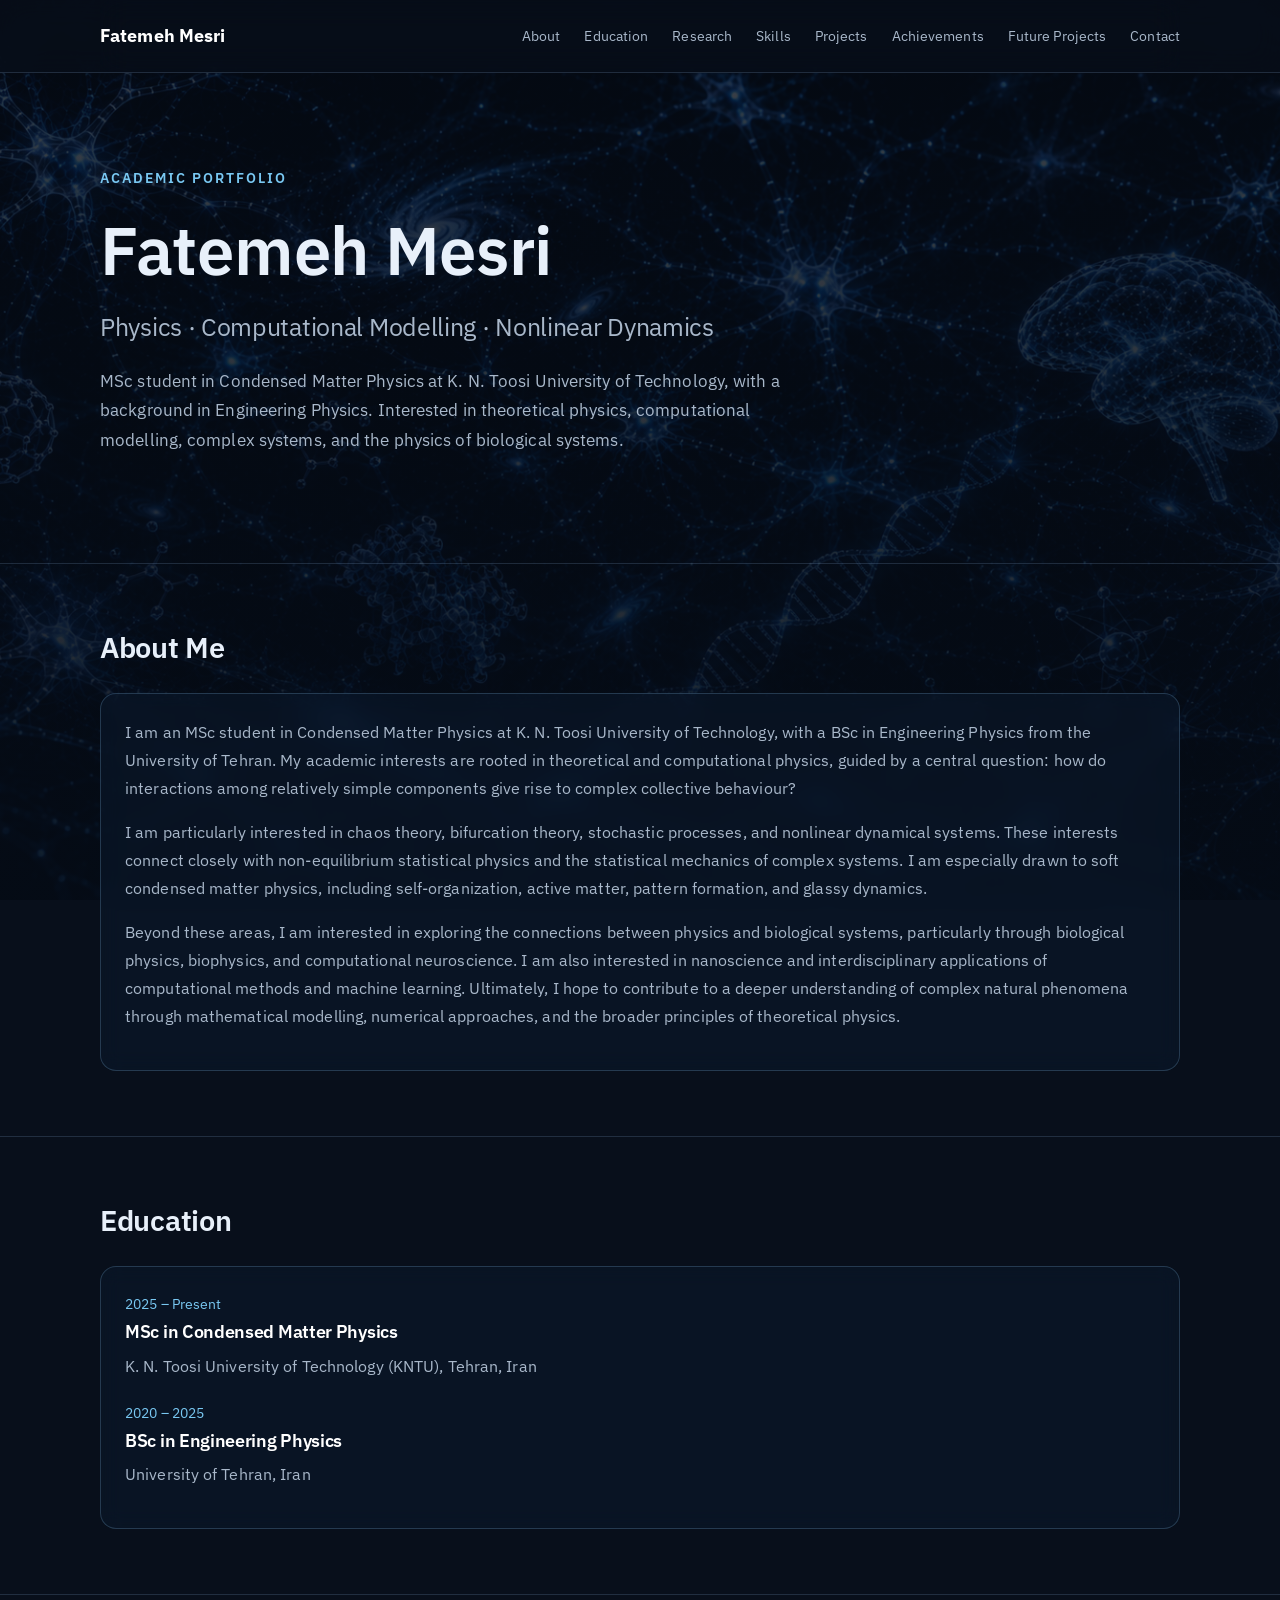
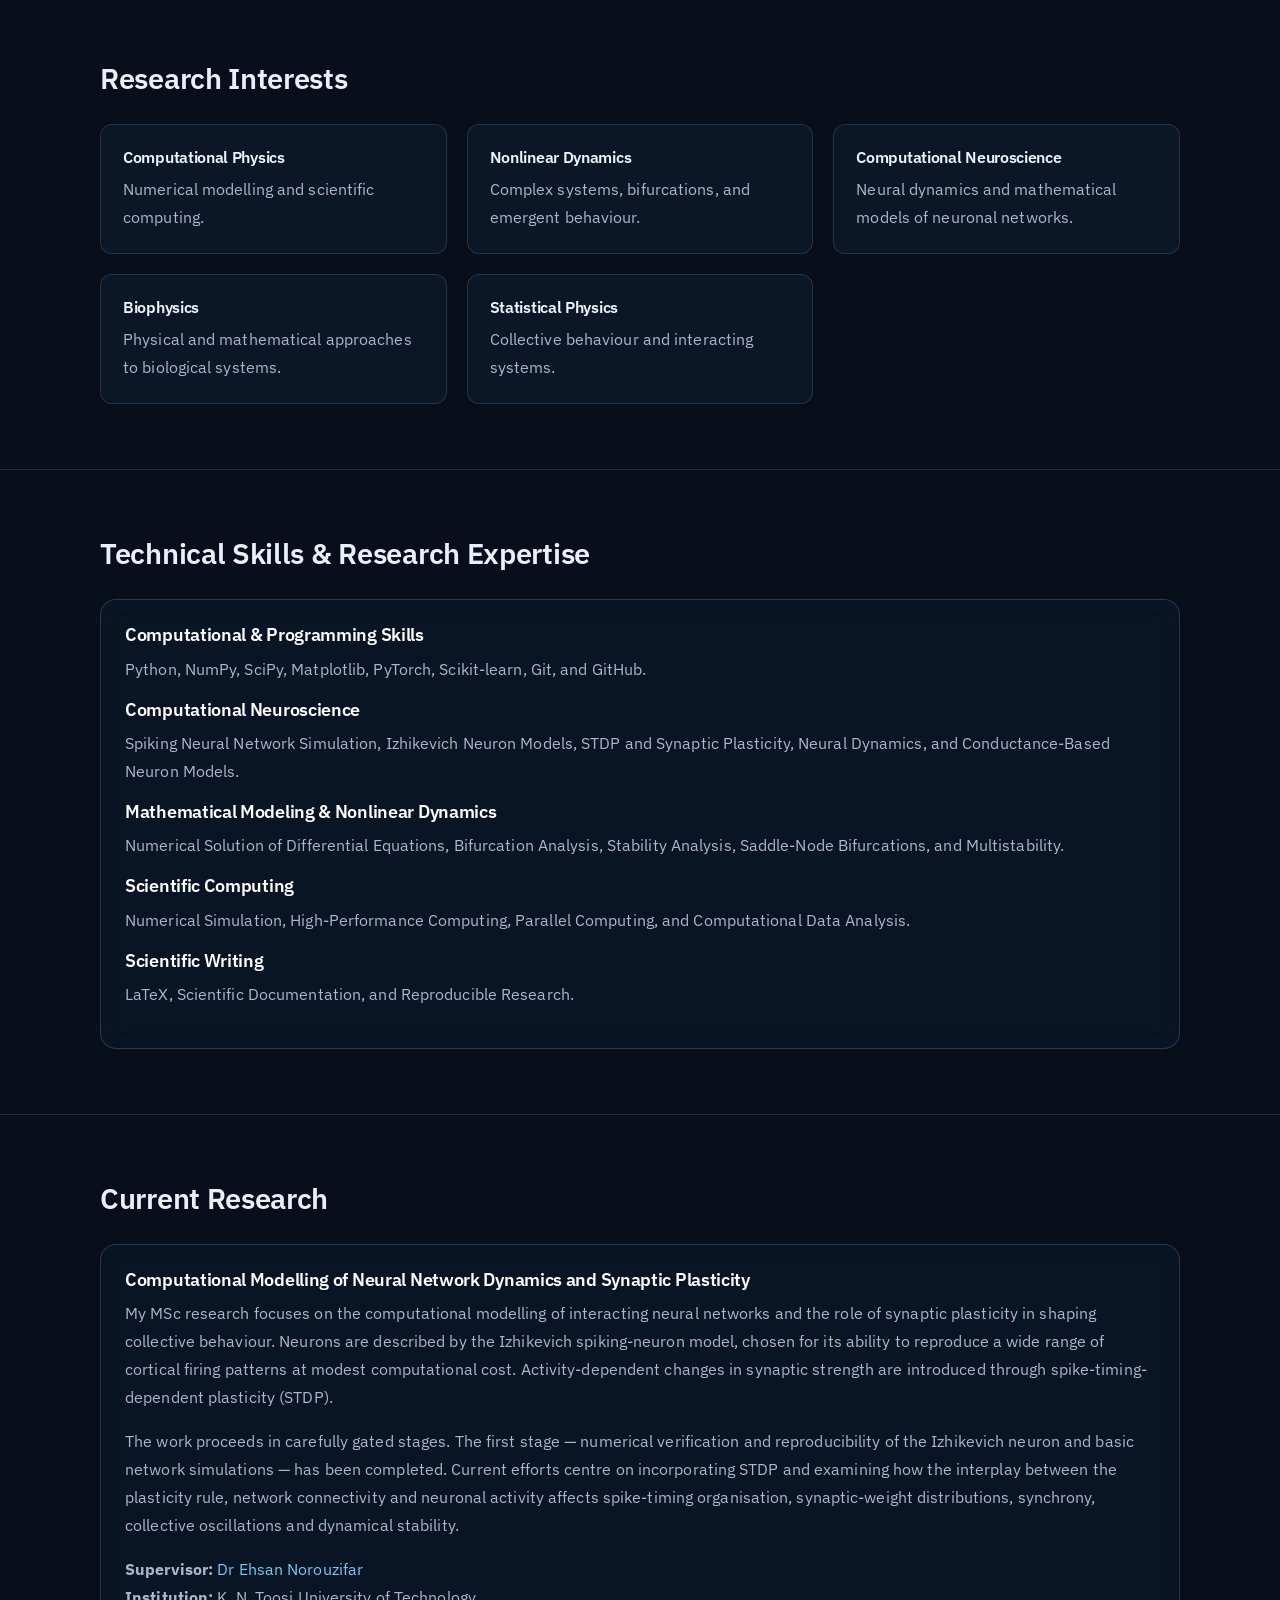
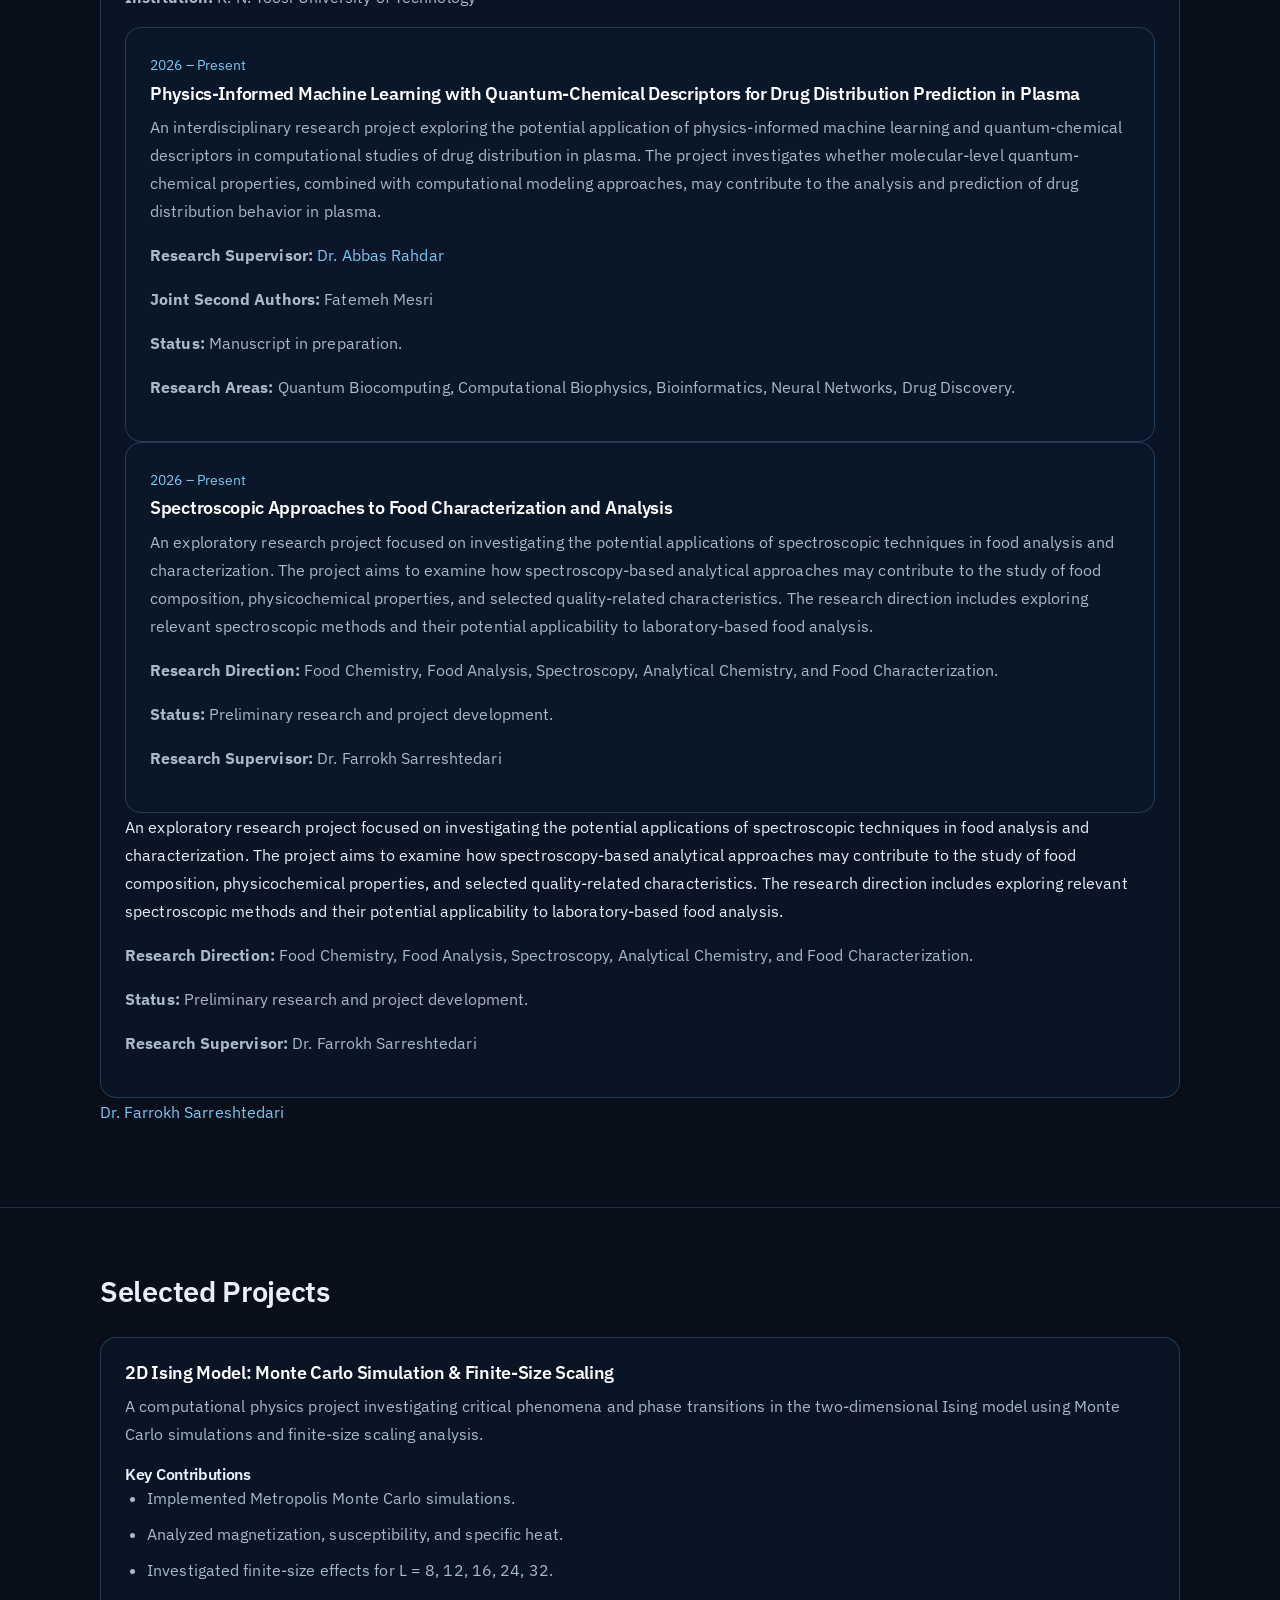
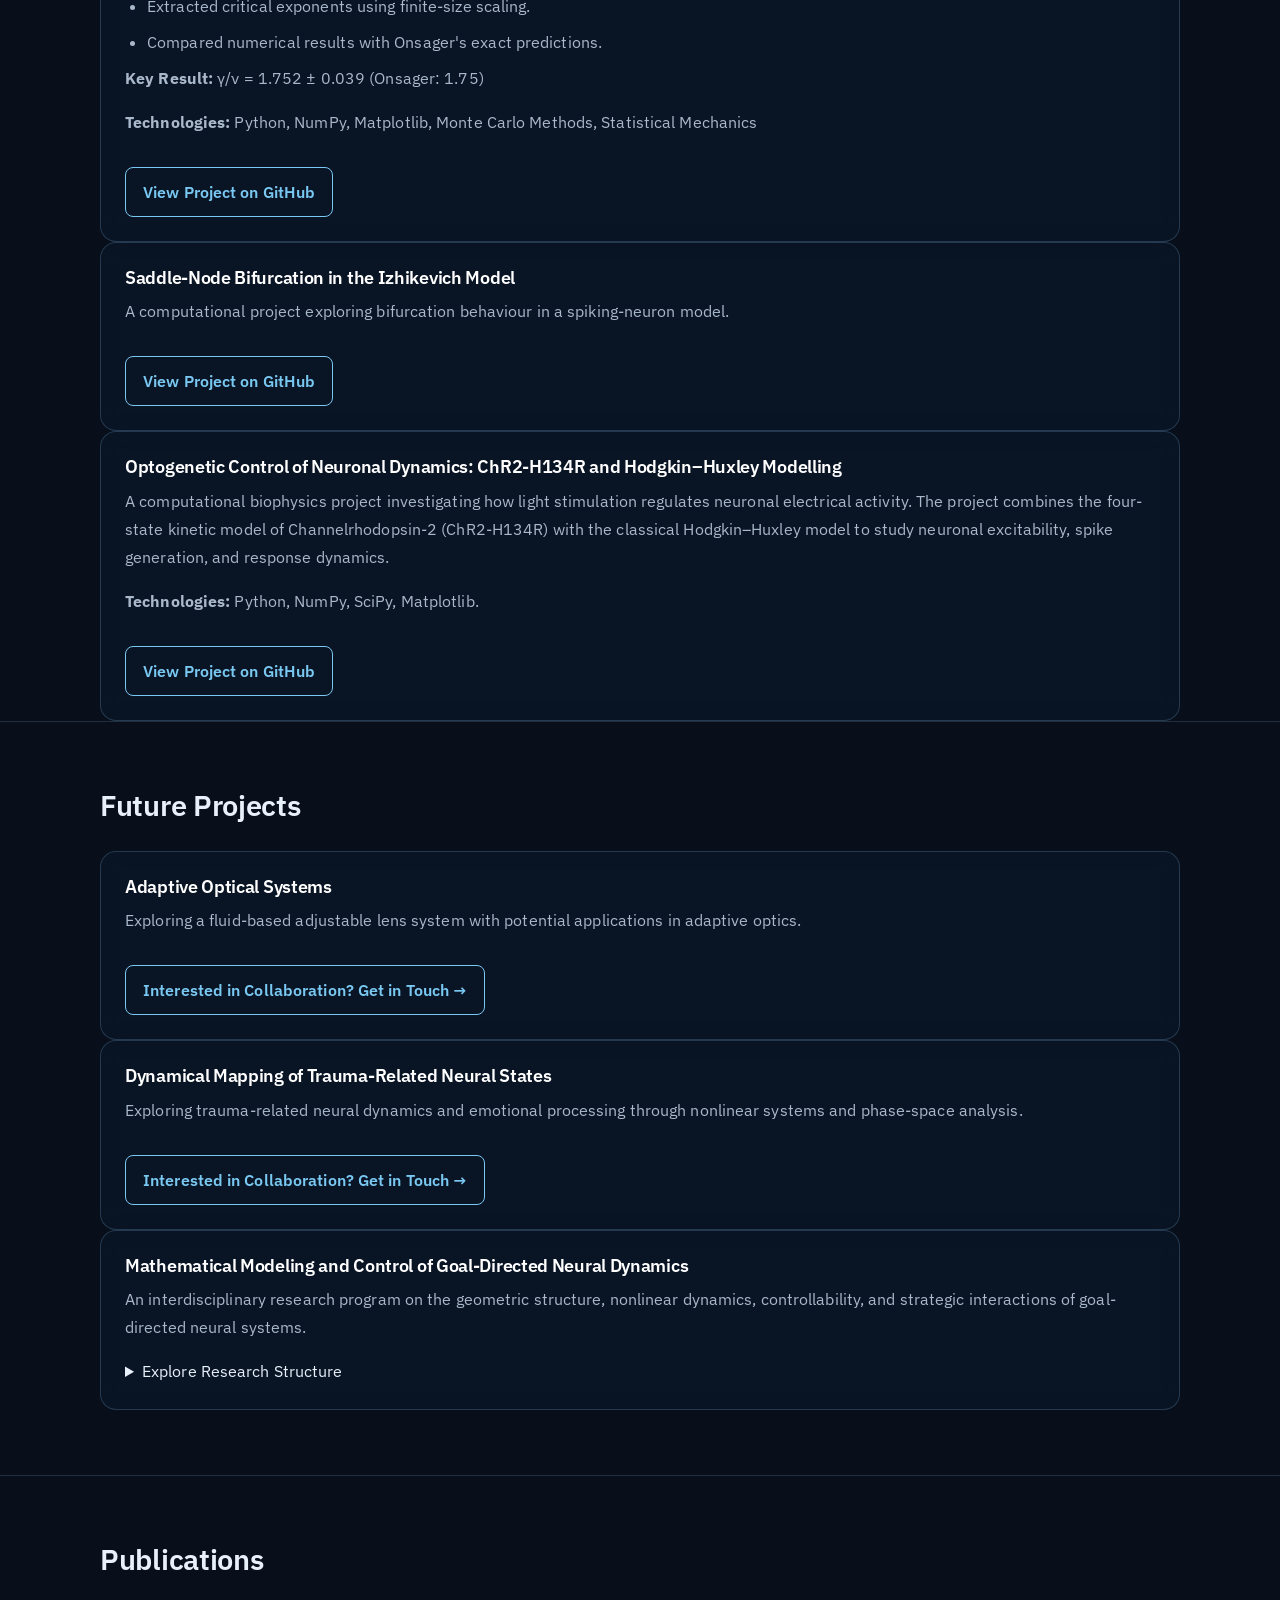
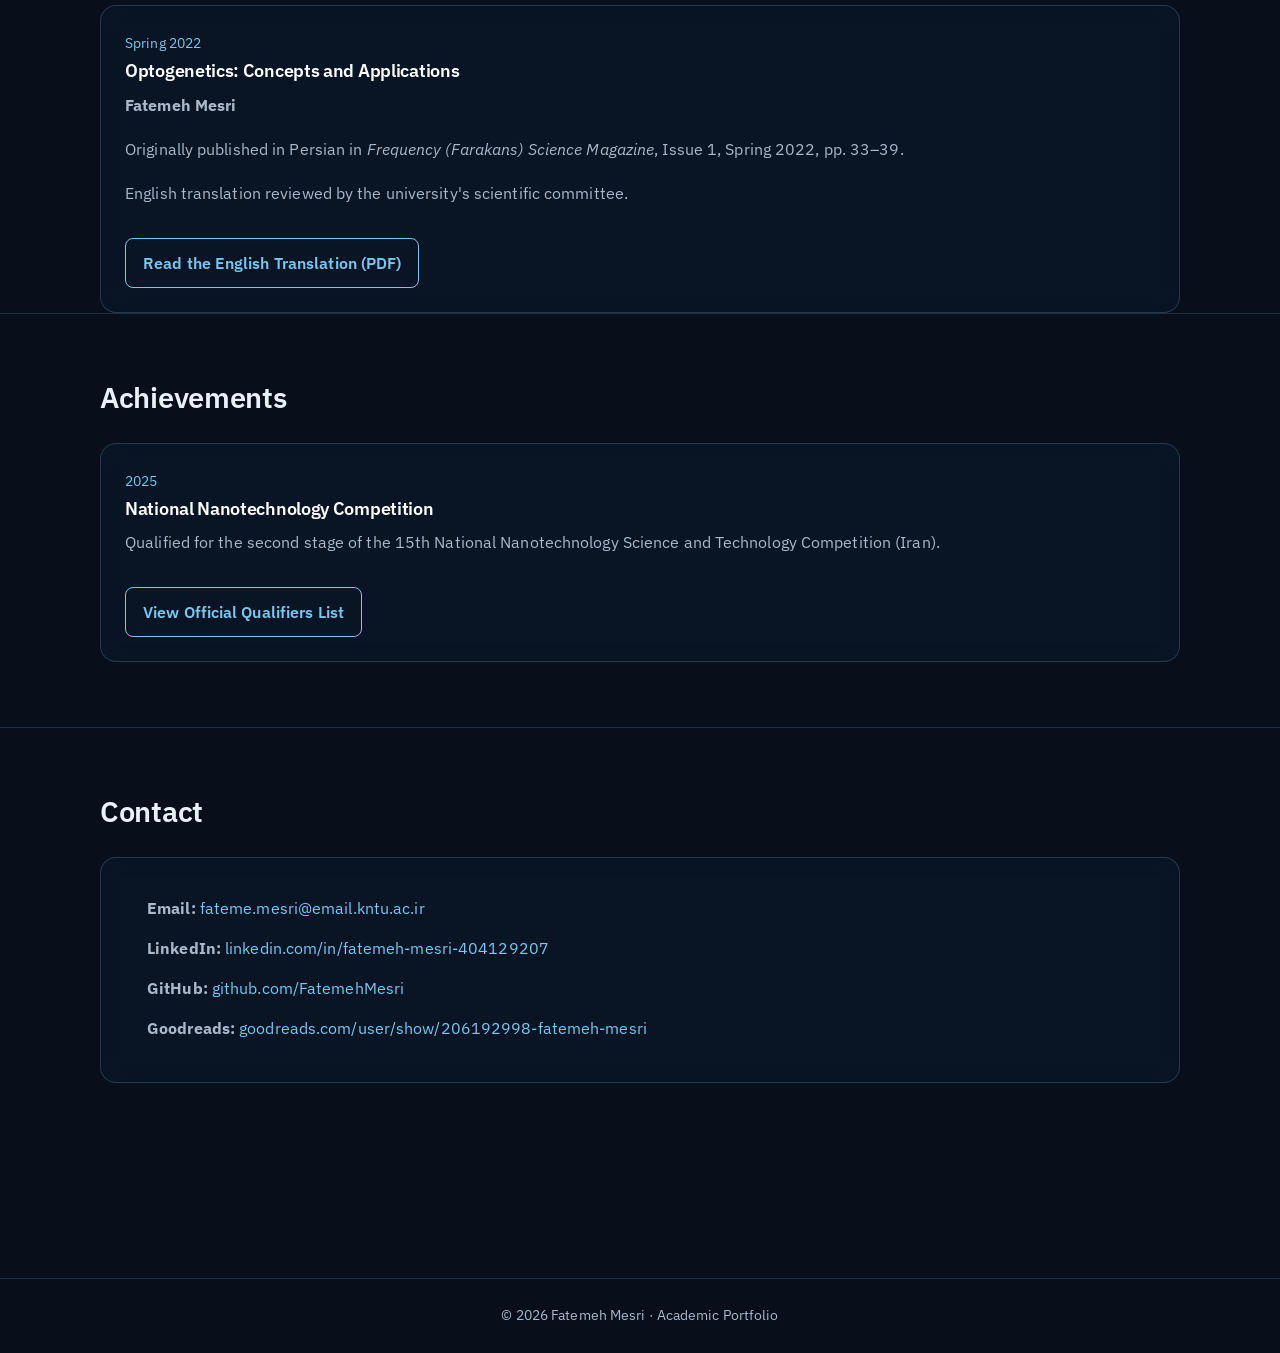
==== index.html @ ddb6047e "Update index.html" ====
<!DOCTYPE html>
<html lang="en">
<head>
  <meta charset="UTF-8">
  <meta name="viewport" content="width=device-width, initial-scale=1.0">

  <!-- SEO -->
  <meta name="description" content="Official academic website of Fatemeh Mesri, MSc student in Condensed Matter Physics at K. N. Toosi University of Technology. Research interests include computational neuroscience, computational physics, nonlinear dynamics and biophysics.">

  <meta name="author" content="Fatemeh Mesri">
  <meta name="robots" content="index, follow">

  <link rel="canonical" href="https://fatemehmesri.github.io/">

  <title>Fatemeh Mesri | Physics Researcher</title>

  <!-- Structured Data -->
  <script type="application/ld+json">
  {
    "@context": "https://schema.org",
    "@type": "WebSite",
    "name": "Fatemeh Mesri",
    "alternateName": "Fatemeh Mesri Academic Website",
    "url": "https://fatemehmesri.github.io/"
  }
  </script>

  <!-- Open Graph -->
  <meta property="og:site_name" content="Fatemeh Mesri">
  <meta property="og:title" content="Fatemeh Mesri | Physics Researcher">
  <meta property="og:description" content="Academic website of Fatemeh Mesri, MSc Physics student and computational research enthusiast.">
  <meta property="og:type" content="website">
  <meta property="og:url" content="https://fatemehmesri.github.io/">

  <!-- Fonts -->
  <link rel="preconnect" href="https://fonts.googleapis.com">
  <link rel="preconnect" href="https://fonts.gstatic.com" crossorigin>
  <link href="https://fonts.googleapis.com/css2?family=Inter:wght@400;500;600;700&display=swap" rel="stylesheet">

  <style>
    :root {
      --background: #080f1b;
      --surface: rgba(13, 25, 42, 0.82);
      --text: #edf3fb;
      --muted: #a9b8ca;
      --accent: #65b5ff;
      --border: rgba(150, 190, 230, 0.18);
    }

    * {
      margin: 0;
      padding: 0;
      box-sizing: border-box;
    }

    html {
      scroll-behavior: smooth;
    }

    body {
      font-family: 'Inter', sans-serif;
      background: var(--background);
      color: var(--text);
      line-height: 1.7;
    }

    body::before {
      content: "";
      position: fixed;
      inset: 0;
      z-index: -2;
      background:
        linear-gradient(rgba(5, 12, 23, 0.78), rgba(5, 12, 23, 0.91)),
        url("assets/images/background.png") center / cover no-repeat;
    }

    a {
      color: var(--accent);
      text-decoration: none;
    }

    a:hover {
      color: white;
    }

    .container {
      width: min(1080px, 90%);
      margin: auto;
    }

    header {
      position: sticky;
      top: 0;
      z-index: 10;
      background: rgba(7, 14, 25, 0.9);
      backdrop-filter: blur(14px);
      border-bottom: 1px solid var(--border);
    }

    nav {
      min-height: 72px;
      display: flex;
      justify-content: space-between;
      align-items: center;
      gap: 20px;
    }

    .logo {
      font-weight: 700;
      font-size: 1.1rem;
      color: white;
    }

    .nav-links {
      display: flex;
      flex-wrap: wrap;
      gap: 24px;
      font-size: 0.9rem;
    }

    .nav-links a {
      color: var(--muted);
    }

    .nav-links a:hover {
      color: var(--accent);
    }

    .hero {
      min-height: 490px;
      display: flex;
      flex-direction: column;
      justify-content: center;
      padding: 90px 0;
    }

    .eyebrow {
      color: var(--accent);
      font-size: 0.9rem;
      font-weight: 600;
      letter-spacing: 2px;
      text-transform: uppercase;
      margin-bottom: 18px;
    }

    h1 {
      font-size: clamp(2.7rem, 7vw, 5rem);
      line-height: 1.12;
      letter-spacing: -2px;
      margin-bottom: 20px;
    }

    .hero h2 {
      font-size: clamp(1.1rem, 3vw, 1.55rem);
      font-weight: 400;
      color: var(--muted);
      margin-bottom: 24px;
    }

    .hero p {
      max-width: 720px;
      color: var(--muted);
      font-size: 1.05rem;
    }

    .section {
      padding: 65px 0;
      border-top: 1px solid var(--border);
    }

    .section-title {
      font-size: 1.8rem;
      margin-bottom: 28px;
    }

    .card {
      background: var(--surface);
      border: 1px solid var(--border);
      border-radius: 14px;
      padding: 28px;
      backdrop-filter: blur(10px);
    }

    .card h3 {
      color: white;
      font-size: 1.12rem;
      margin-bottom: 8px;
    }

    .card p, .card li {
      color: var(--muted);
    }

    .education-item {
      margin-bottom: 20px;
    }

    .education-item:last-child {
      margin-bottom: 0;
    }

    .date {
      color: var(--accent);
      font-size: 0.9rem;
      margin-bottom: 5px;
    }

    .research-grid {
      display: grid;
      grid-template-columns: repeat(auto-fit, minmax(220px, 1fr));
      gap: 16px;
    }

    .research-card {
      background: var(--surface);
      border: 1px solid var(--border);
      border-radius: 12px;
      padding: 22px;
      color: var(--muted);
    }

    .research-card h3 {
      color: var(--text);
      font-size: 1rem;
      margin-bottom: 8px;
    }

    .project-link {
      display: inline-block;
      margin-top: 15px;
      padding: 10px 17px;
      border: 1px solid var(--accent);
      border-radius: 8px;
      font-weight: 600;
    }

    .contact-list {
      list-style: none;
    }

    .contact-list li {
      margin: 12px 0;
      color: var(--muted);
      overflow-wrap: anywhere;
    }

    footer {
      border-top: 1px solid var(--border);
      padding: 25px 0;
      text-align: center;
      color: var(--muted);
      font-size: 0.85rem;
    }

    @media (max-width: 650px) {
      nav {
        padding: 16px 0;
        align-items: flex-start;
        flex-direction: column;
      }

      .nav-links {
        gap: 14px;
      }

      .hero {
        min-height: 400px;
        padding: 65px 0;
      }

      .section {
        padding: 45px 0;
      }
    }
  </style>
  <link rel="stylesheet" href="assets/css/style.css">
</head>

<body>

  <header>
    <div class="container">
      <nav>
        <a class="logo" href="#home">Fatemeh Mesri</a>
        <div class="nav-links">
          <a href="#about">About</a>
          <a href="#education">Education</a>
          <a href="#research">Research</a>
          <a href="#skills">Skills</a>
          <a href="#projects">Projects</a>
          <a href="#achievements">Achievements</a>
          <a href="#future-projects">Future Projects</a>
          <a href="#contact">Contact</a>
        </div>
      </nav>
    </div>
  </header>

  <main>
    <section class="hero container" id="home">
      <div class="eyebrow">Academic Portfolio</div>
      <h1>Fatemeh Mesri</h1>
      <h2>Physics · Computational Modelling · Nonlinear Dynamics</h2>
      <p>
        MSc student in Condensed Matter Physics at K. N. Toosi University
        of Technology, with a background in Engineering Physics.
        Interested in theoretical physics, computational modelling,
        complex systems, and the physics of biological systems.
      </p>
    </section>

    <section class="section" id="about">
      <div class="container">
        <h2 class="section-title">About Me</h2>
        <div class="card">
       
<p>
    I am an MSc student in Condensed Matter Physics at
    K. N. Toosi University of Technology, with a BSc in
    Engineering Physics from the University of Tehran.
    My academic interests are rooted in theoretical and
    computational physics, guided by a central question:
    how do interactions among relatively simple components
    give rise to complex collective behaviour?
</p>

<p>
    I am particularly interested in chaos theory,
    bifurcation theory, stochastic processes, and nonlinear
    dynamical systems. These interests connect closely with
    non-equilibrium statistical physics and the statistical
    mechanics of complex systems. I am especially drawn to
    soft condensed matter physics, including self-organization,
    active matter, pattern formation, and glassy dynamics.
</p>

<p>
    Beyond these areas, I am interested in exploring the
    connections between physics and biological systems,
    particularly through biological physics, biophysics,
    and computational neuroscience. I am also interested
    in nanoscience and interdisciplinary applications of
    computational methods and machine learning. Ultimately,
    I hope to contribute to a deeper understanding of complex
    natural phenomena through mathematical modelling,
    numerical approaches, and the broader principles of
    theoretical physics.
</p>

        </div>
      </div>
    </section>

    <section class="section" id="education">
      <div class="container">
        <h2 class="section-title">Education</h2>
        <div class="card">
          <div class="education-item">
            <div class="date">2025 – Present</div>
            <h3>MSc in Condensed Matter Physics</h3>
            <p>K. N. Toosi University of Technology (KNTU), Tehran, Iran</p>
          </div>

          <div class="education-item">
            <div class="date">2020 – 2025</div>
            <h3>BSc in Engineering Physics</h3>
            <p>University of Tehran, Iran</p>
          </div>
        </div>
      </div>
    </section>

    <section class="section" id="research">
      <div class="container">
        <h2 class="section-title">Research Interests</h2>
        <div class="research-grid">
          <div class="research-card">
            <h3>Computational Physics</h3>
            Numerical modelling and scientific computing.
          </div>
          <div class="research-card">
            <h3>Nonlinear Dynamics</h3>
            Complex systems, bifurcations, and emergent behaviour.
          </div>
          <div class="research-card">
            <h3>Computational Neuroscience</h3>
            Neural dynamics and mathematical models of neuronal networks.
          </div>
          <div class="research-card">
            <h3>Biophysics</h3>
            Physical and mathematical approaches to biological systems.
          </div>
          <div class="research-card">
            <h3>Statistical Physics</h3>
            Collective behaviour and interacting systems.
          </div>
        </div>
      </div>
    </section>
<!-- Technical Skills Section -->

<section class="section" id="skills">

    <div class="container">

        <h2 class="section-title">
            Technical Skills & Research Expertise
        </h2>

        <div class="card">

            <h3>Computational & Programming Skills</h3>
            <p>
                Python, NumPy, SciPy, Matplotlib, PyTorch,
                Scikit-learn, Git, and GitHub.
            </p>

            <h3>Computational Neuroscience</h3>
            <p>
                Spiking Neural Network Simulation,
                Izhikevich Neuron Models, STDP and
                Synaptic Plasticity, Neural Dynamics,
                and Conductance-Based Neuron Models.
            </p>

            <h3>Mathematical Modeling & Nonlinear Dynamics</h3>
            <p>
                Numerical Solution of Differential Equations,
                Bifurcation Analysis, Stability Analysis,
                Saddle-Node Bifurcations, and Multistability.
            </p>

            <h3>Scientific Computing</h3>
            <p>
                Numerical Simulation, High-Performance Computing,
                Parallel Computing, and Computational Data Analysis.
            </p>

            <h3>Scientific Writing</h3>
            <p>
                LaTeX, Scientific Documentation,
                and Reproducible Research.
            </p>

        </div>

    </div>

</section>
   <section class="section" id="current-research">
  <div class="container">
    <h2 class="section-title">Current Research</h2>
    <div class="card">
      <h3>Computational Modelling of Neural Network Dynamics and Synaptic Plasticity</h3>
      
      <p>
        My MSc research focuses on the computational modelling of interacting neural networks 
        and the role of synaptic plasticity in shaping collective behaviour. Neurons are described 
        by the Izhikevich spiking-neuron model, chosen for its ability to reproduce a wide range 
        of cortical firing patterns at modest computational cost. Activity-dependent changes in 
        synaptic strength are introduced through spike-timing-dependent plasticity (STDP).
      </p>

      <p style="margin-top: 14px;">
        The work proceeds in carefully gated stages. The first stage — numerical verification and 
        reproducibility of the Izhikevich neuron and basic network simulations — has been completed. 
        Current efforts centre on incorporating STDP and examining how the interplay between the 
        plasticity rule, network connectivity and neuronal activity affects spike-timing organisation, 
        synaptic-weight distributions, synchrony, collective oscillations and dynamical stability.
      </p>

   </p>

</p>

<p style="margin-top: 14px;">
  <strong>Supervisor:</strong>
  <a href="https://scholar.google.com/citations?user=6tNABDgAAAAJ&hl=en"
     target="_blank"
     rel="noopener noreferrer">
    Dr Ehsan Norouzifar
  </a>
  <br>
  <strong>Institution:</strong> K. N. Toosi University of Technology
</p>
      
<!-- Research Project 1 -->
<div class="card">
  <div class="date">2026 – Present</div>

<h3>
    Physics-Informed Machine Learning with
    Quantum-Chemical Descriptors for Drug
    Distribution Prediction in Plasma
</h3>

<p>
  An interdisciplinary research project exploring the potential
  application of physics-informed machine learning and
  quantum-chemical descriptors in computational studies
  of drug distribution in plasma.
  The project investigates whether molecular-level
  quantum-chemical properties, combined with computational
  modeling approaches, may contribute to the analysis and
  prediction of drug distribution behavior in plasma.
</p>

  <p>
    <strong>Research Supervisor:</strong>
   <a href="https://scholar.google.com/citations?user=soFjq1oAAAAJ&hl=en"
   target="_blank"
   rel="noopener noreferrer">
    Dr. Abbas Rahdar
</a>
  </p>

  <p>
    <strong>Joint Second Authors:</strong>
    Fatemeh Mesri 
  </p>

  <p>
    <strong>Status:</strong> Manuscript in preparation.
  </p>

  <p>
    <strong>Research Areas:</strong>
    Quantum Biocomputing, Computational Biophysics,
    Bioinformatics, Neural Networks, Drug Discovery.
  </p>
</div>


<!-- Research Project 2 -->
<div class="card">
  <div class="date">2026 – Present</div>
  
  <h3>Spectroscopic Approaches to Food Characterization and Analysis</h3>
  
  <div class="project-item">
    <p>
      An exploratory research project focused on investigating the potential applications of spectroscopic techniques in food analysis and characterization.
      The project aims to examine how spectroscopy-based analytical approaches may contribute to the study of food composition, physicochemical properties, and selected quality-related characteristics.
      The research direction includes exploring relevant spectroscopic methods and their potential applicability to laboratory-based food analysis.
    </p>

    <p>
      <strong>Research Direction:</strong> Food Chemistry, Food Analysis, Spectroscopy, Analytical Chemistry, and Food Characterization.
    </p>

    <p>
      <strong>Status:</strong> Preliminary research and project development.
    </p>

    <p>
      <strong>Research Supervisor:</strong> Dr. Farrokh Sarreshtedari
    </p>
  </div>
</div>

    An exploratory research project focused on investigating the potential applications of spectroscopic techniques in food analysis and characterization. 
    The project aims to examine how spectroscopy-based analytical approaches may contribute to the study of food composition, physicochemical properties, and selected quality-related characteristics. 
    The research direction includes exploring relevant spectroscopic methods and their potential applicability to laboratory-based food analysis.
  </p>

  <p>
    <strong>Research Direction:</strong> Food Chemistry, Food Analysis, Spectroscopy, Analytical Chemistry, and Food Characterization.
  </p>

  <p>
    <strong>Status:</strong> Preliminary research and project development.
  </p>

  <p>
    <strong>Research Supervisor:</strong> Dr. Farrokh Sarreshtedari
  </p>
</div>

  <p>
<a href="https://scholar.google.com/citations?user=Fk32tmQAAAAJ&hl=en"
   target="_blank"
   rel="noopener noreferrer">
    Dr. Farrokh Sarreshtedari
</a>
  </p>
</div>

    </div>
  </div>
</section>

   
<section class="section" id="projects">
  <div class="container">

    <h2 class="section-title">Selected Projects</h2>

    <!-- Project 1 -->
    <div class="card">

      <h3>2D Ising Model: Monte Carlo Simulation & Finite-Size Scaling</h3>

      <p>
        A computational physics project investigating critical phenomena
        and phase transitions in the two-dimensional Ising model using
        Monte Carlo simulations and finite-size scaling analysis.
      </p>

      <h4>Key Contributions</h4>

      <ul>
        <li>Implemented Metropolis Monte Carlo simulations.</li>
        <li>Analyzed magnetization, susceptibility, and specific heat.</li>
        <li>Investigated finite-size effects for L = 8, 12, 16, 24, 32.</li>
        <li>Extracted critical exponents using finite-size scaling.</li>
        <li>Compared numerical results with Onsager's exact predictions.</li>
      </ul>

      <p>
        <strong>Key Result:</strong>
        γ/ν = 1.752 ± 0.039 (Onsager: 1.75)
      </p>

      <p>
        <strong>Technologies:</strong>
        Python, NumPy, Matplotlib, Monte Carlo Methods,
        Statistical Mechanics
      </p>

      <a class="project-link"
       href="https://github.com/FatemehMesri/ising-2d-monte-carlo-simulation"
         target="_blank" rel="noopener noreferrer">
        View Project on GitHub
      </a>

    </div>

    <!-- Project 2 -->
    <div class="card">

      <h3>Saddle-Node Bifurcation in the Izhikevich Model</h3>

      <p>
        A computational project exploring bifurcation behaviour
        in a spiking-neuron model.
      </p>

      <a class="project-link"
         href="https://github.com/FatemehMesri/izhikevich-saddle-node-bifurcation"
         target="_blank" rel="noopener noreferrer">
        View Project on GitHub
      </a>

    </div>
    <div class="card">

      <h3>Optogenetic Control of Neuronal Dynamics: ChR2-H134R and Hodgkin–Huxley Modelling</h3>

      <p>
        A computational biophysics project investigating how
        light stimulation regulates neuronal electrical activity.
        The project combines the four-state kinetic model of
        Channelrhodopsin-2 (ChR2-H134R) with the classical
        Hodgkin–Huxley model to study neuronal excitability,
        spike generation, and response dynamics.
      </p>

      <p>
        <strong>Technologies:</strong>
        Python, NumPy, SciPy, Matplotlib.
      </p>
<a class="project-link"
   href="https://github.com/FatemehMesri/chr2-h134r-hodgkin-huxley-model"
   target="_blank" rel="noopener noreferrer">
  View Project on GitHub
</a>
    </div>
  </div>
<section class="section" id="future-projects">
    <div class="container">
        <h2 class="section-title">Future Projects</h2>

        <!-- Project 1 -->
        <div class="card">
            <h3>Adaptive Optical Systems</h3>

            <p>
                Exploring a fluid-based adjustable lens system
                with potential applications in adaptive optics.
            </p>

            <a
                class="project-link"
                href="mailto:fateme.mesri@email.kntu.ac.ir?subject=Research%20Collaboration"
            >
                Interested in Collaboration? Get in Touch →
            </a>
        </div>

        <!-- Project 2 -->
        <div class="card">
            <h3>Dynamical Mapping of Trauma-Related Neural States</h3>

            <p>
                Exploring trauma-related neural dynamics and emotional
                processing through nonlinear systems and phase-space analysis.
            </p>

            <a
                class="project-link"
                href="mailto:fateme.mesri@email.kntu.ac.ir?subject=Neural%20Dynamics%20Research"
            >
                Interested in Collaboration? Get in Touch →
            </a>
        </div>
<!-- Umbrella Research Program -->
<div class="card">

    <h3>
        Mathematical Modeling and Control of Goal-Directed Neural Dynamics
    </h3>

    <p>
        An interdisciplinary research program on the geometric
        structure, nonlinear dynamics, controllability, and
        strategic interactions of goal-directed neural systems.
    </p>

    <details>
        <summary>
            Explore Research Structure
        </summary>

        <div>

            <h4>Research Overview</h4>

            <p>
                This research program investigates goal-directed
                neural systems through the mathematical frameworks
                of dynamical systems, differential geometry,
                and control theory.
            </p>

            <p>
                The central objective is to develop a unified
                mathematical description of neural state-space
                structure and its temporal evolution, and to
                determine the conditions under which neural
                trajectories can be characterized, influenced,
                and controlled.
            </p>

            <p>
                Rather than imposing specific dynamical assumptions
                in advance, the program examines the underlying
                geometry and dynamics of neural systems, allowing
                properties such as attractor structures, nonlinear
                transitions, chaotic regimes, and controllability
                to emerge from mathematical analysis.
            </p>

            <h4>Research Structure</h4>

            <h4>01. Neural State-Space Geometry</h4>
            <p>
                <strong>
                    Geometric Reconstruction and Analysis of Neural State Spaces
                </strong>
            </p>
            <p>
                Investigating the geometric organization of neural
                population activity, with an emphasis on
                low-dimensional representations, effective
                manifolds, and the latent structure of neural dynamics.
            </p>

            <h4>02. Nonlinear Dynamics of Neural State Space</h4>
            <p>
                <strong>
                    Stability, Attractors, and Dynamical Regimes
                </strong>
            </p>
            <p>
                Analyzing the nonlinear evolution of neural states
                through equilibrium analysis, attractor structures,
                local and global stability, bifurcations, and the
                possible emergence of complex or chaotic dynamics.
            </p>

            <h4>03. Controllability of Neural Trajectories</h4>
            <p>
                <strong>
                    Reachability and State-Space Control
                </strong>
            </p>
            <p>
                Establishing the mathematical conditions under which
                neural trajectories can be influenced or steered
                toward specified target regions, subject to
                structural and dynamical constraints.
            </p>

            <h4>04. Strategic Multi-Agent Control of Neural Dynamics</h4>
            <p>
                <strong>
                    Game-Theoretic Interactions and Coordinated Control
                </strong>
            </p>
            <p>
                Investigating how strategic interactions among
                multiple decision-making agents or controllers
                influence system trajectories, coordination,
                equilibrium structures, and controllability.
            </p>

            <h4>05. Robust Control under Uncertainty</h4>
            <p>
                <strong>
                    Stability and Control in Perturbed Dynamical Environments
                </strong>
            </p>
            <p>
                Examining the robustness of neural dynamical models
                under stochastic noise, parametric uncertainty,
                structural perturbations, and changing environmental
                conditions.
            </p>

            <h4>Research Progression</h4>

            <ol>
                <li>
                    Geometric characterization of neural state spaces.
                </li>
                <li>
                    Identification and analysis of their underlying
                    dynamical regimes.
                </li>
                <li>
                    Mathematical investigation of trajectory
                    reachability and controllability.
                </li>
                <li>
                    Extension to strategic and multi-agent interactions.
                </li>
                <li>
                    Evaluation of robustness under uncertainty
                    and perturbation.
                </li>
            </ol>

            <p>
                This progression represents a conceptual research
                structure rather than a rigid sequence of prerequisites.
                Individual directions may develop in parallel where
                the mathematical formulation permits.
            </p>

            <h4>Guiding Principles</h4>

            <ul>
                <li>
                    No specific assumption of chaos, attractor
                    topology, or controllability is imposed a priori.
                </li>
                <li>
                    Mathematical properties are to be established
                    through explicit definitions, analytical results,
                    and computational investigation.
                </li>
                <li>
                    Dynamical models must remain consistent with the
                    biological interpretation of the neural systems
                    under study.
                </li>
                <li>
                    Each research direction is formulated around an
                    independently investigable mathematical problem.
                </li>
                <li>
                    The integration of the individual studies should
                    contribute to a coherent framework for understanding
                    and controlling goal-directed neural dynamics.
                </li>
            </ul>

            <h4>Long-Term Objective</h4>

            <p>
                To establish a mathematically rigorous and
                biologically interpretable framework connecting
                the geometry, nonlinear evolution, and controllability
                of neural systems, while accounting for strategic
                interactions and environmental uncertainty.
            </p>
<a
    class="project-link"
    href="mailto:fateme.mesri@email.kntu.ac.ir?subject=Research%20Collaboration%20-%20Neural%20Dynamics"
>
    Interested in Collaboration? Get in Touch →
</a>
        </div>
    </details>

</div>
<!-- End of Umbrella Research Program -->
    </div>
</section>

    <section class="section" id="publications">
      <div class="container">
        <h2 class="section-title">Publications</h2>

        <div class="card">
          <div class="date">Spring 2022</div>

          <h3>Optogenetics: Concepts and Applications</h3>

          <p>
            <strong>Fatemeh Mesri</strong>
          </p>

          <p>
            Originally published in Persian in
            <em>Frequency (Farakans) Science Magazine</em>,
            Issue 1, Spring 2022, pp. 33–39.
          </p>

          <p>
            English translation reviewed by the university's
            scientific committee.
          </p>

          <a class="project-link"
             href="assets/papers/optogenetics-english.pdf"
             target="_blank"
             rel="noopener noreferrer">
            Read the English Translation (PDF)
          </a>
        </div>

      </div>
      
<section class="section" id="achievements">
  <div class="container">
    <h2 class="section-title">Achievements</h2>

    <div class="card">
      <div class="date">2025</div>
      <h3>National Nanotechnology Competition</h3>
      <p>
        Qualified for the second stage of the
        15th National Nanotechnology Science and
        Technology Competition (Iran).
      </p>
      <a class="project-link"
         href="https://nanoeducation.ir/sys-admin/nano/upload/fileFolder/20260915_172543_0.pdf"
         target="_blank"
         rel="noopener noreferrer">
        View Official Qualifiers List
      </a>
    </div>
  </div>
</section>

<section class="section" id="contact">
  <div class="container">
    <h2 class="section-title">Contact</h2>
    <div class="card">
      <ul class="contact-list">
        <li>
          <strong>Email:</strong> 
          <a href="mailto:fateme.mesri@email.kntu.ac.ir">fateme.mesri@email.kntu.ac.ir</a>
        </li>
        <li>
          <strong>LinkedIn:</strong> 
          <a href="https://www.linkedin.com/in/fatemeh-mesri-404129207" 
             target="_blank" rel="noopener noreferrer">
            linkedin.com/in/fatemeh-mesri-404129207
          </a>
        </li>
        <li>
          <strong>GitHub:</strong> 
          <a href="https://github.com/FatemehMesri" 
             target="_blank" rel="noopener noreferrer">
            github.com/FatemehMesri
          </a>
        </li>
        <p>
  <strong>Goodreads:</strong>
  <a href="https://www.goodreads.com/user/show/206192998-fatemeh-mesri" target="_blank">
    goodreads.com/user/show/206192998-fatemeh-mesri
  </a>
</p>
      </ul>
    </div>
  </div>
</section>
  </main>

  <footer>
    <div class="container">
      © 2026 Fatemeh Mesri · Academic Portfolio
    </div>
  </footer>

</body>
</html>
---- assets/css/style.css ----
@import url('https://fonts.googleapis.com/css2?family=IBM+Plex+Sans:wght@400;500;600;700&display=swap');

/* ==============================
   Global typography and layout
================================ */

:root {
  --text-main: #e8f0fa;
  --text-muted: #a9bbcf;
  --accent: #79c8f2;
  --accent-soft: rgba(121, 200, 242, 0.18);
  --card-bg: rgba(12, 25, 43, 0.58);
  --card-border: rgba(125, 180, 220, 0.24);
}

html {
  scroll-behavior: smooth;
  scroll-padding-top: 90px;
}

body {
  font-family: 'IBM Plex Sans', sans-serif;
  color: var(--text-main);
  line-height: 1.75;
  letter-spacing: 0.1px;
  -webkit-font-smoothing: antialiased;
}

/* Keep the existing background image and intensity unchanged */

/* ==============================
   Headings and text
================================ */

h1, h2, h3, h4 {
  line-height: 1.25;
  font-weight: 600;
  letter-spacing: -0.3px;
}

h1 {
  font-size: clamp(2.4rem, 6vw, 4.2rem);
}

h2 {
  font-size: clamp(1.7rem, 3vw, 2.3rem);
  margin-bottom: 24px;
}

h3 {
  font-size: 1.2rem;
}

p {
  color: var(--text-muted);
  margin-bottom: 16px;
}

/* ==============================
   Navigation
================================ */

nav {
  position: sticky;
  top: 0;
  z-index: 100;
  backdrop-filter: blur(14px);
  -webkit-backdrop-filter: blur(14px);
}

nav a {
  color: var(--text-main);
  text-decoration: none;
  transition: color 0.25s ease;
}

nav a:hover {
  color: var(--accent);
}

/* ==============================
   Sections and spacing
================================ */

section {
  padding-top: 52px;
  padding-bottom: 52px;
  scroll-margin-top: 85px;
}

/* ==============================
   Cards
================================ */

.card,
.interest-card,
.project-card,
.education-card {
  background: var(--card-bg);
  border: 1px solid var(--card-border);
  border-radius: 16px;
  padding: 24px;
  backdrop-filter: blur(10px);
  -webkit-backdrop-filter: blur(10px);
  transition:
    border-color 0.25s ease,
    transform 0.25s ease,
    background 0.25s ease;
}

.card:hover,
.interest-card:hover,
.project-card:hover,
.education-card:hover {
  border-color: rgba(121, 200, 242, 0.5);
  background: rgba(15, 32, 53, 0.68);
  transform: translateY(-3px);
}

/* ==============================
   Grid layouts
================================ */

.interests-grid,
.research-grid,
.projects-grid,
.education-grid {
  display: grid;
  grid-template-columns: repeat(3, minmax(0, 1fr));
  gap: 20px;
  align-items: stretch;
}

.interests-grid > *,
.research-grid > *,
.projects-grid > *,
.education-grid > * {
  min-width: 0;
}

/* ==============================
   Links and buttons
================================ */

a {
  transition: color 0.2s ease, opacity 0.2s ease;
}

a:hover {
  color: var(--accent);
}

button {
  font-family: inherit;
}

/* ==============================
   Lists
================================ */

ul, ol {
  padding-left: 22px;
}

li {
  margin-bottom: 8px;
  color: var(--text-muted);
}

/* ==============================
   Tablet layout
================================ */

@media (max-width: 900px) {
  .interests-grid,
  .research-grid,
  .projects-grid,
  .education-grid {
    grid-template-columns: repeat(2, minmax(0, 1fr));
  }

  section {
    padding-top: 40px;
    padding-bottom: 40px;
  }
}

/* ==============================
   Mobile layout
================================ */

@media (max-width: 600px) {
  .interests-grid,
  .research-grid,
  .projects-grid,
  .education-grid {
    grid-template-columns: 1fr;
  }

  section {
    padding-top: 32px;
    padding-bottom: 32px;
  }

  .card,
  .interest-card,
  .project-card,
  .education-card {
    padding: 19px;
    border-radius: 14px;
  }

  h1 {
    font-size: 2.35rem;
  }

  h2 {
    font-size: 1.7rem;
  }

  p {
    font-size: 0.96rem;
  }

  nav {
    padding-left: 12px;
    padding-right: 12px;
  }
}

/* ==============================
   Small screens
================================ */

@media (max-width: 380px) {
  h1 {
    font-size: 2rem;
  }

  .card,
  .interest-card,
  .project-card,
  .education-card {
    padding: 16px;
  }
}
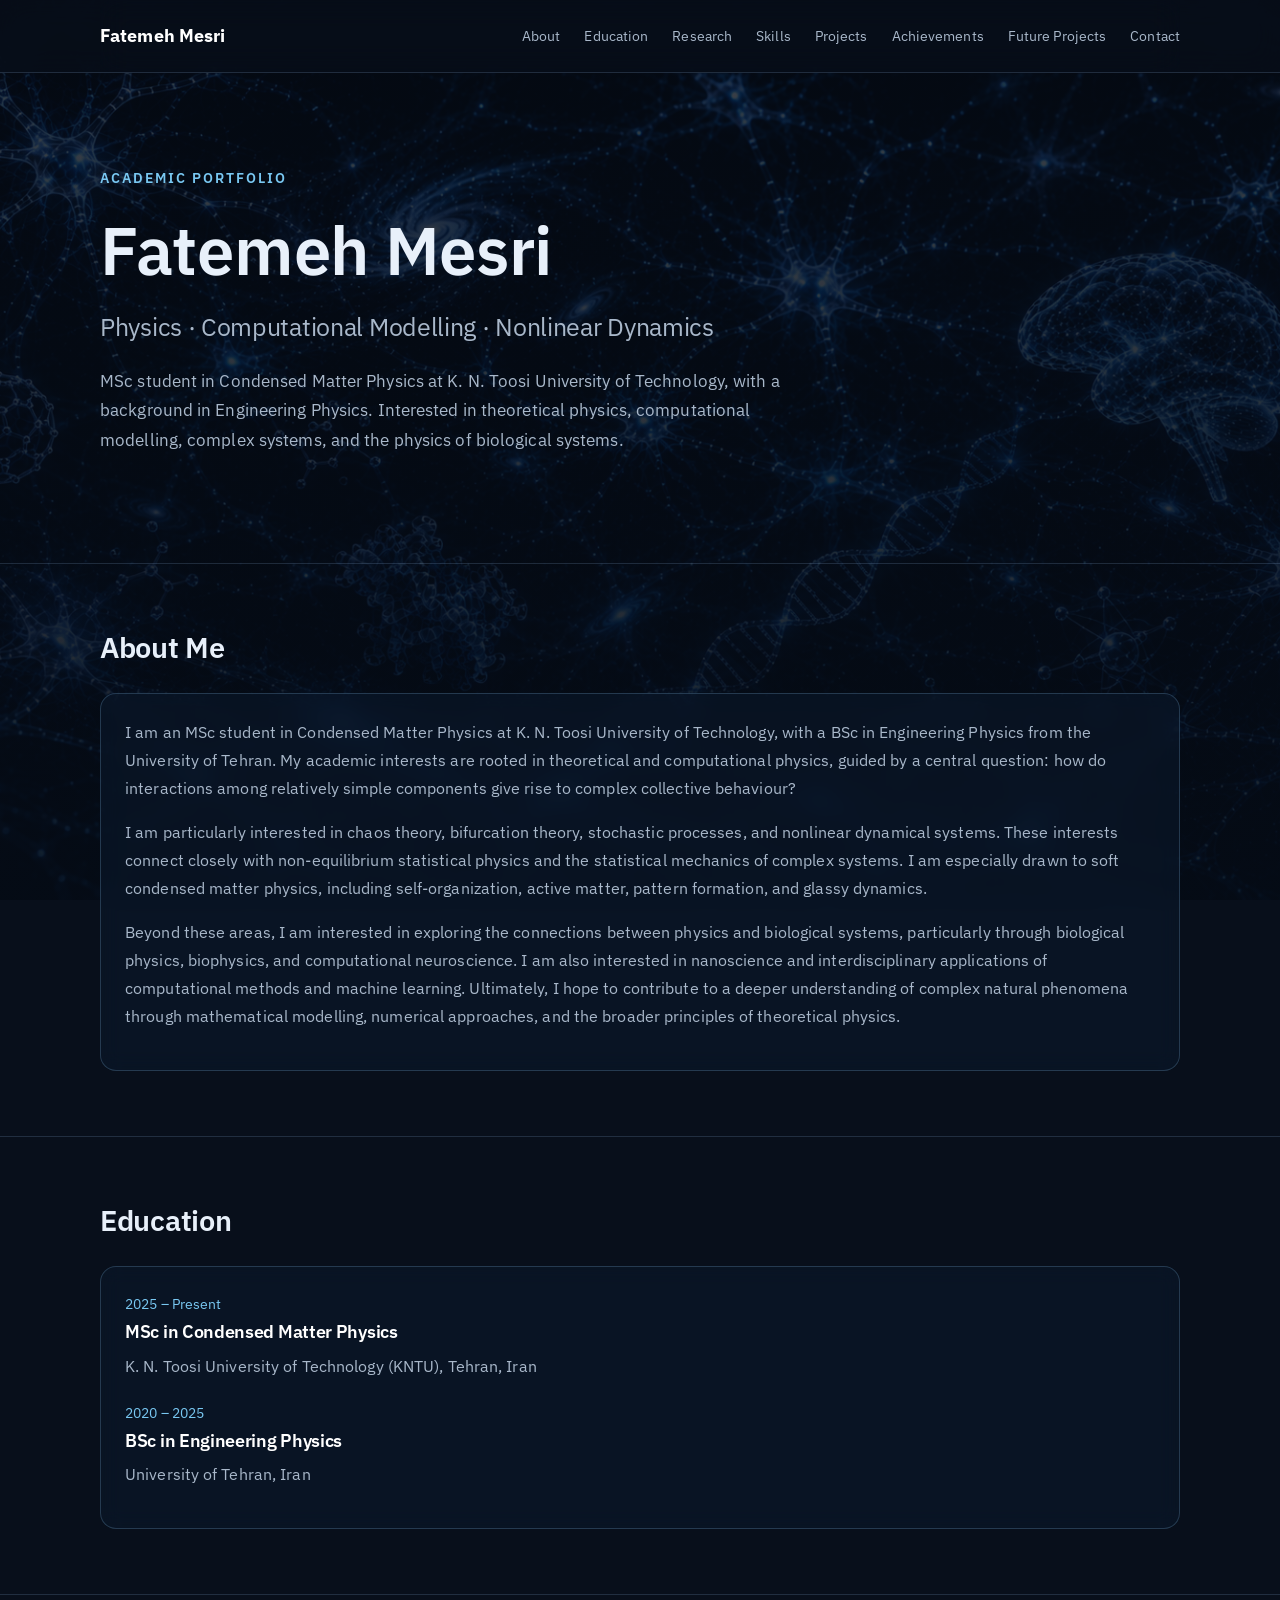
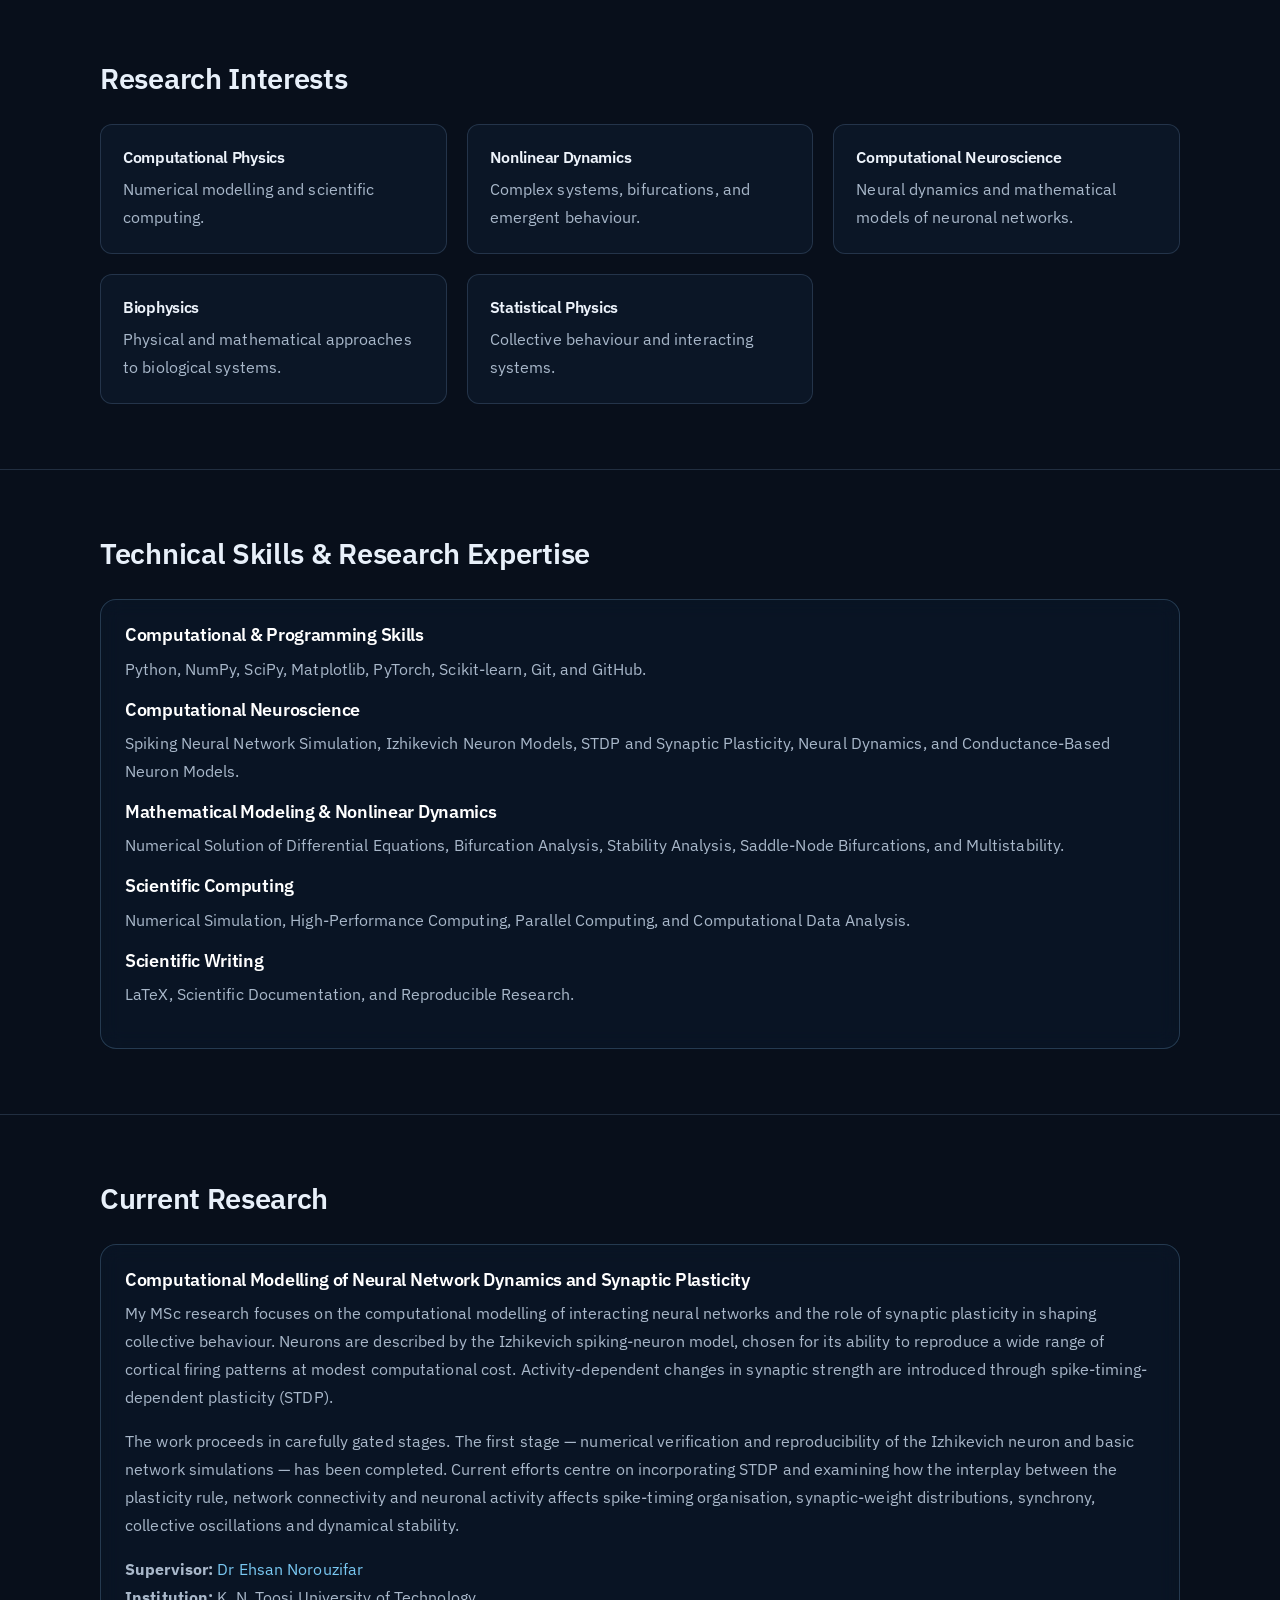
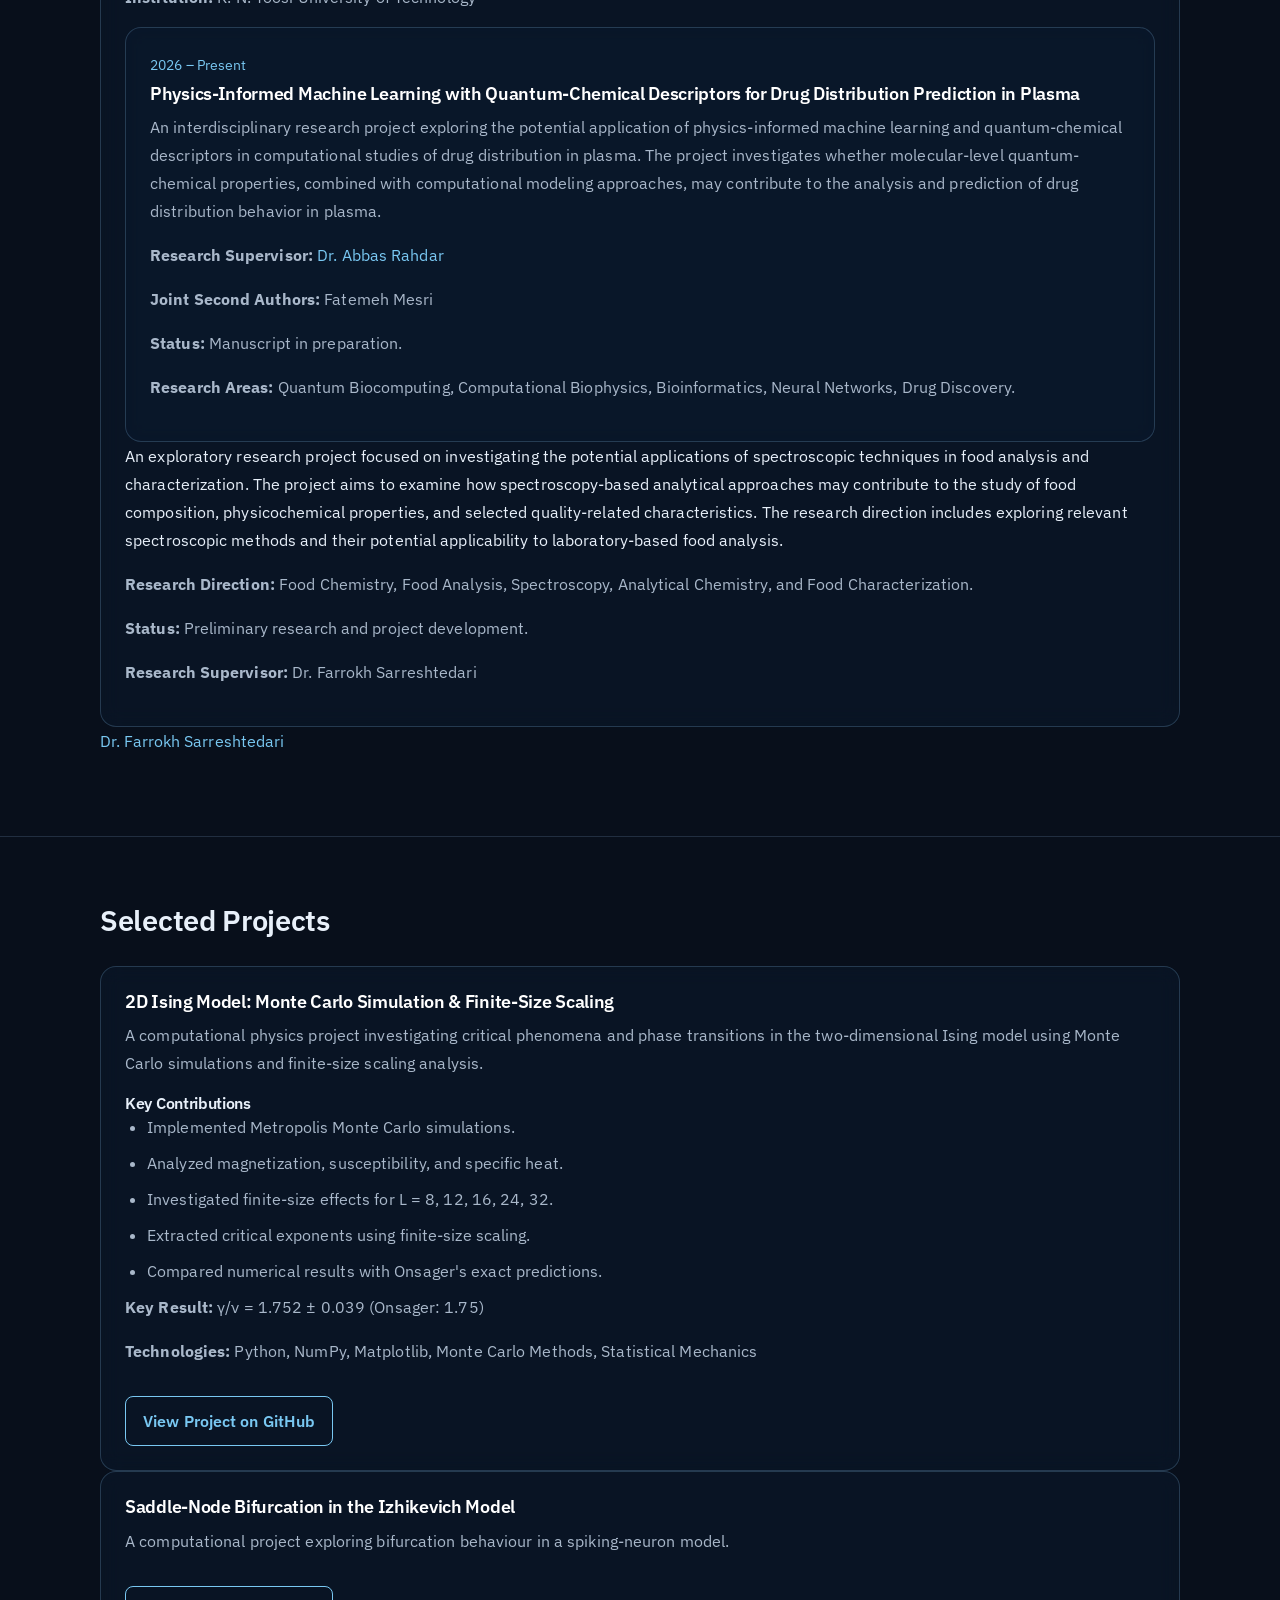
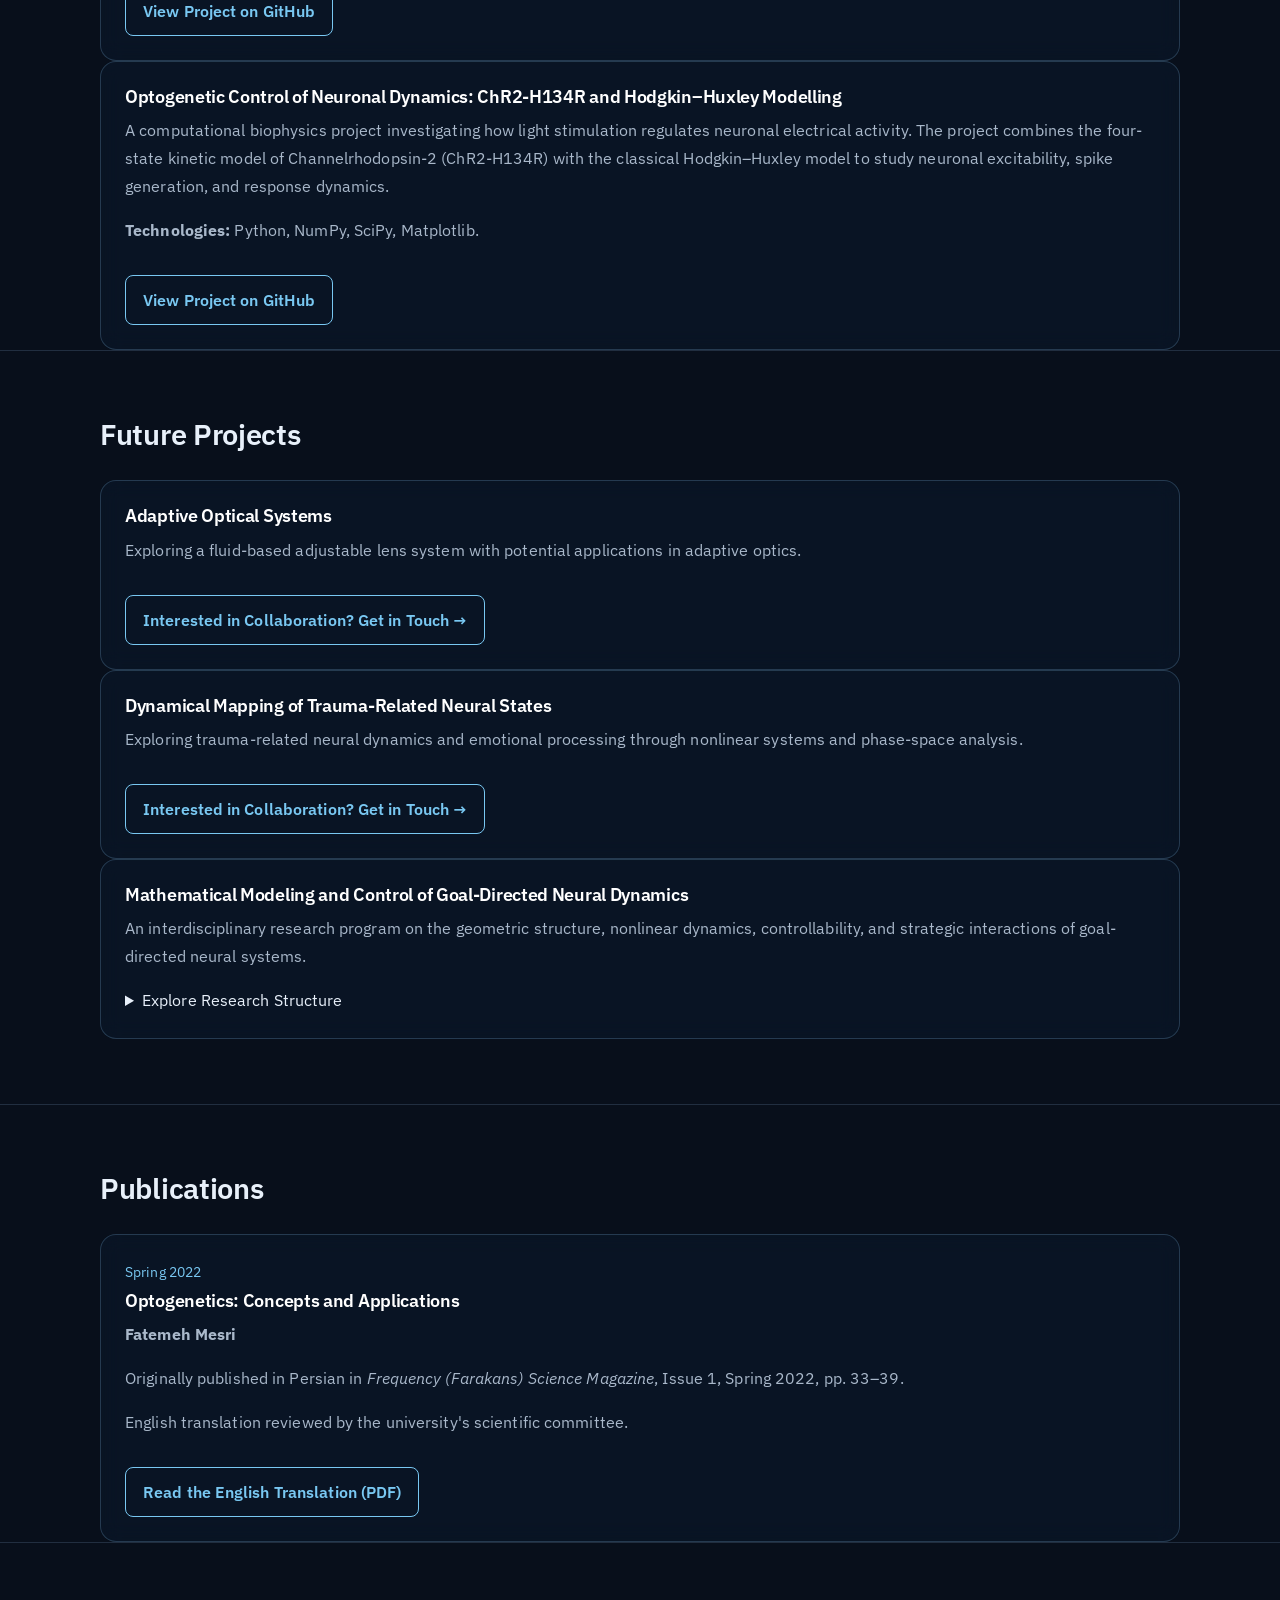
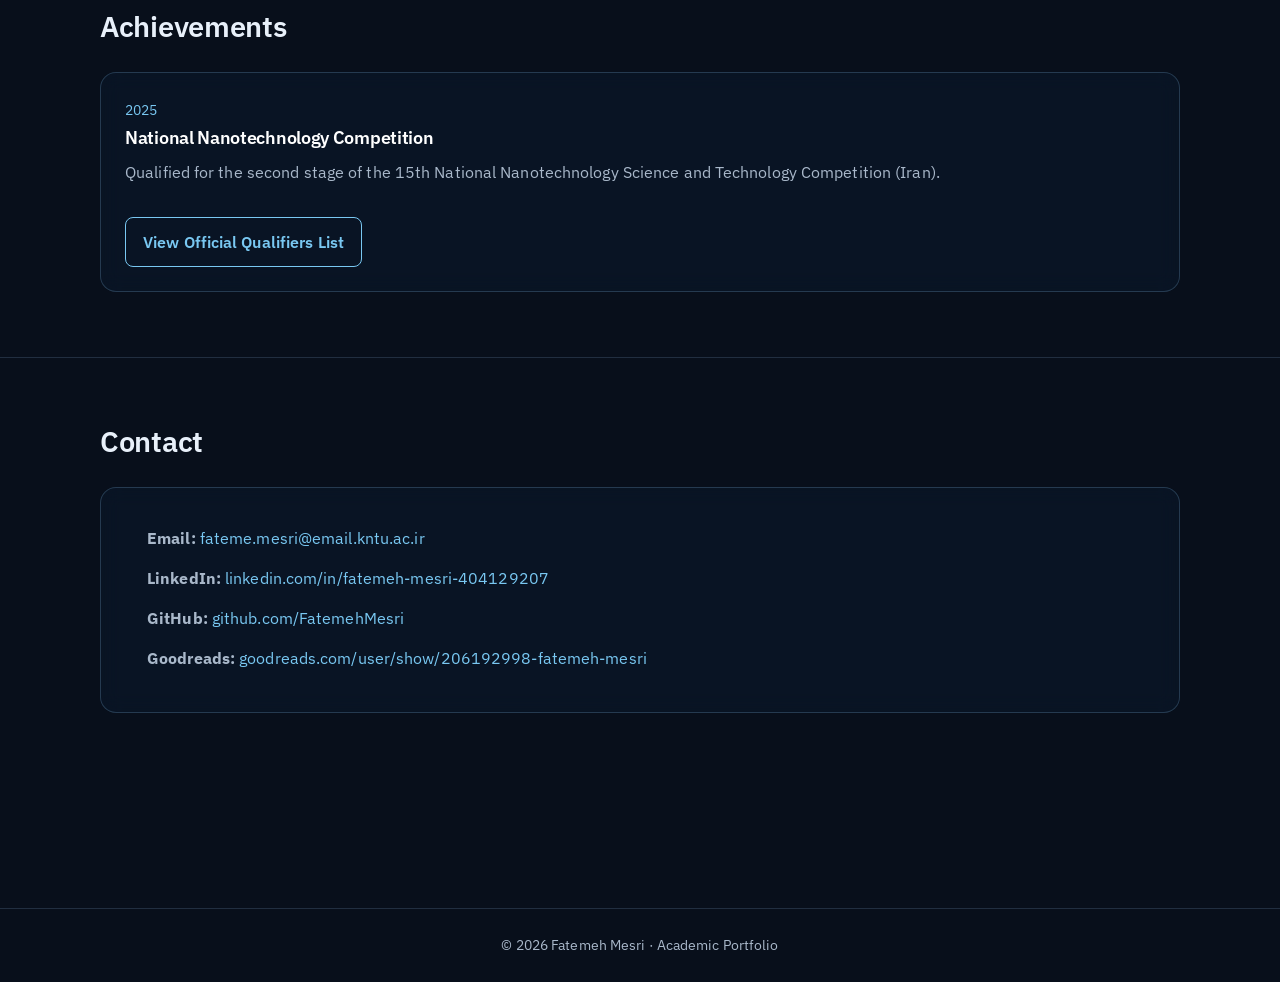
==== commit b18ab31e: "Update index.html" ====
--- a/index.html
+++ b/index.html
@@ -533,31 +533,7 @@
 
 
 <!-- Research Project 2 -->
-<div class="card">
-  <div class="date">2026 – Present</div>
-  
-  <h3>Spectroscopic Approaches to Food Characterization and Analysis</h3>
-  
-  <div class="project-item">
-    <p>
-      An exploratory research project focused on investigating the potential applications of spectroscopic techniques in food analysis and characterization.
-      The project aims to examine how spectroscopy-based analytical approaches may contribute to the study of food composition, physicochemical properties, and selected quality-related characteristics.
-      The research direction includes exploring relevant spectroscopic methods and their potential applicability to laboratory-based food analysis.
-    </p>
-
-    <p>
-      <strong>Research Direction:</strong> Food Chemistry, Food Analysis, Spectroscopy, Analytical Chemistry, and Food Characterization.
-    </p>
-
-    <p>
-      <strong>Status:</strong> Preliminary research and project development.
-    </p>
-
-    <p>
-      <strong>Research Supervisor:</strong> Dr. Farrokh Sarreshtedari
-    </p>
-  </div>
-</div>
+
 
     An exploratory research project focused on investigating the potential applications of spectroscopic techniques in food analysis and characterization. 
     The project aims to examine how spectroscopy-based analytical approaches may contribute to the study of food composition, physicochemical properties, and selected quality-related characteristics. 
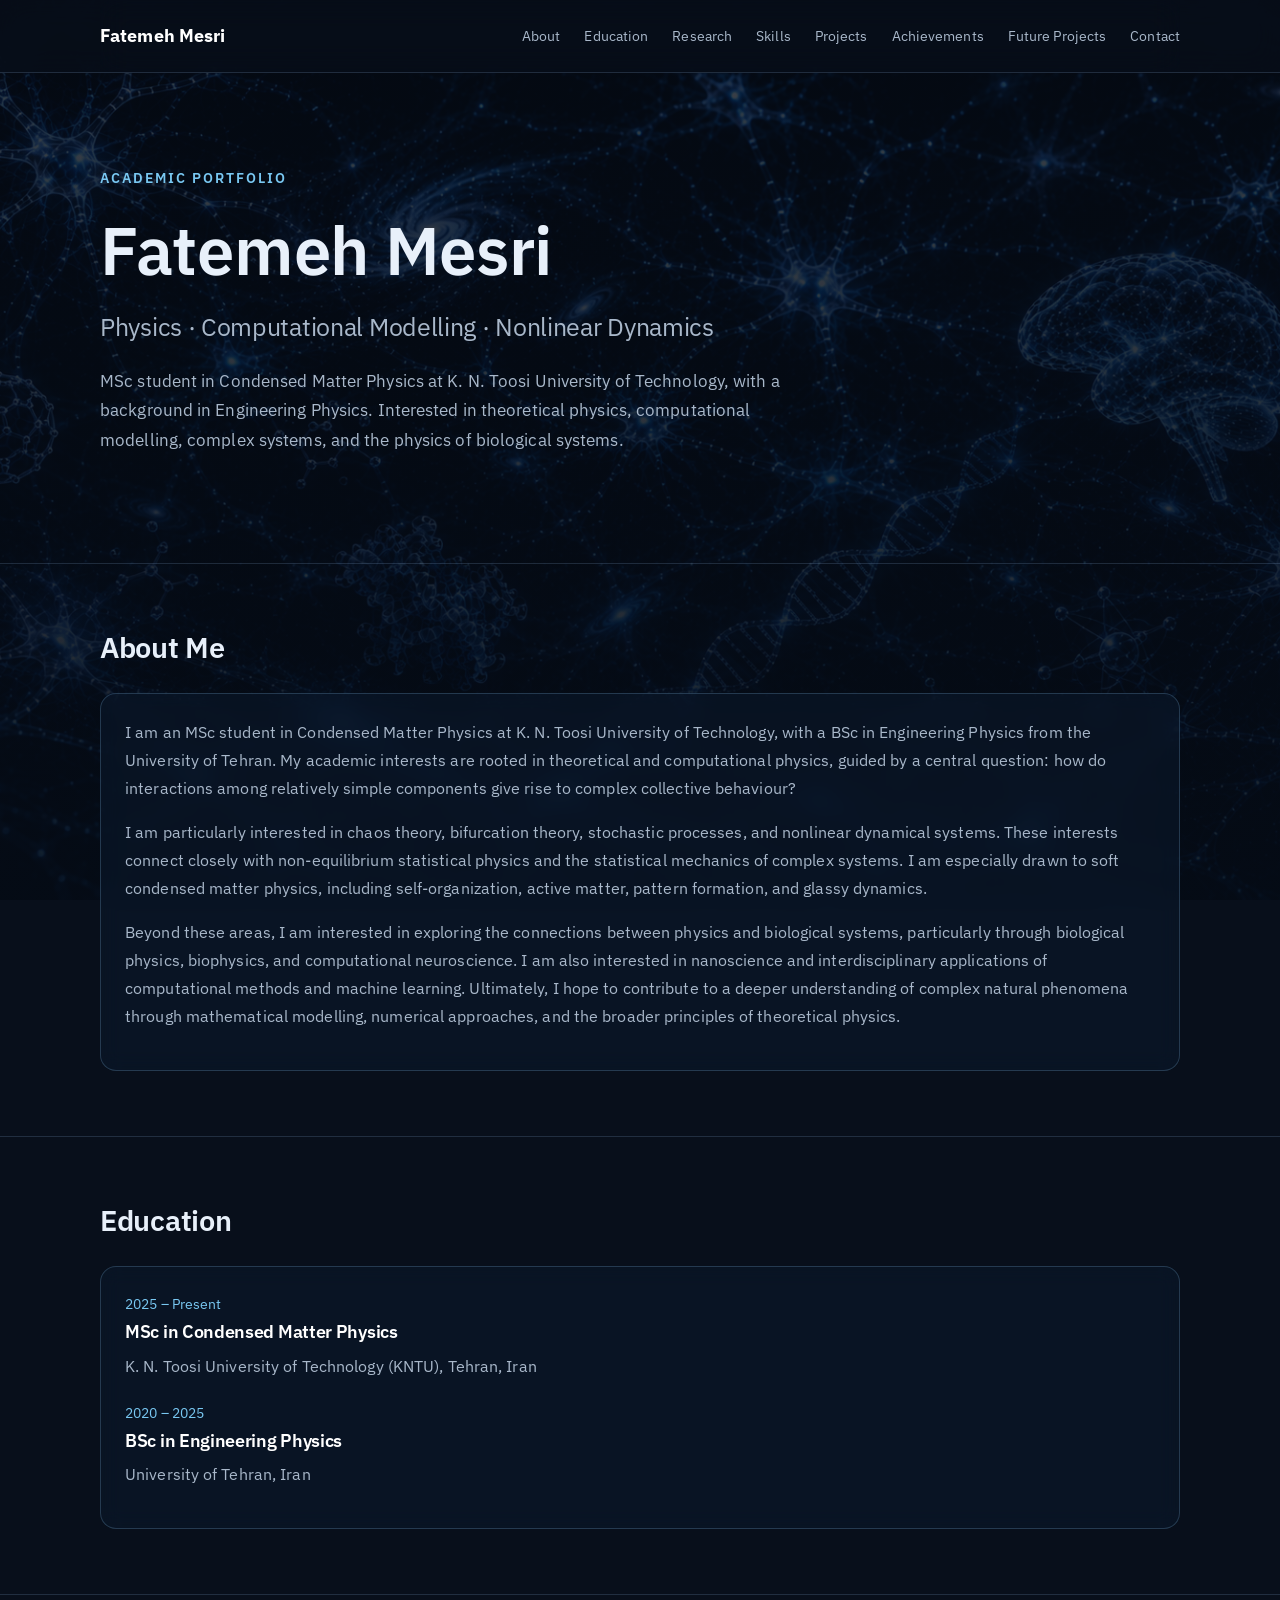
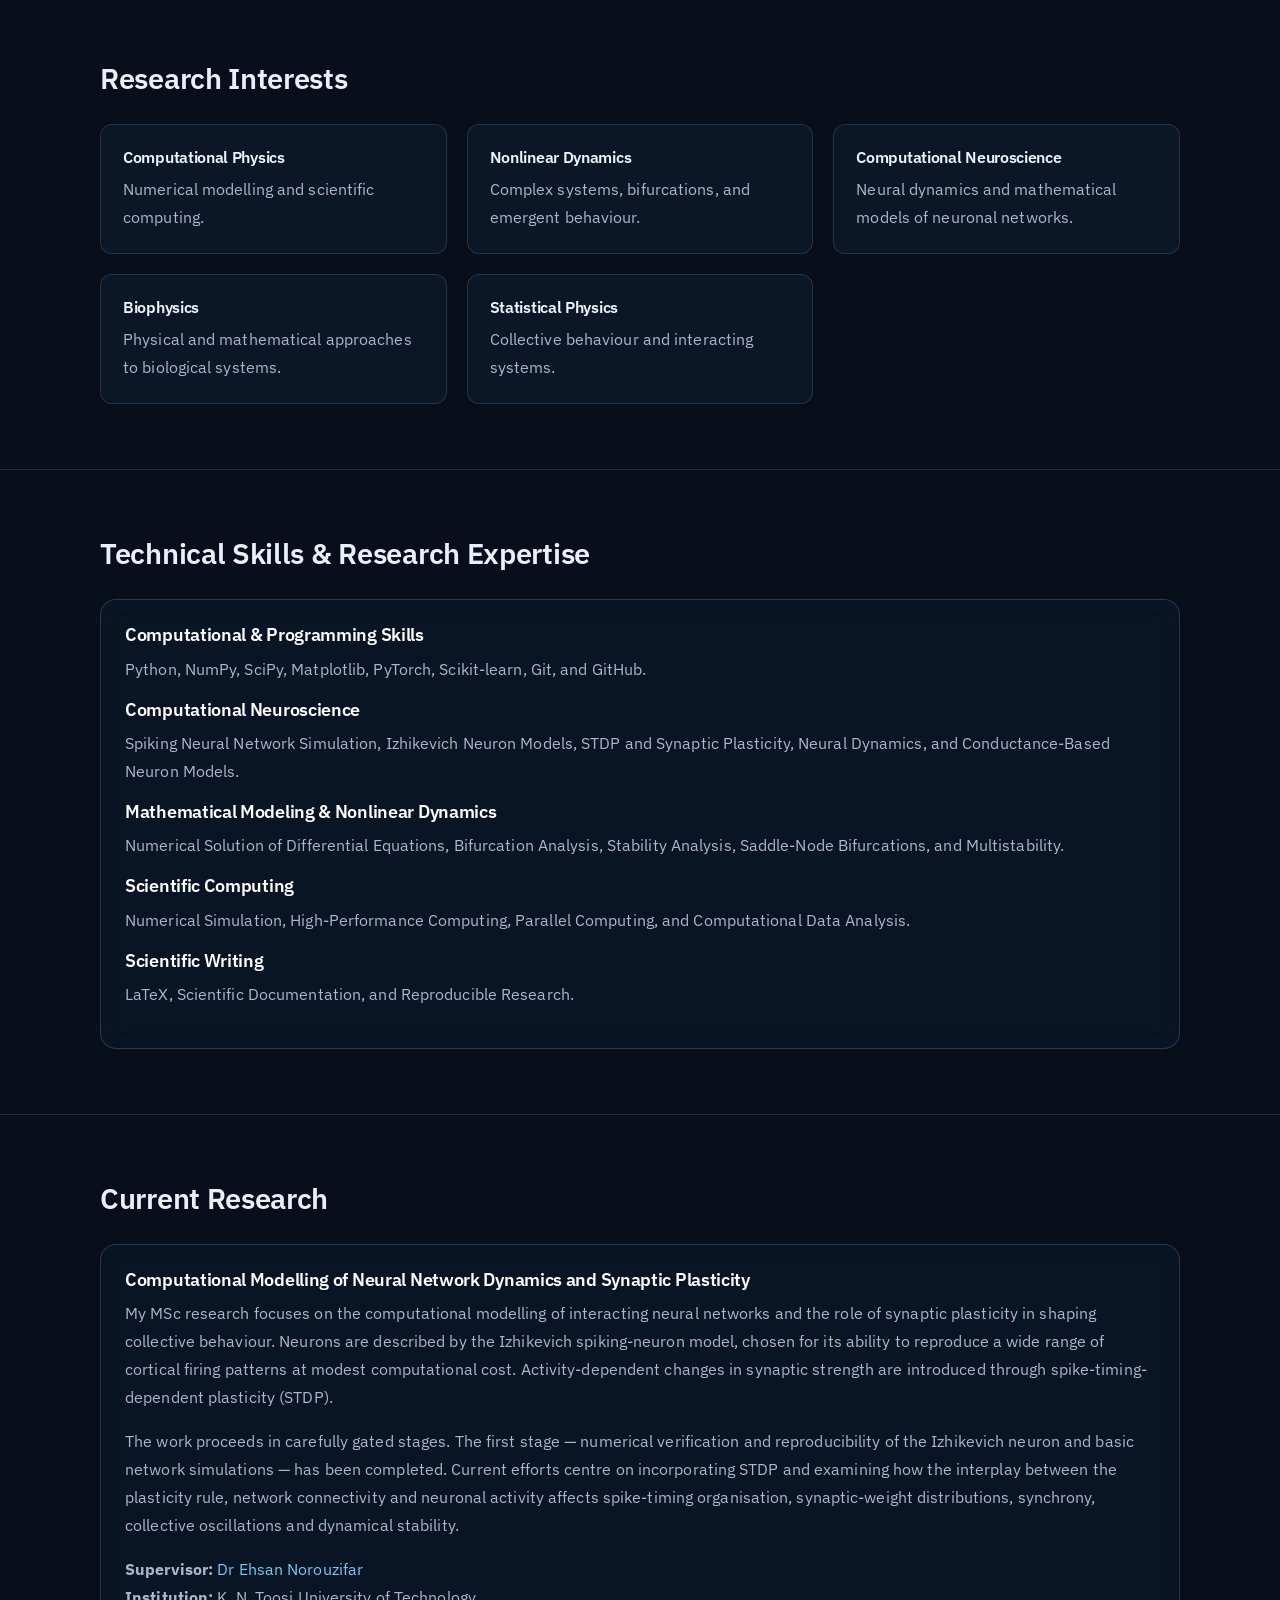
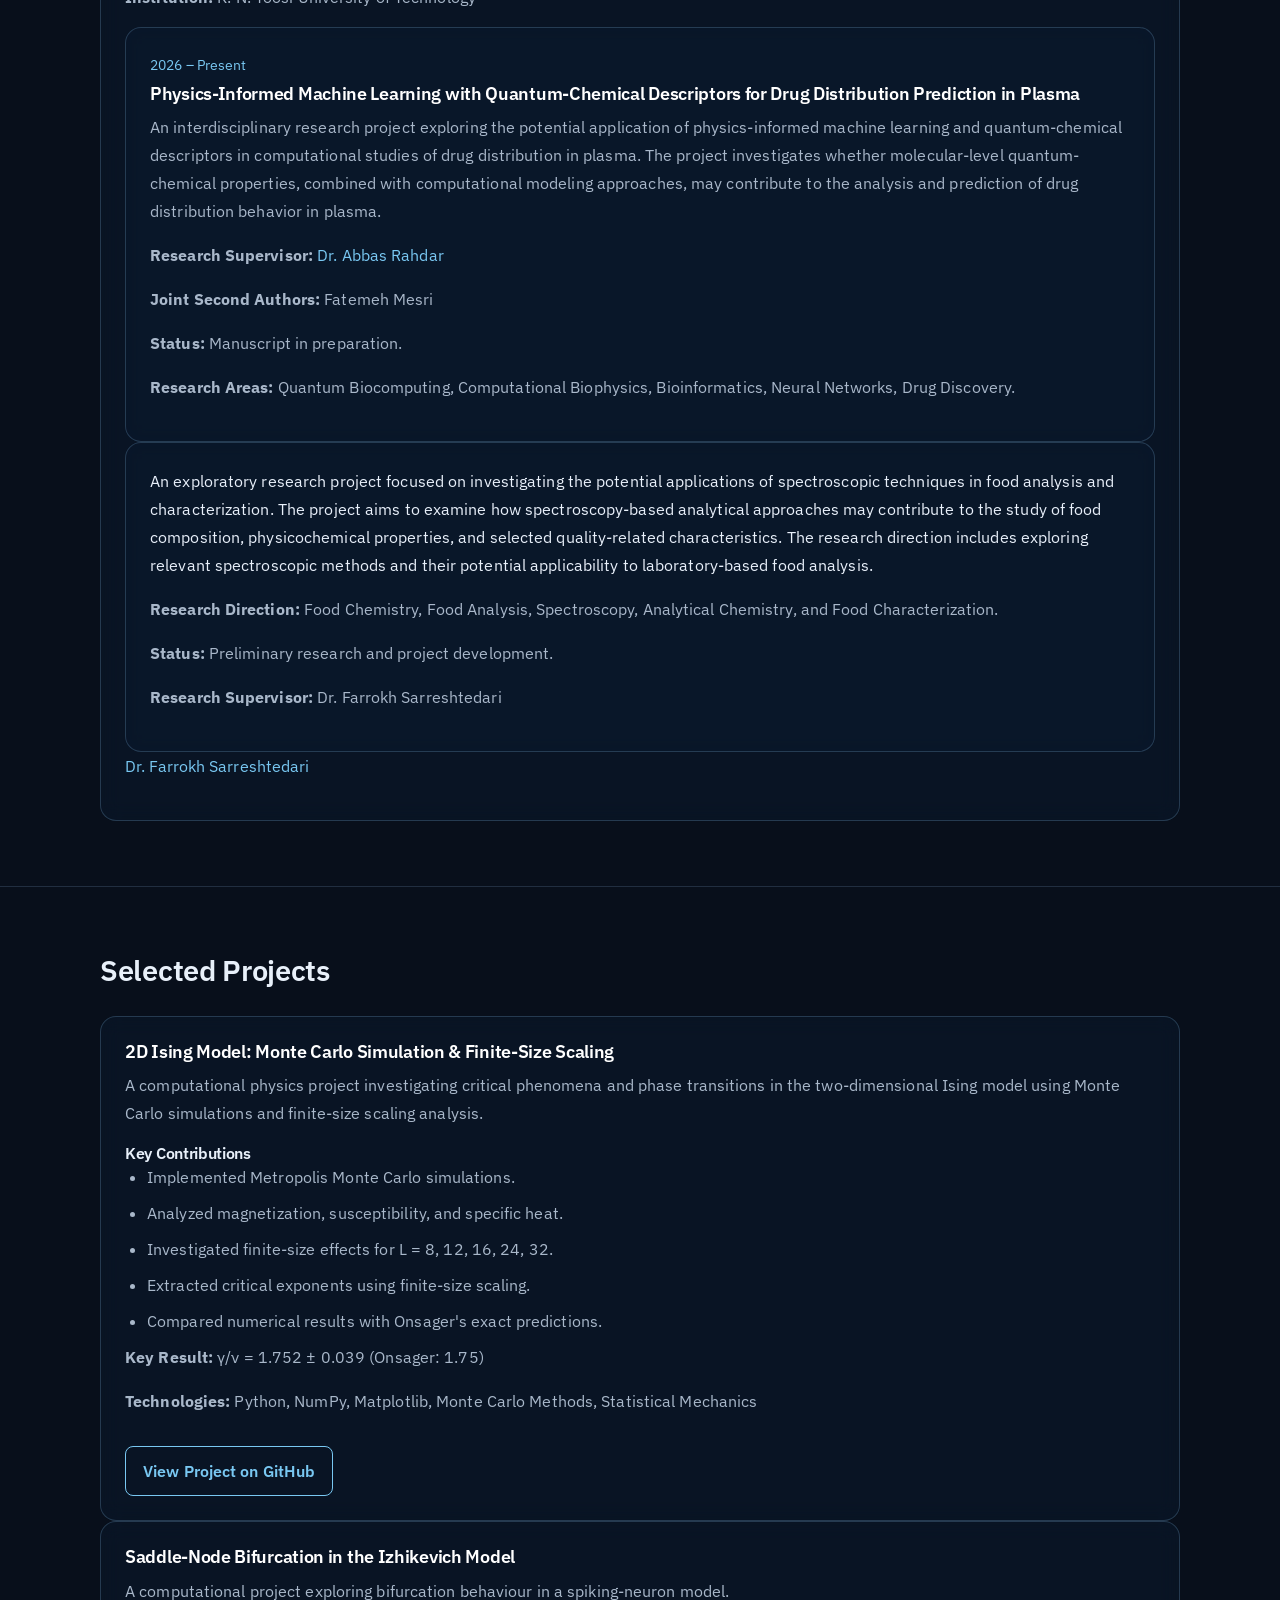
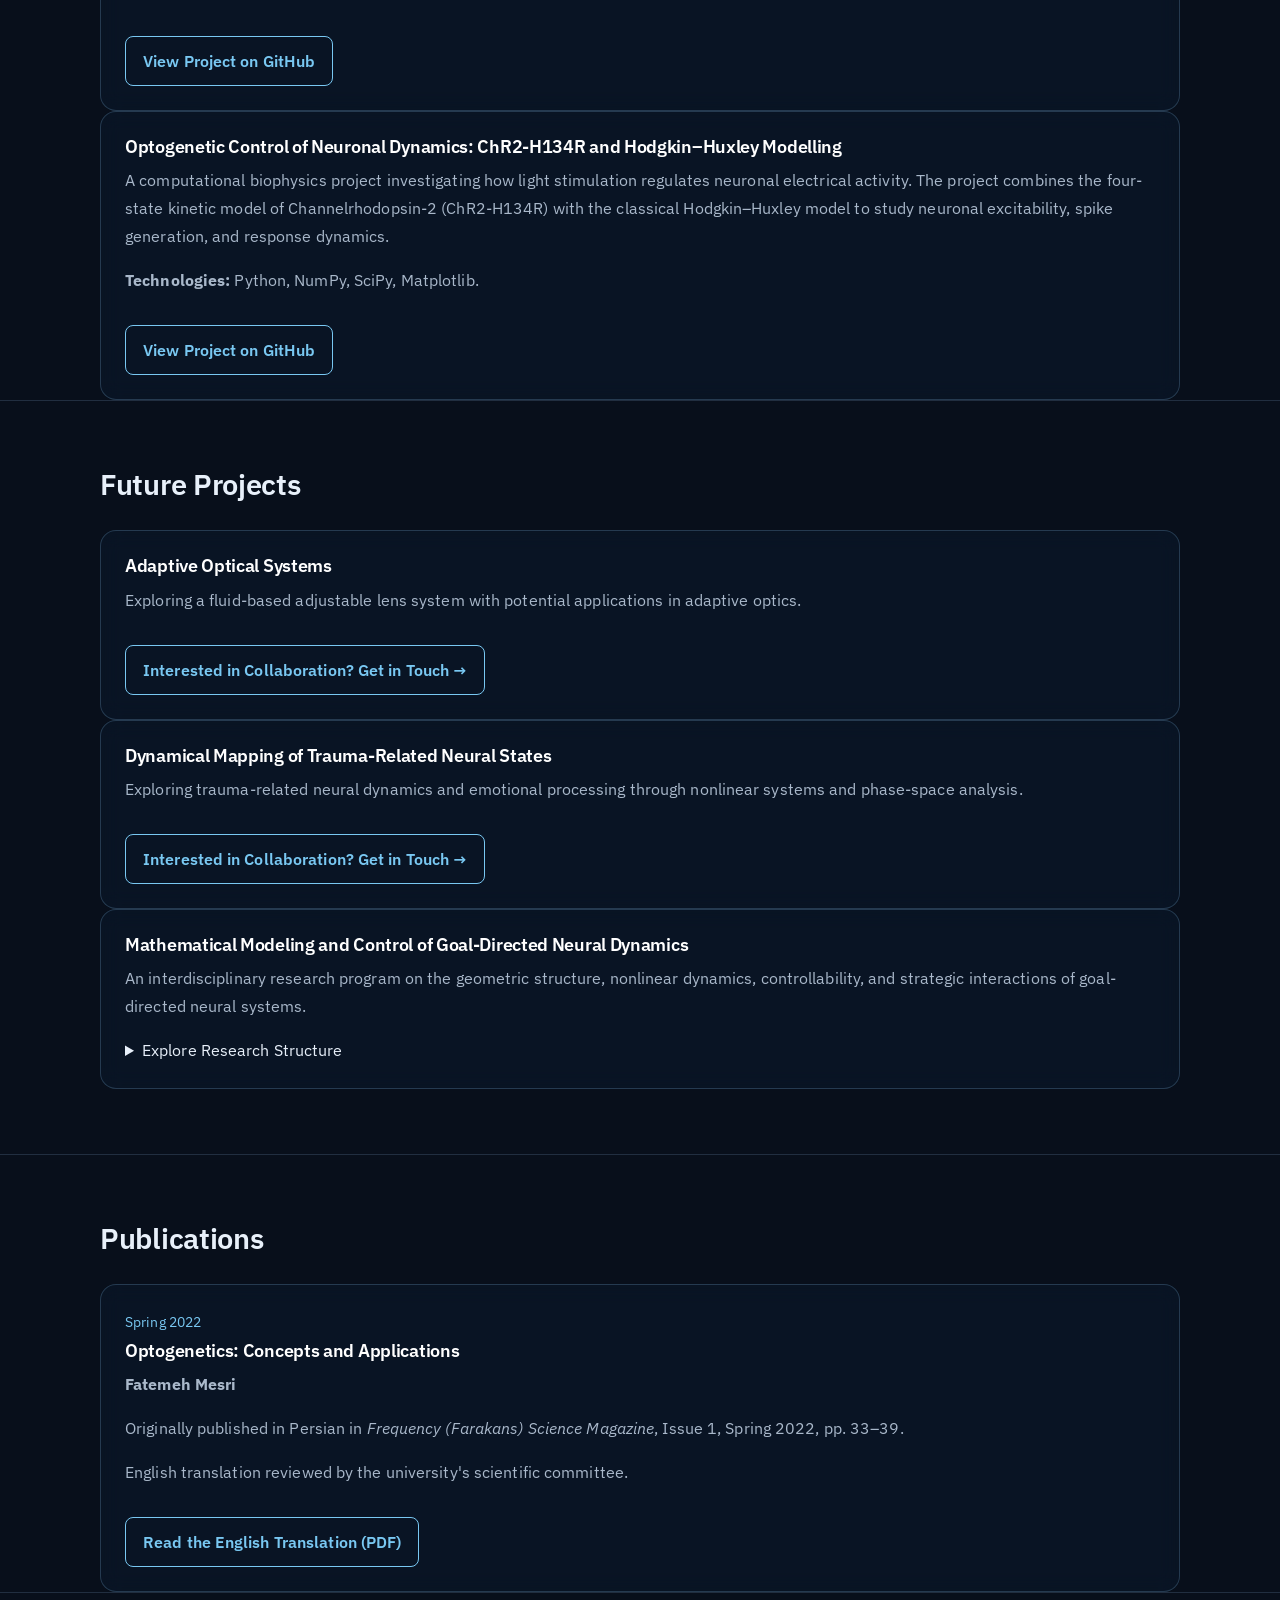
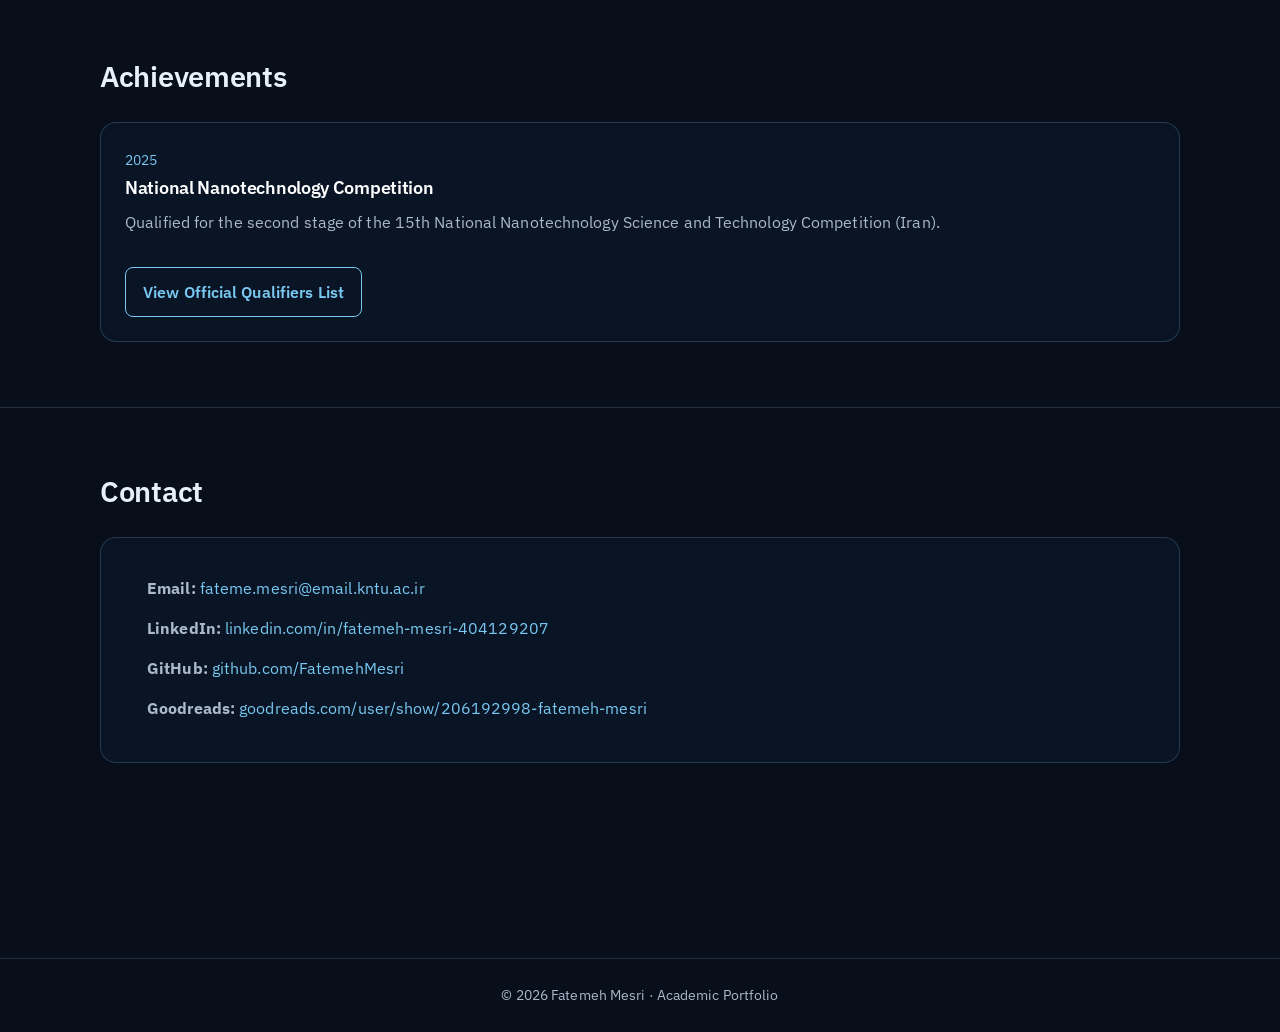
==== commit 56da85b7: "Update index.html" ====
--- a/index.html
+++ b/index.html
@@ -531,9 +531,8 @@
   </p>
 </div>
 
-
 <!-- Research Project 2 -->
-
+<div class="card"> <!-- این تگ کادر جدید برای پروژه دوم ایجاد می‌کند -->
 
     An exploratory research project focused on investigating the potential applications of spectroscopic techniques in food analysis and characterization. 
     The project aims to examine how spectroscopy-based analytical approaches may contribute to the study of food composition, physicochemical properties, and selected quality-related characteristics. 
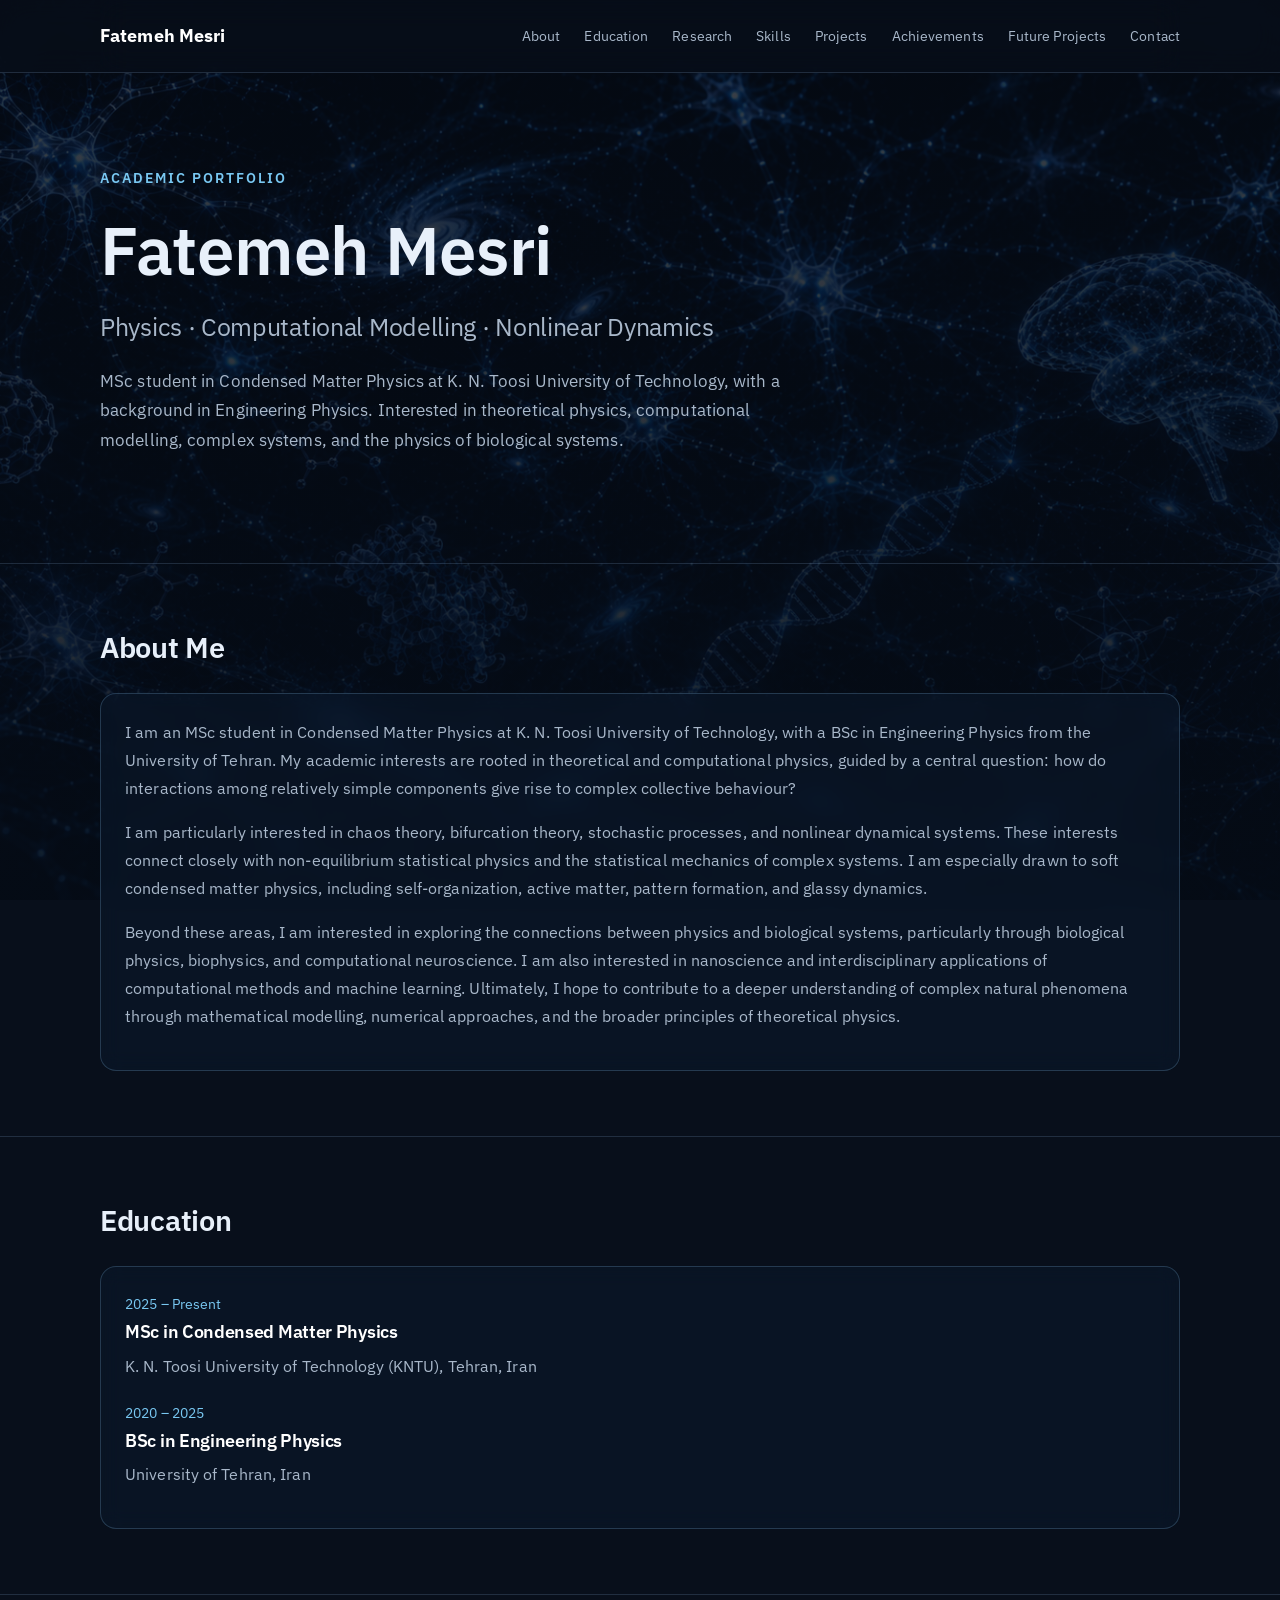
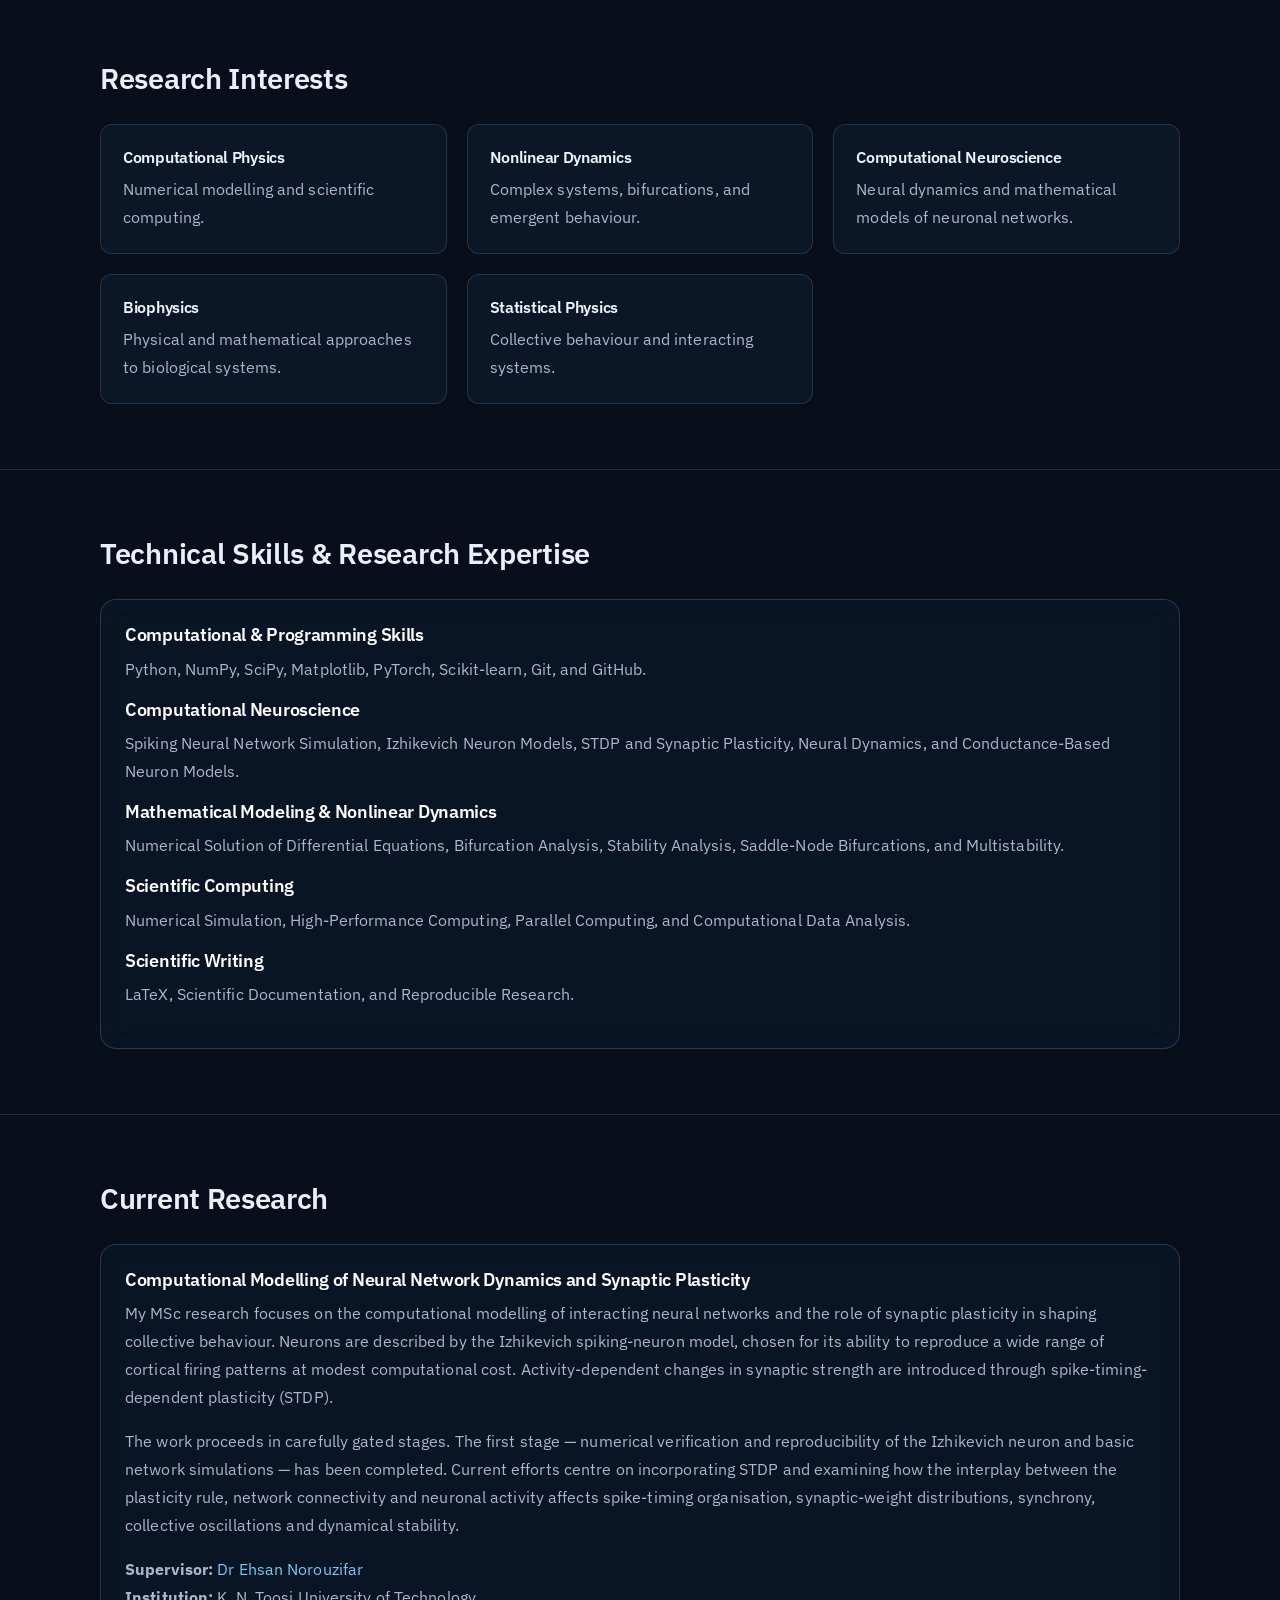
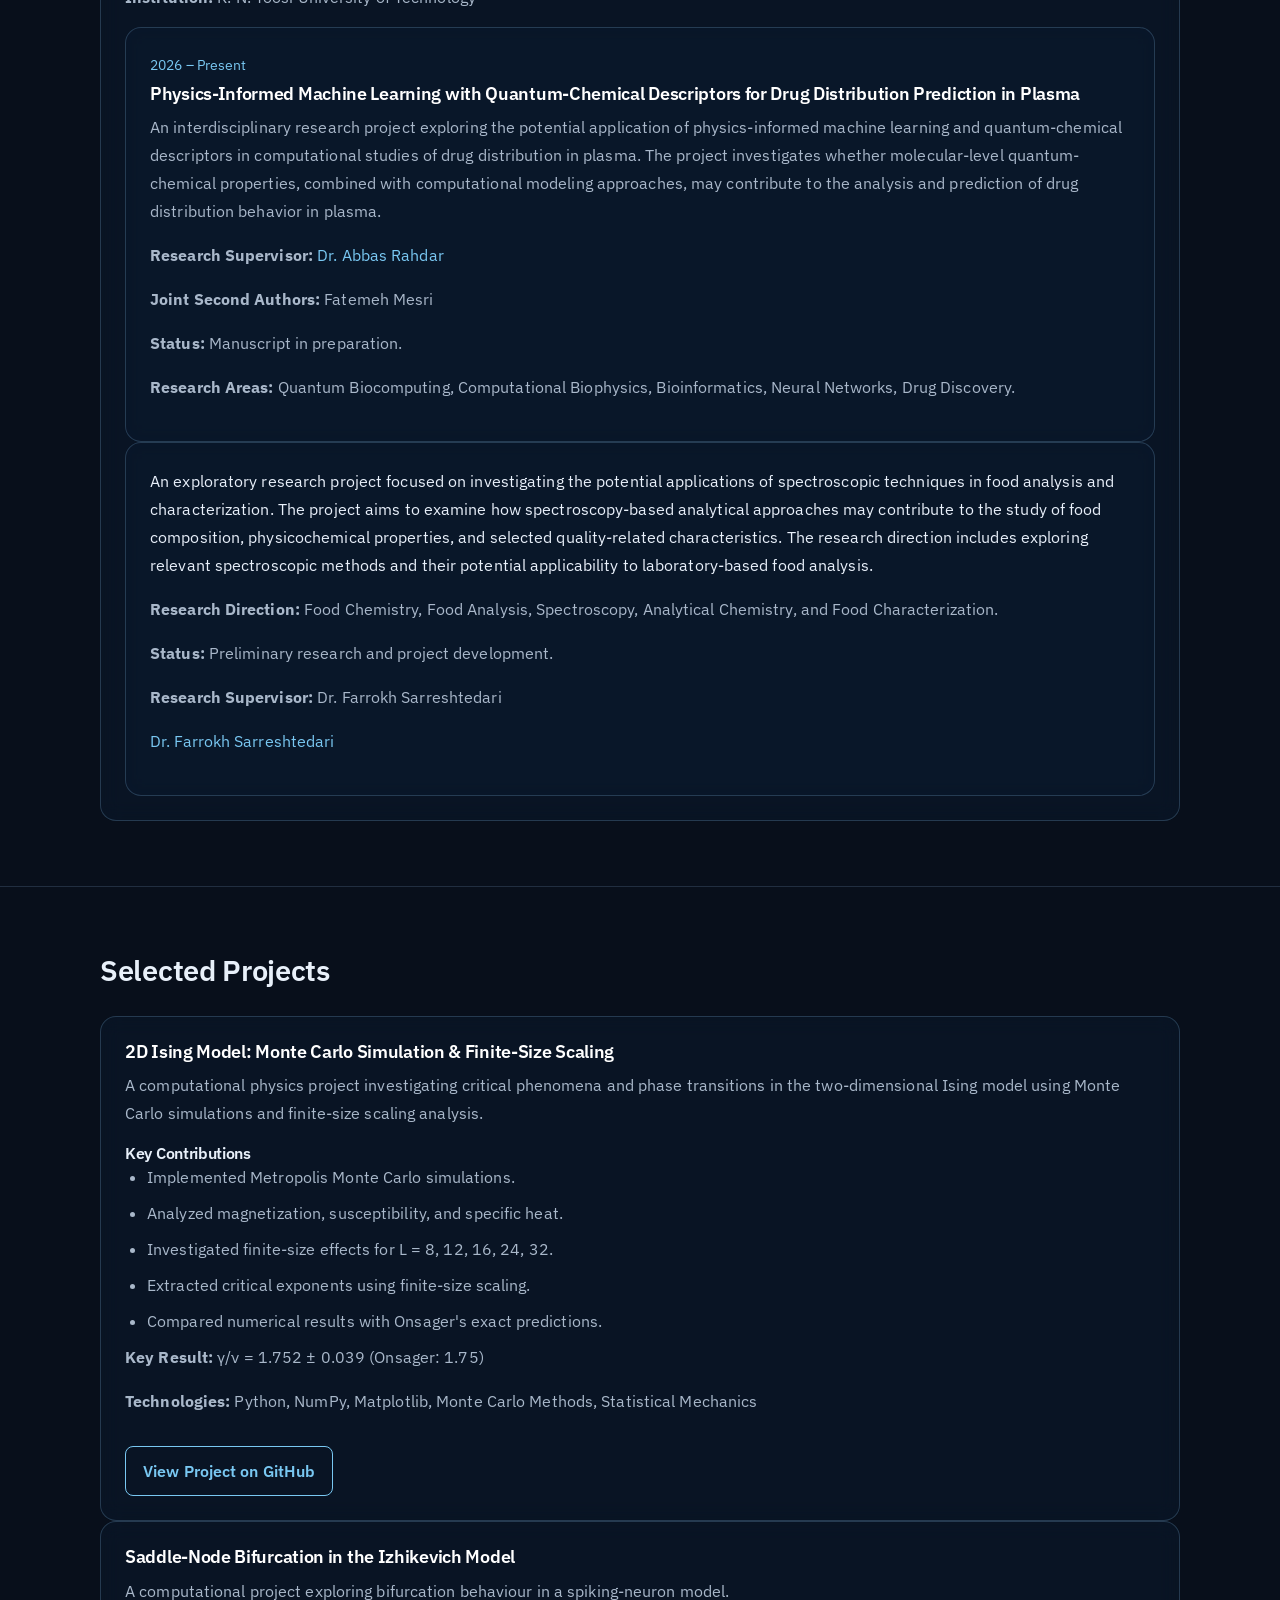
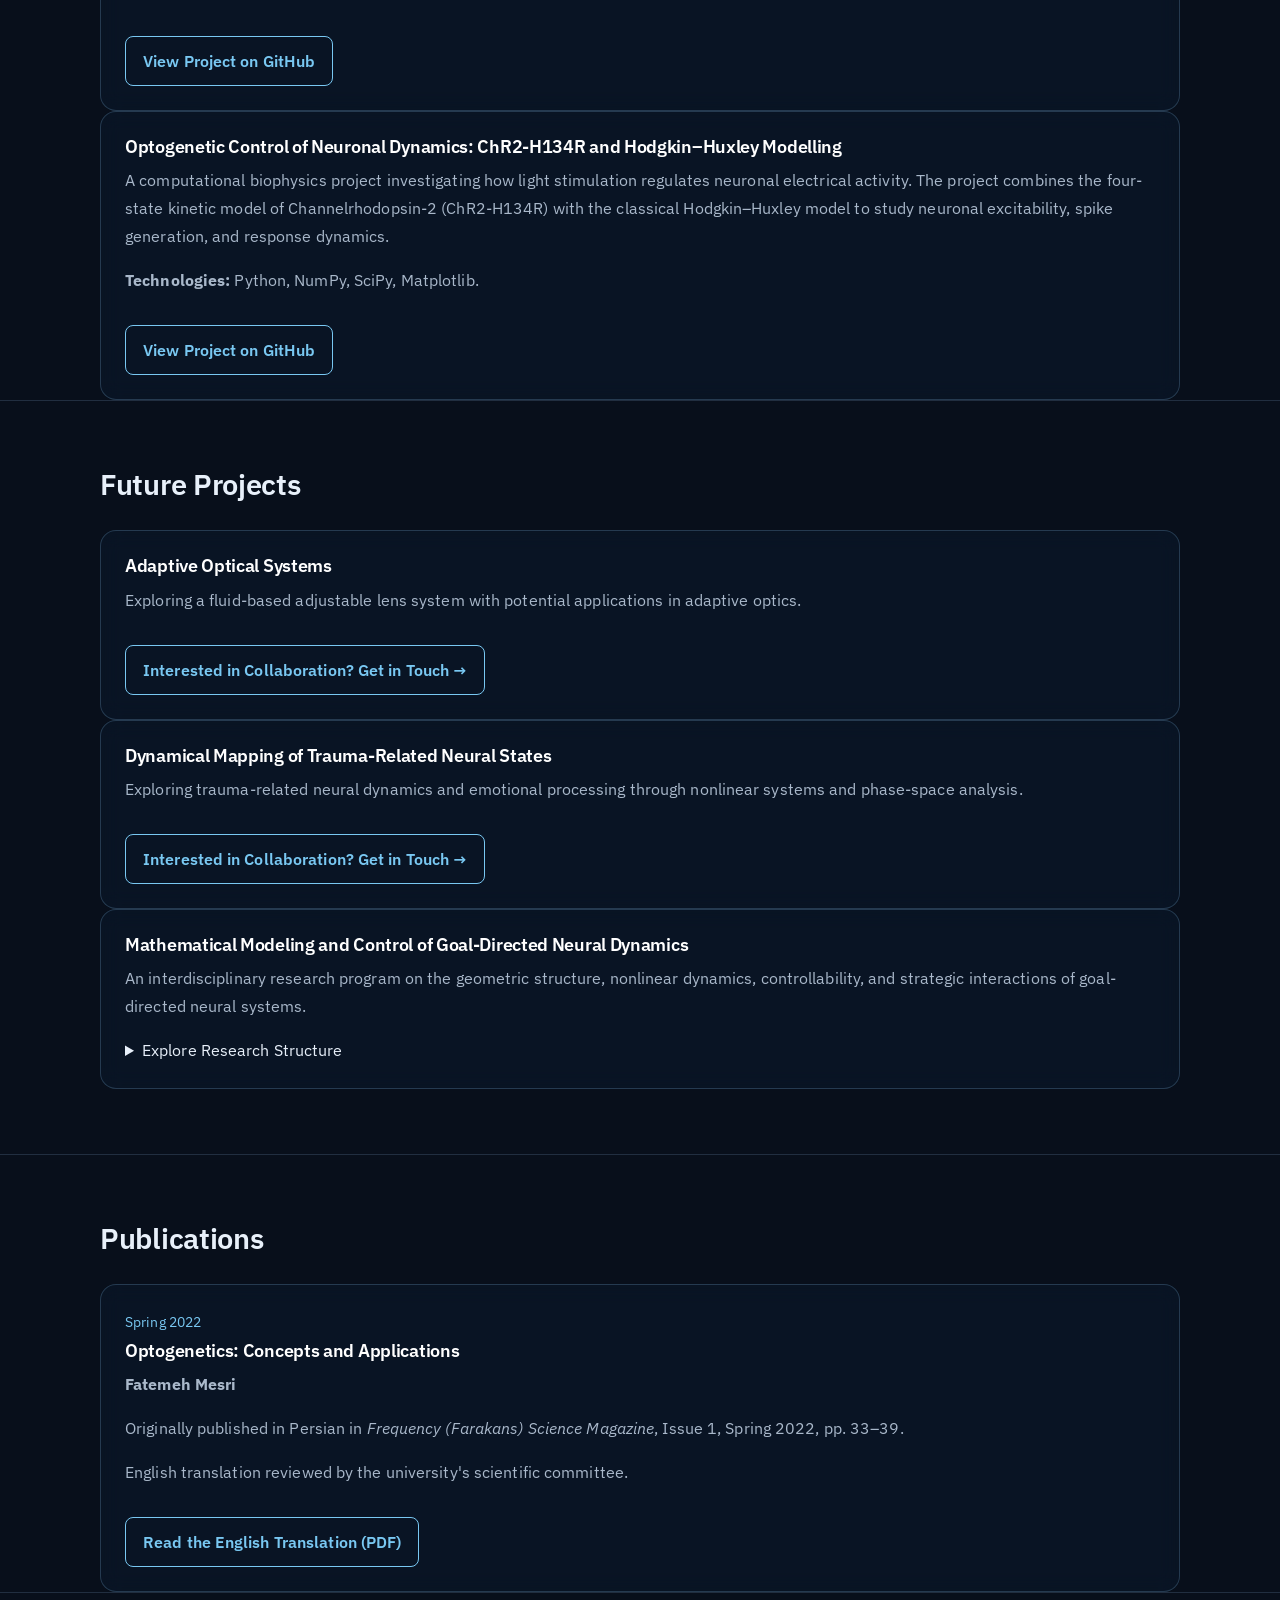
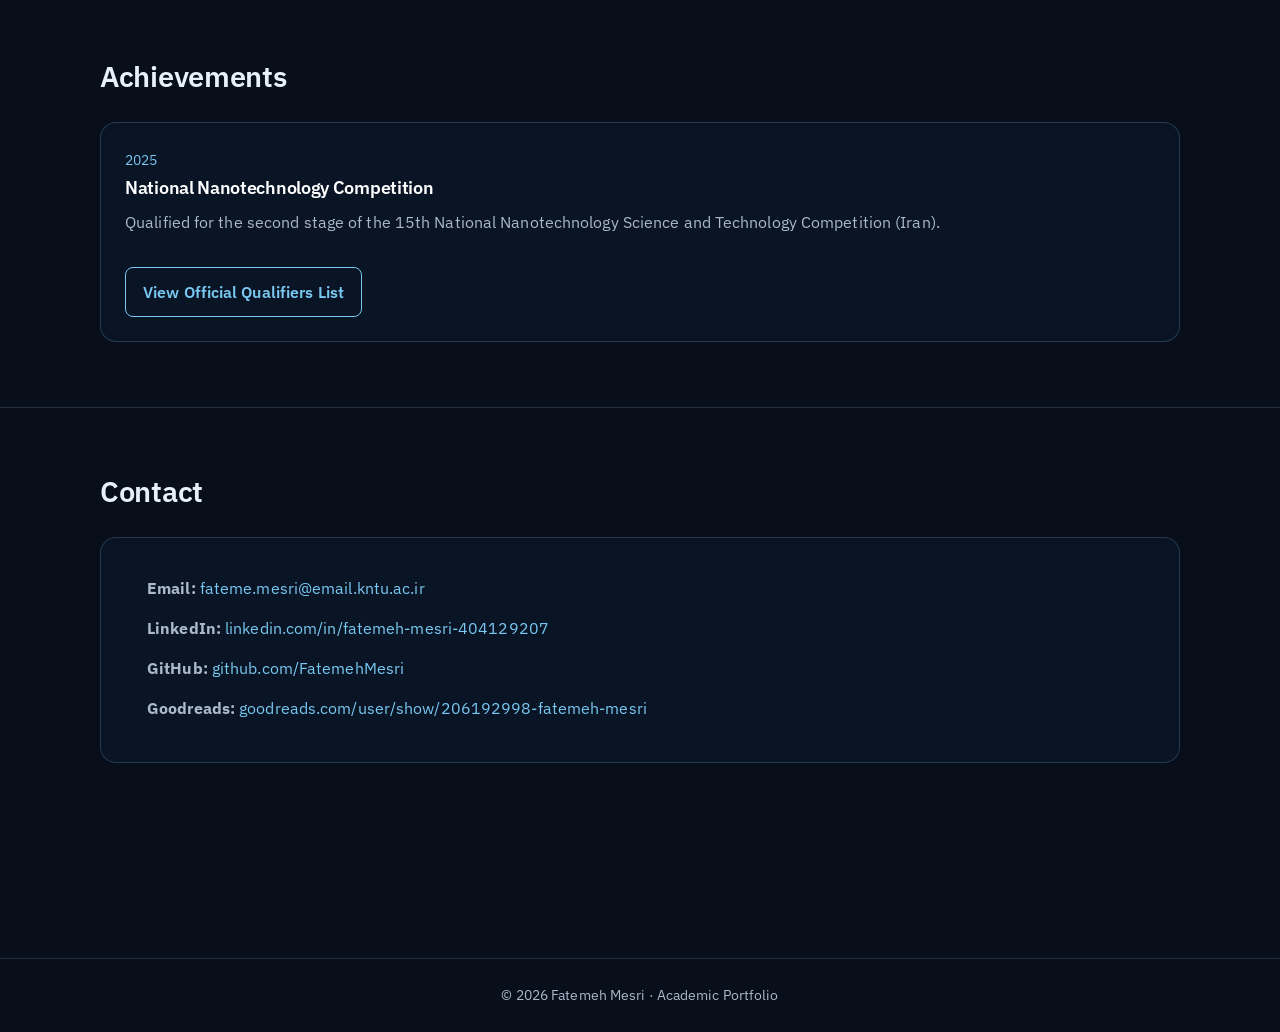
==== commit 702b9047: "Update index.html" ====
--- a/index.html
+++ b/index.html
@@ -550,8 +550,6 @@
   <p>
     <strong>Research Supervisor:</strong> Dr. Farrokh Sarreshtedari
   </p>
-</div>
-
   <p>
 <a href="https://scholar.google.com/citations?user=Fk32tmQAAAAJ&hl=en"
    target="_blank"
@@ -559,6 +557,8 @@
     Dr. Farrokh Sarreshtedari
 </a>
   </p>
+</div>
+
 </div>
 
     </div>
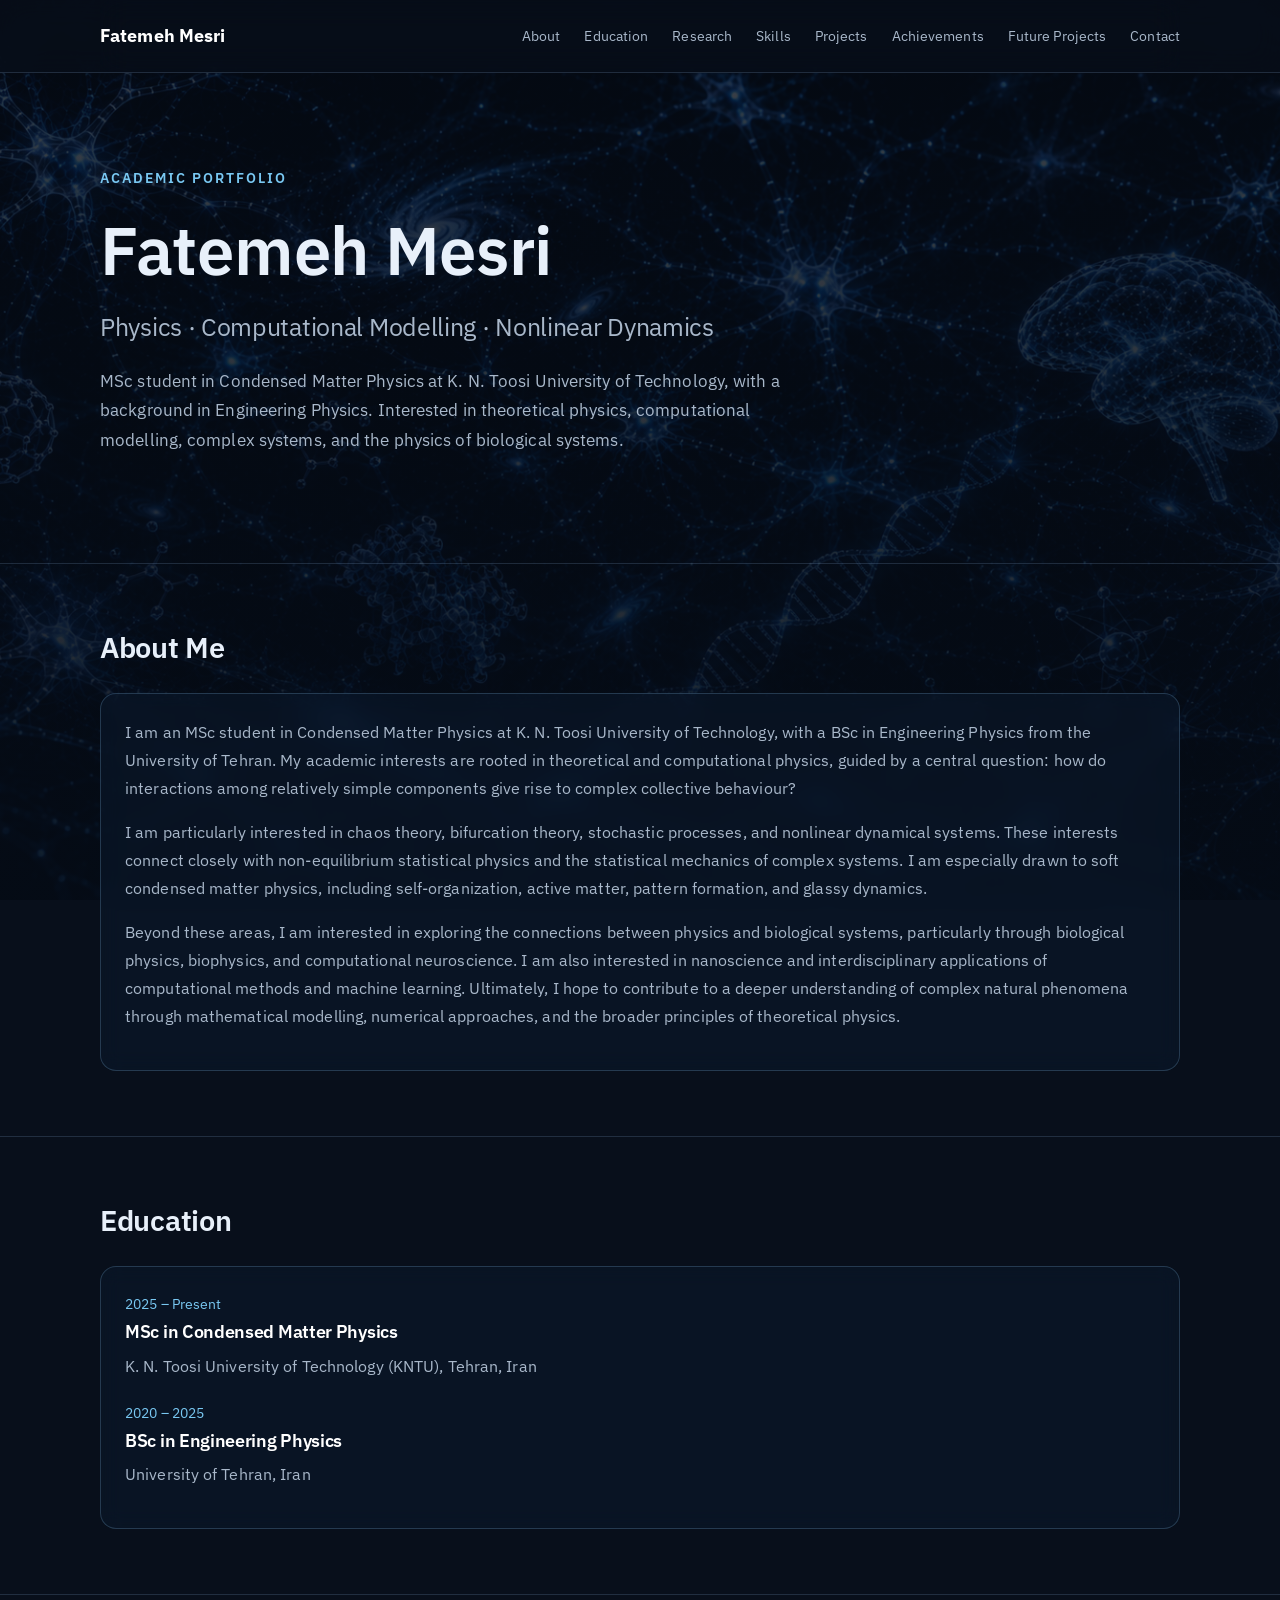
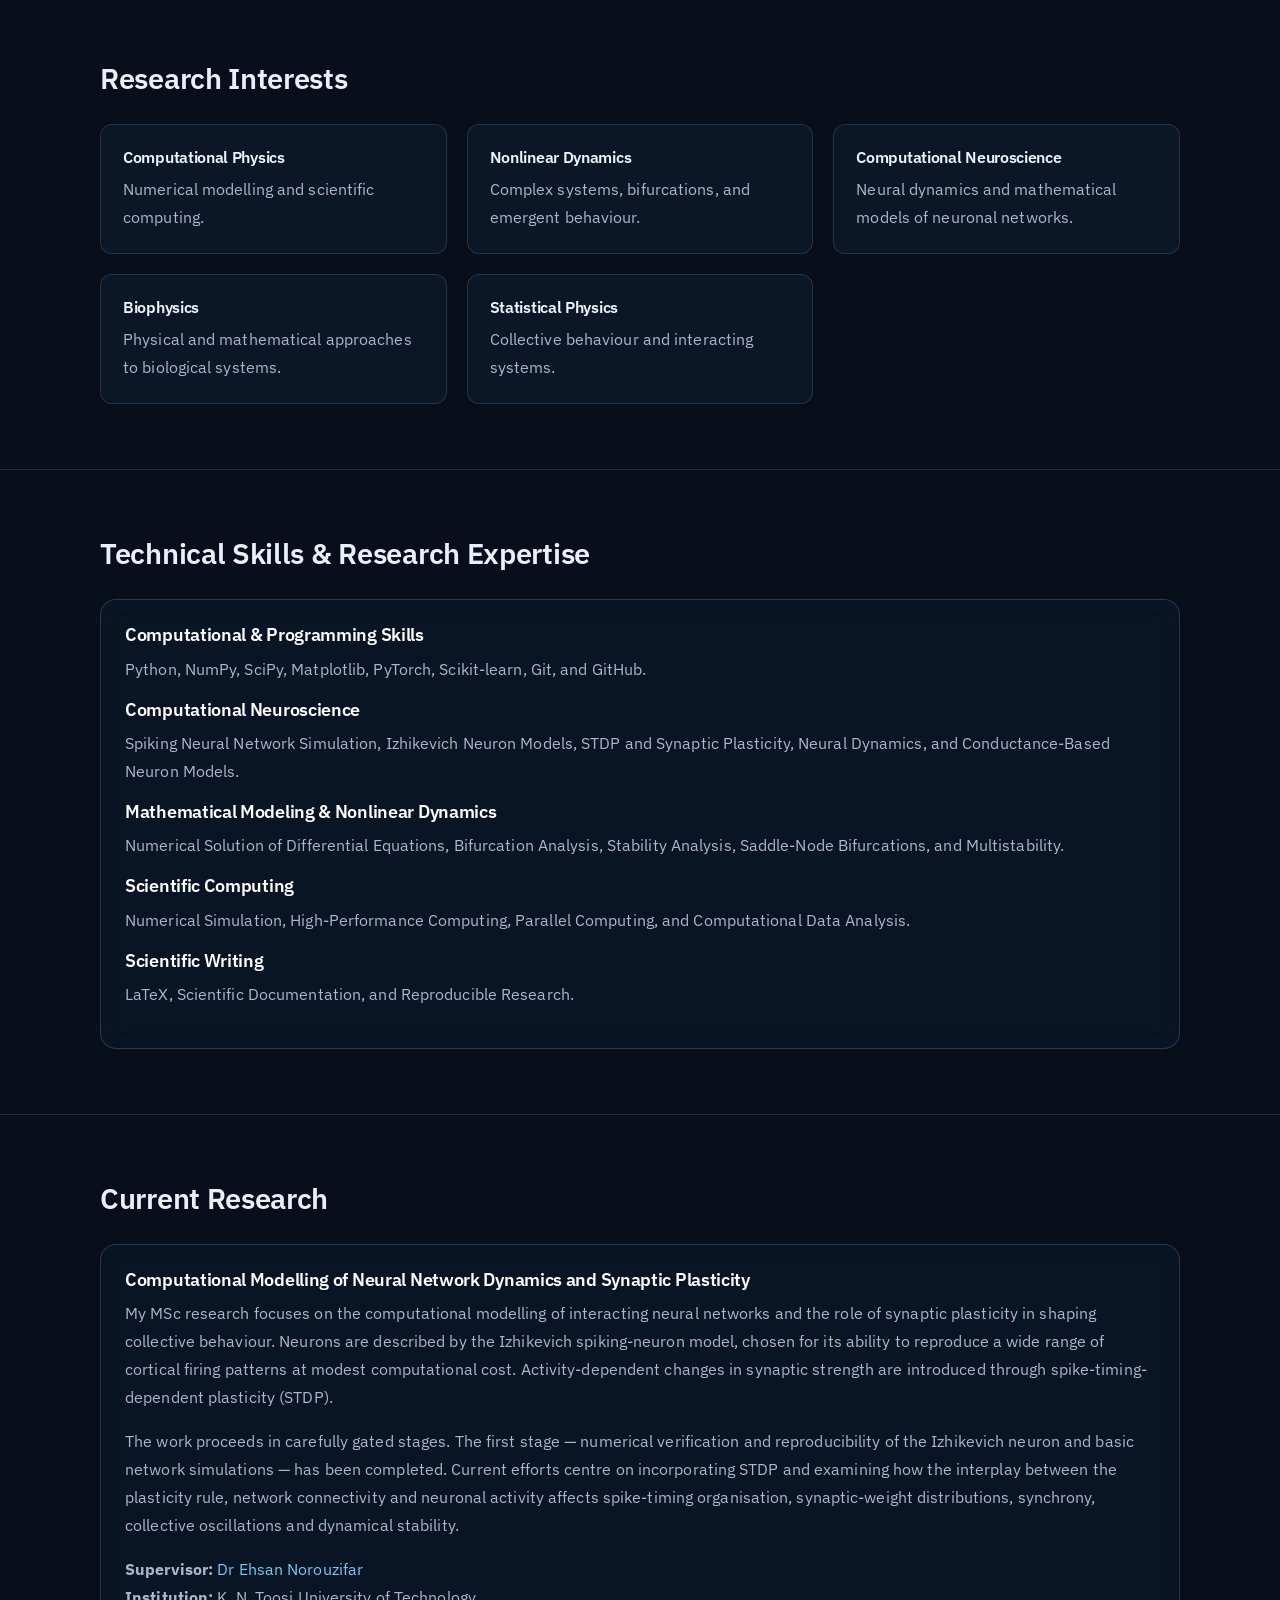
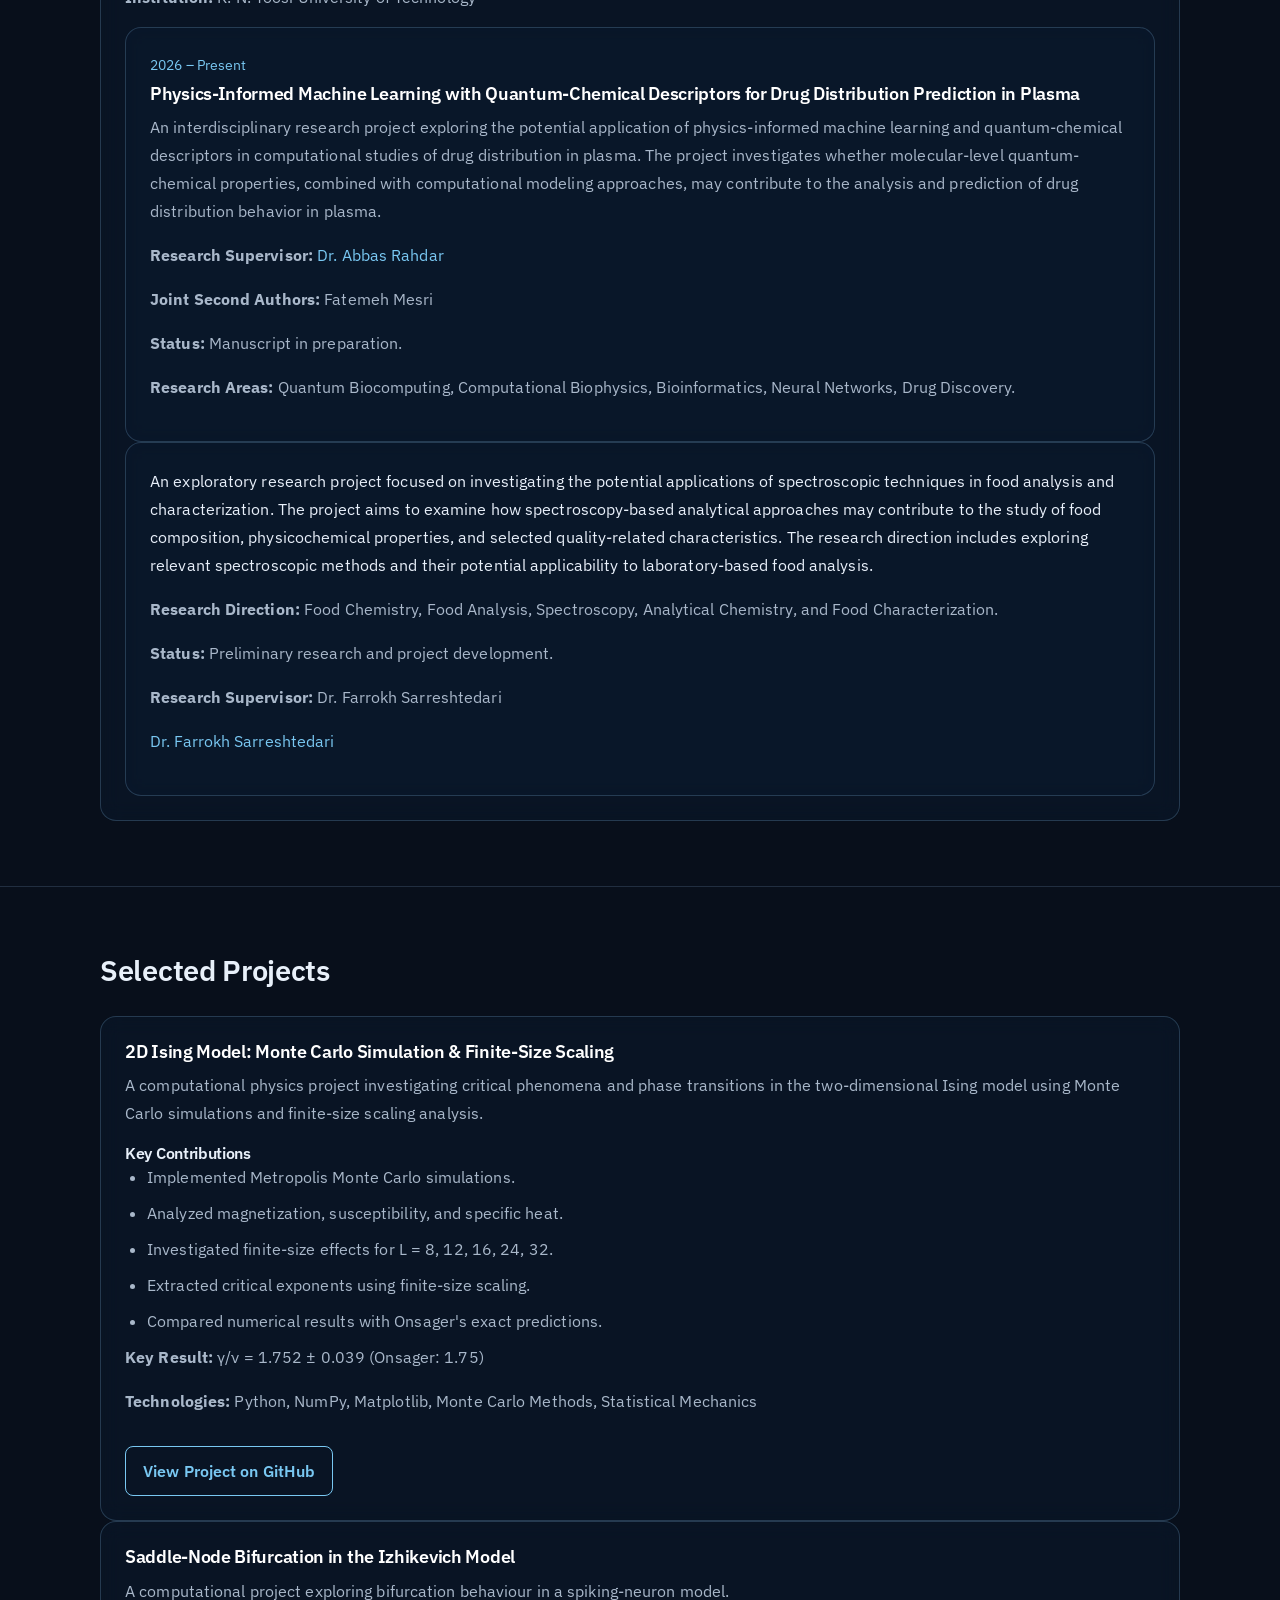
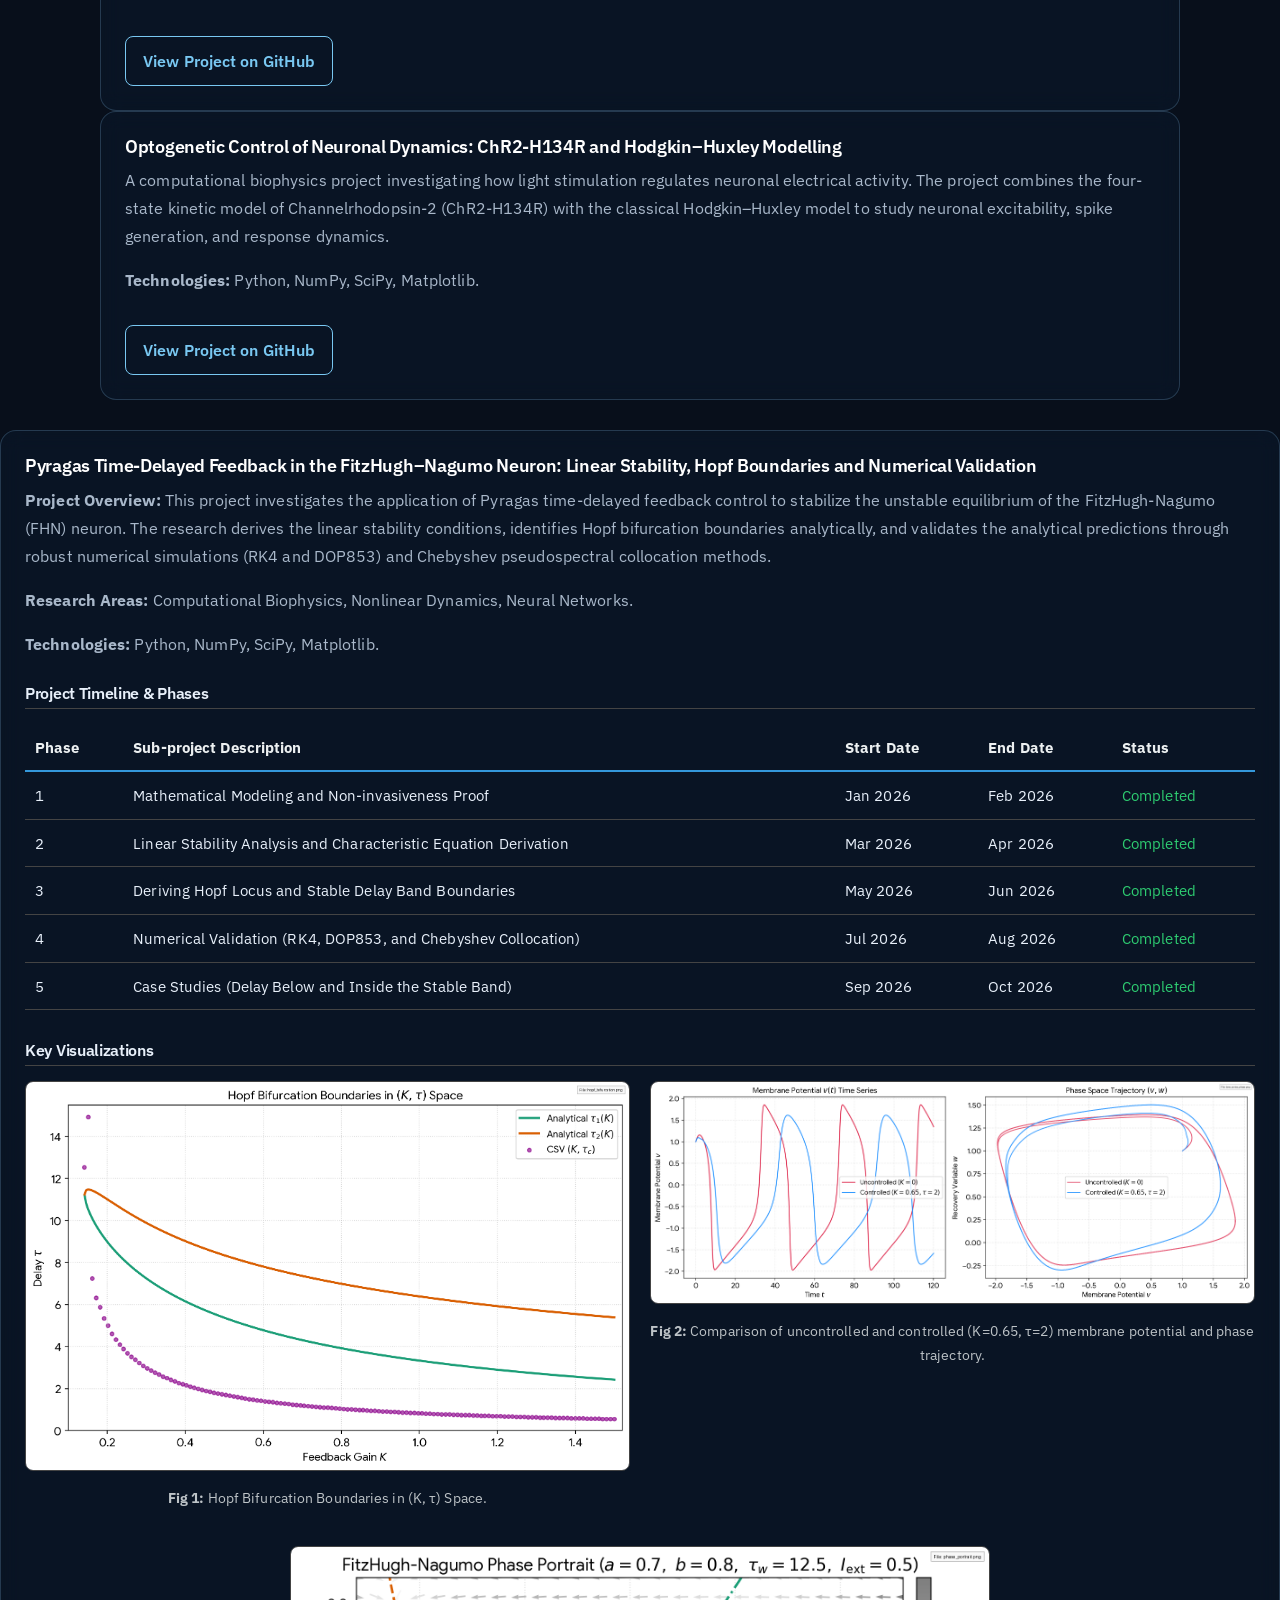
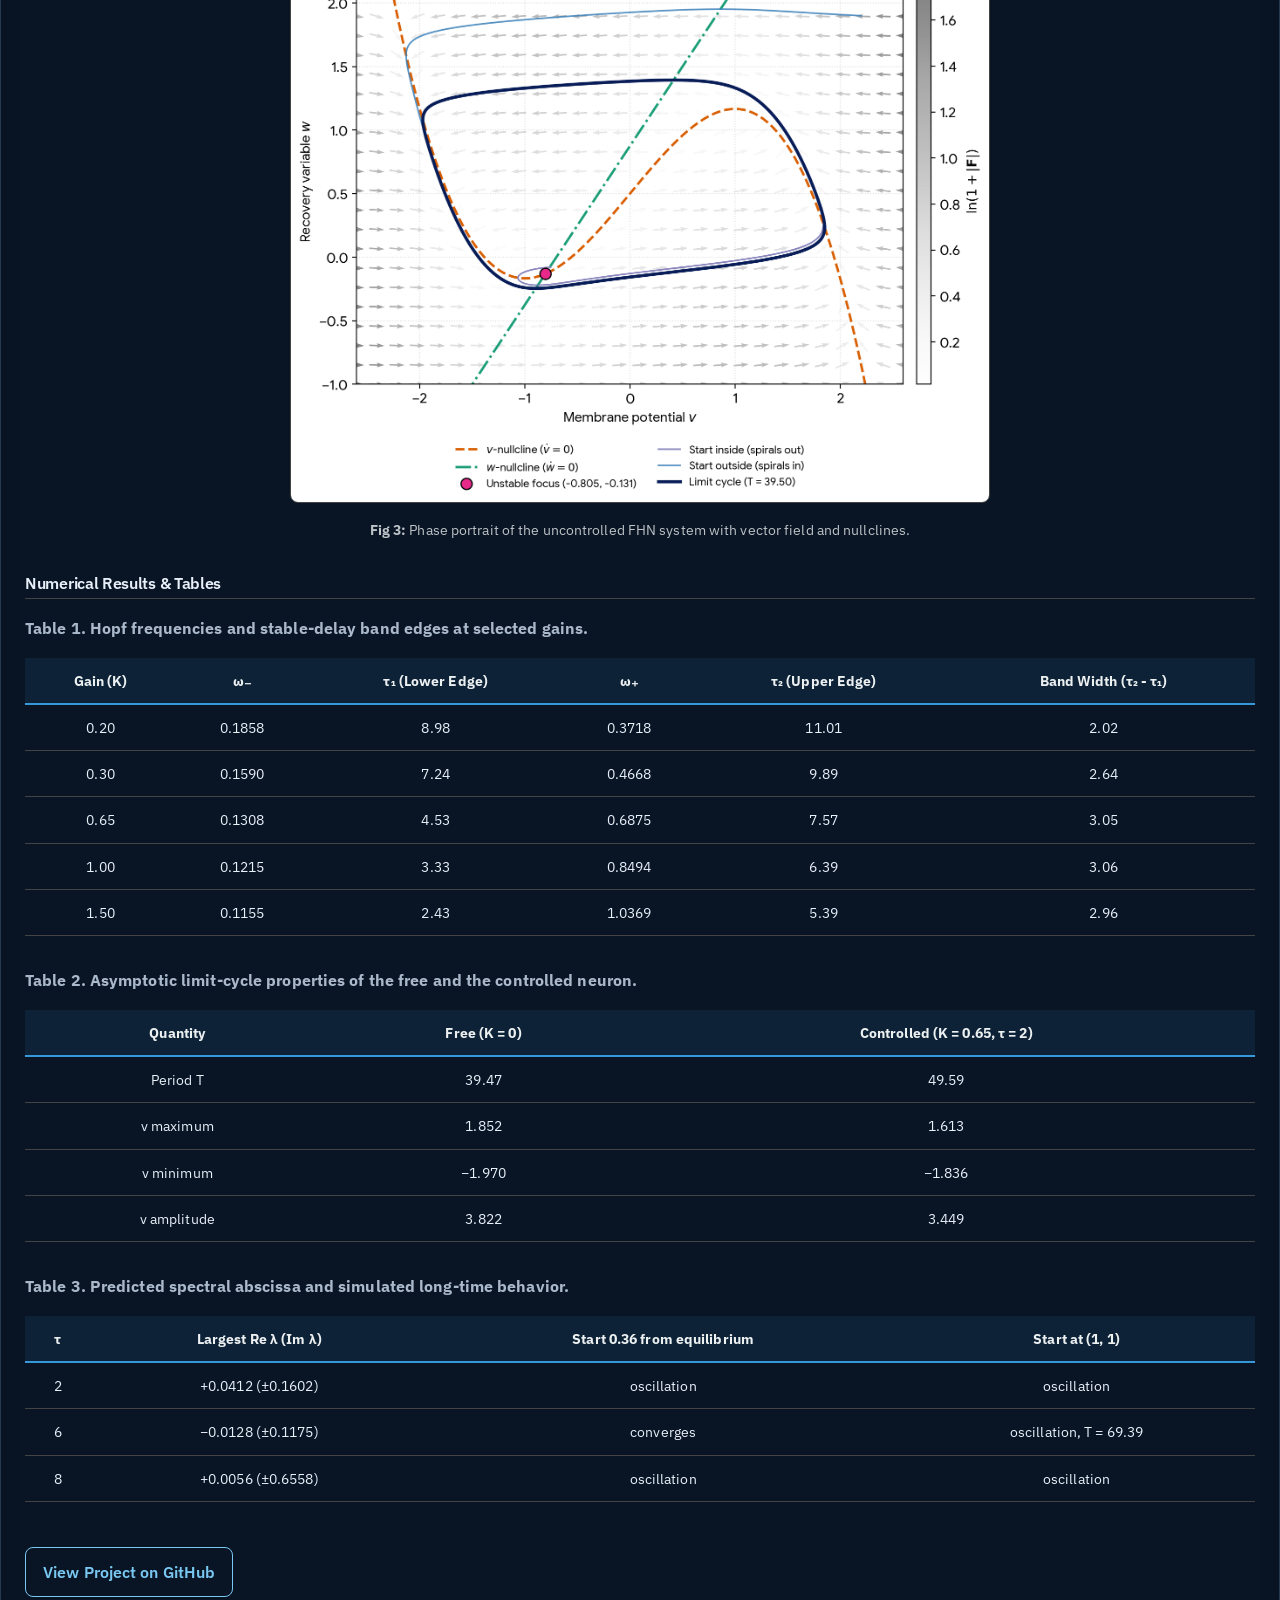
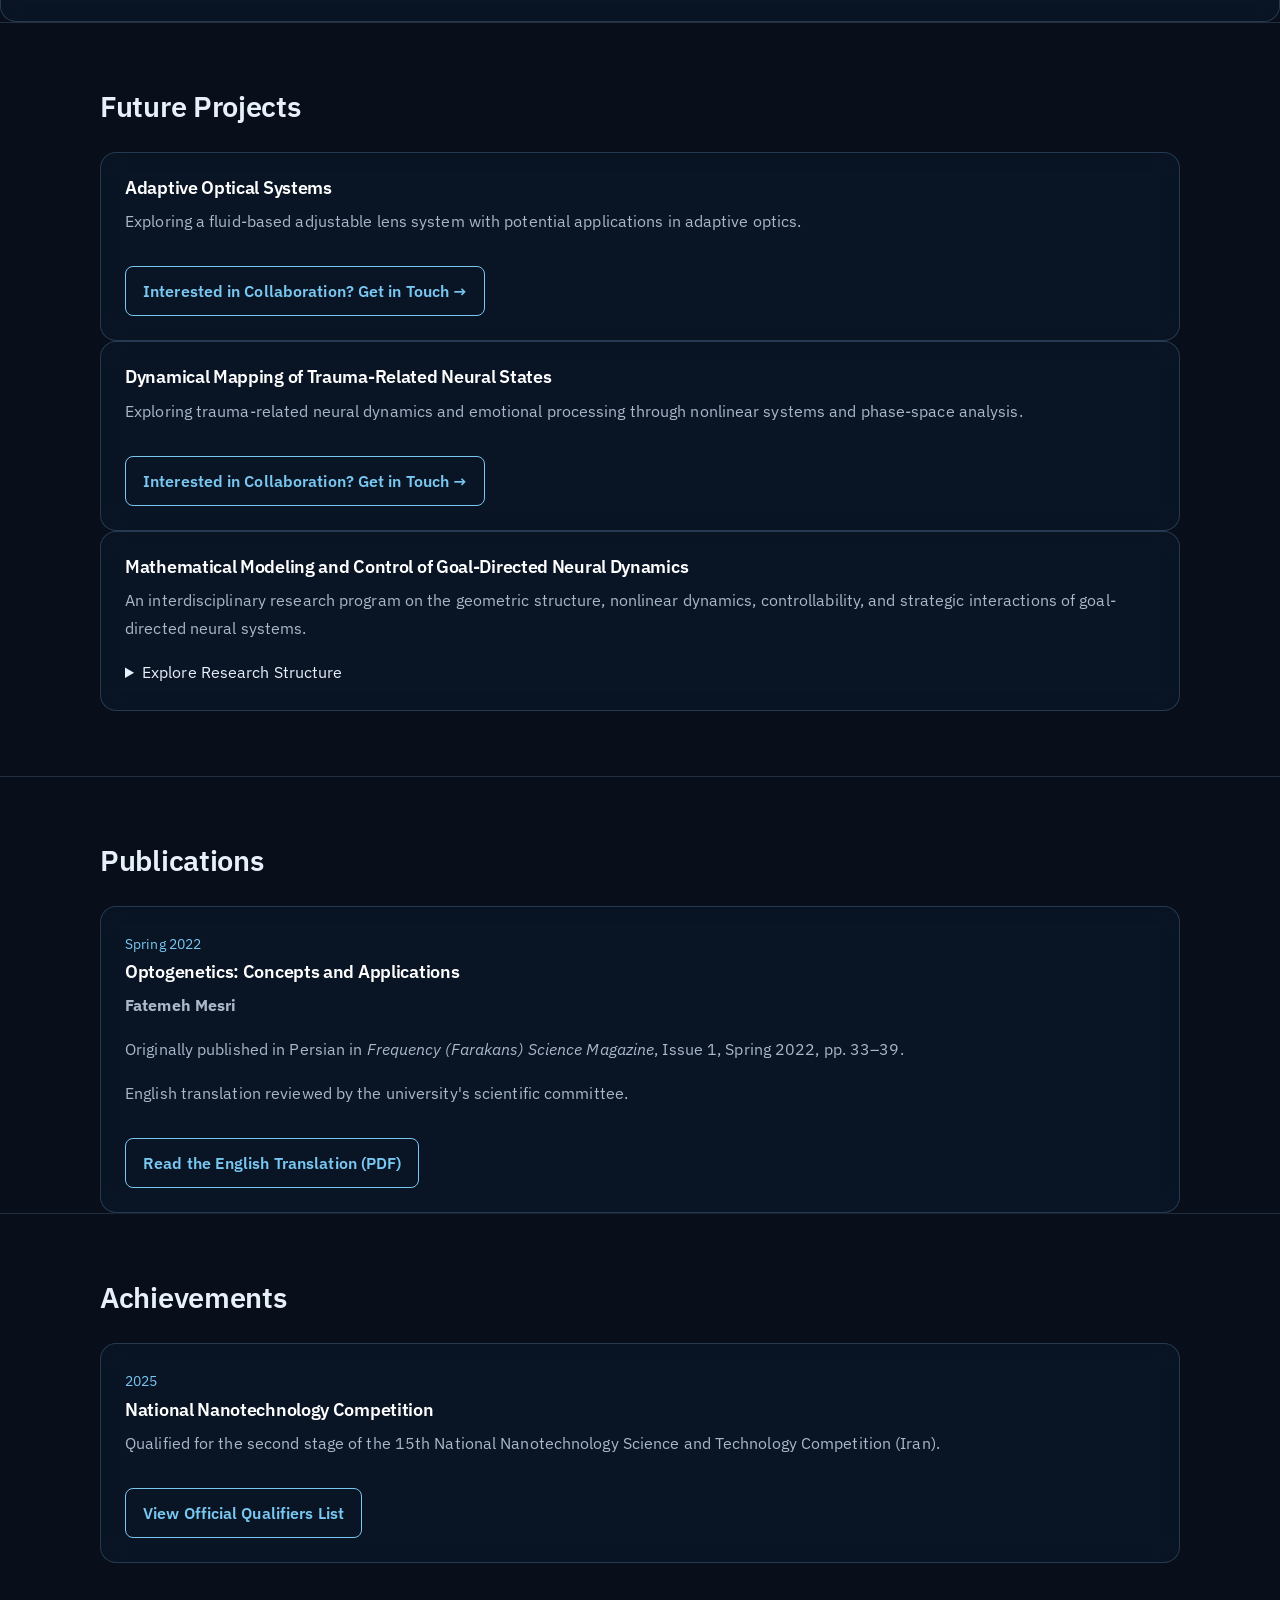
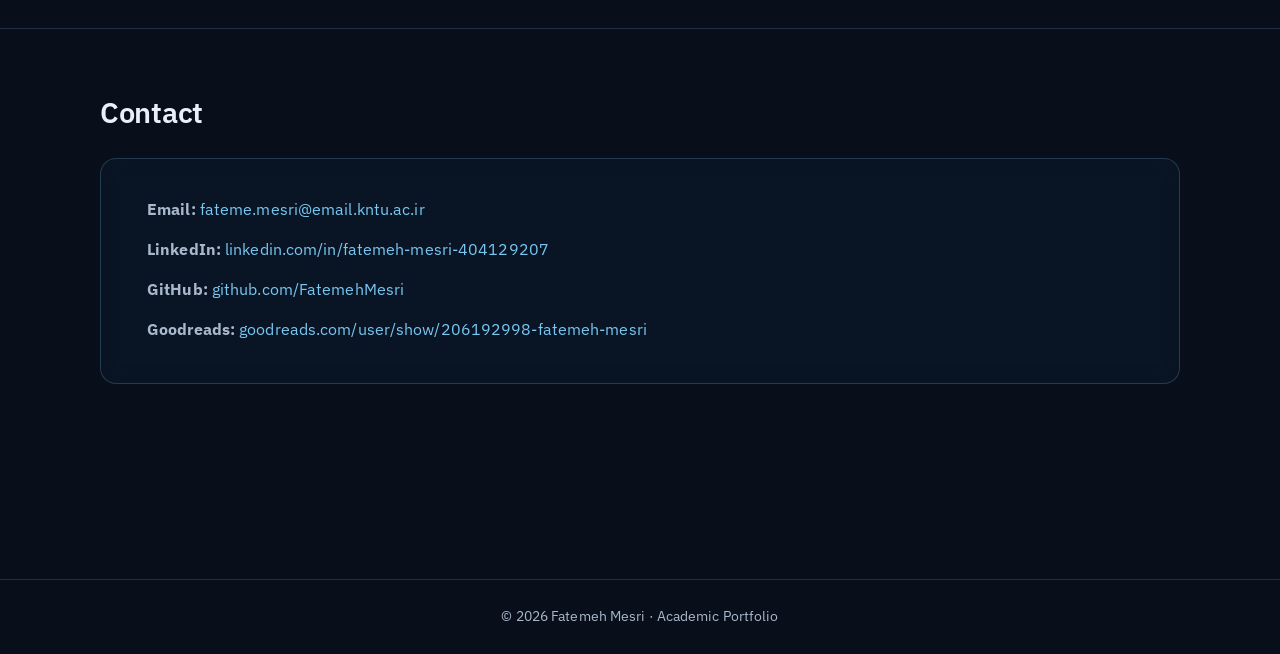
==== commit 600671be: "Update index.html" ====
--- a/index.html
+++ b/index.html
@@ -652,6 +652,199 @@
 </a>
     </div>
   </div>
+  <!-- ========================================== -->
+<!-- Project: Pyragas Time-Delayed Feedback -->
+<!-- ========================================== -->
+<div class="card" style="margin-top: 30px;">
+    <h3>Pyragas Time-Delayed Feedback in the FitzHugh–Nagumo Neuron: Linear Stability, Hopf Boundaries and Numerical Validation</h3>
+    
+    <p>
+        <strong>Project Overview:</strong> This project investigates the application of Pyragas time-delayed feedback control to stabilize the unstable equilibrium of the FitzHugh-Nagumo (FHN) neuron. The research derives the linear stability conditions, identifies Hopf bifurcation boundaries analytically, and validates the analytical predictions through robust numerical simulations (RK4 and DOP853) and Chebyshev pseudospectral collocation methods.
+    </p>
+
+    <p>
+        <strong>Research Areas:</strong> Computational Biophysics, Nonlinear Dynamics, Neural Networks.
+    </p>
+
+    <p>
+        <strong>Technologies:</strong> Python, NumPy, SciPy, Matplotlib.
+    </p>
+
+    <!-- Sub-projects Timeline Table -->
+    <h4 style="margin-top: 25px; border-bottom: 1px solid #444; padding-bottom: 5px;">Project Timeline & Phases</h4>
+    <div style="overflow-x: auto; margin-top: 15px; margin-bottom: 30px;">
+        <table style="width: 100%; border-collapse: collapse; text-align: left; font-size: 0.95em;">
+            <thead>
+                <tr style="border-bottom: 2px solid #3498db; color: #ecf0f1;">
+                    <th style="padding: 10px;">Phase</th>
+                    <th style="padding: 10px;">Sub-project Description</th>
+                    <th style="padding: 10px;">Start Date</th>
+                    <th style="padding: 10px;">End Date</th>
+                    <th style="padding: 10px;">Status</th>
+                </tr>
+            </thead>
+            <tbody>
+                <tr style="border-bottom: 1px solid #444;">
+                    <td style="padding: 10px;">1</td>
+                    <td style="padding: 10px;">Mathematical Modeling and Non-invasiveness Proof</td>
+                    <td style="padding: 10px;">Jan 2026</td>
+                    <td style="padding: 10px;">Feb 2026</td>
+                    <td style="padding: 10px; color: #2ecc71;">Completed</td>
+                </tr>
+                <tr style="border-bottom: 1px solid #444;">
+                    <td style="padding: 10px;">2</td>
+                    <td style="padding: 10px;">Linear Stability Analysis and Characteristic Equation Derivation</td>
+                    <td style="padding: 10px;">Mar 2026</td>
+                    <td style="padding: 10px;">Apr 2026</td>
+                    <td style="padding: 10px; color: #2ecc71;">Completed</td>
+                </tr>
+                <tr style="border-bottom: 1px solid #444;">
+                    <td style="padding: 10px;">3</td>
+                    <td style="padding: 10px;">Deriving Hopf Locus and Stable Delay Band Boundaries</td>
+                    <td style="padding: 10px;">May 2026</td>
+                    <td style="padding: 10px;">Jun 2026</td>
+                    <td style="padding: 10px; color: #2ecc71;">Completed</td>
+                </tr>
+                <tr style="border-bottom: 1px solid #444;">
+                    <td style="padding: 10px;">4</td>
+                    <td style="padding: 10px;">Numerical Validation (RK4, DOP853, and Chebyshev Collocation)</td>
+                    <td style="padding: 10px;">Jul 2026</td>
+                    <td style="padding: 10px;">Aug 2026</td>
+                    <td style="padding: 10px; color: #2ecc71;">Completed</td>
+                </tr>
+                <tr style="border-bottom: 1px solid #444;">
+                    <td style="padding: 10px;">5</td>
+                    <td style="padding: 10px;">Case Studies (Delay Below and Inside the Stable Band)</td>
+                    <td style="padding: 10px;">Sep 2026</td>
+                    <td style="padding: 10px;">Oct 2026</td>
+                    <td style="padding: 10px; color: #2ecc71;">Completed</td>
+                </tr>
+            </tbody>
+        </table>
+    </div>
+
+    <!-- Visualizations Section -->
+    <h4 style="margin-top: 25px; border-bottom: 1px solid #444; padding-bottom: 5px;">Key Visualizations</h4>
+    
+    <div style="display: flex; flex-wrap: wrap; gap: 20px; margin-top: 15px; justify-content: center;">
+        
+        <!-- Figure 1: Hopf Boundaries -->
+        <div style="flex: 1; min-width: 300px; text-align: center;">
+            <img src="assets/hopf_boundaries.png" alt="Hopf Bifurcation Boundaries" style="max-width: 100%; border-radius: 8px; border: 1px solid #444;">
+            <p style="font-size: 0.85em; color: #bdc3c7; margin-top: 8px;">
+                <strong>Fig 1:</strong> Hopf Bifurcation Boundaries in (K, τ) Space.
+            </p>
+        </div>
+        
+        <!-- Figure 2: Controlled vs Uncontrolled -->
+        <div style="flex: 1; min-width: 300px; text-align: center;">
+            <img src="assets/controlled_vs_uncontrolled.png" alt="Controlled vs Uncontrolled Trajectories" style="max-width: 100%; border-radius: 8px; border: 1px solid #444;">
+            <p style="font-size: 0.85em; color: #bdc3c7; margin-top: 8px;">
+                <strong>Fig 2:</strong> Comparison of uncontrolled and controlled (K=0.65, τ=2) membrane potential and phase trajectory.
+            </p>
+        </div>
+
+    </div>
+
+    <div style="text-align: center; margin-top: 20px;">
+        <!-- Figure 3: Phase Portrait -->
+        <img src="assets/phase_portrait.png" alt="FitzHugh-Nagumo Phase Portrait" style="max-width: 100%; max-width: 700px; border-radius: 8px; border: 1px solid #444;">
+        <p style="font-size: 0.85em; color: #bdc3c7; margin-top: 8px;">
+            <strong>Fig 3:</strong> Phase portrait of the uncontrolled FHN system with vector field and nullclines.
+        </p>
+    </div>
+
+    <!-- Tables Section -->
+    <h4 style="margin-top: 30px; border-bottom: 1px solid #444; padding-bottom: 5px;">Numerical Results & Tables</h4>
+    
+    <!-- Table 1 -->
+    <p style="margin-top: 15px; font-weight: bold;">Table 1. Hopf frequencies and stable-delay band edges at selected gains.</p>
+    <div style="overflow-x: auto; margin-top: 10px; margin-bottom: 30px;">
+        <table style="width: 100%; border-collapse: collapse; text-align: center; font-size: 0.9em;">
+            <thead>
+                <tr style="border-bottom: 2px solid #3498db; color: #ecf0f1; background-color: rgba(52, 152, 219, 0.1);">
+                    <th style="padding: 10px;">Gain (K)</th>
+                    <th style="padding: 10px;">ω₋</th>
+                    <th style="padding: 10px;">τ₁ (Lower Edge)</th>
+                    <th style="padding: 10px;">ω₊</th>
+                    <th style="padding: 10px;">τ₂ (Upper Edge)</th>
+                    <th style="padding: 10px;">Band Width (τ₂ - τ₁)</th>
+                </tr>
+            </thead>
+            <tbody>
+                <tr style="border-bottom: 1px solid #444;">
+                    <td style="padding: 10px;">0.20</td><td style="padding: 10px;">0.1858</td><td style="padding: 10px;">8.98</td><td style="padding: 10px;">0.3718</td><td style="padding: 10px;">11.01</td><td style="padding: 10px;">2.02</td>
+                </tr>
+                <tr style="border-bottom: 1px solid #444;">
+                    <td style="padding: 10px;">0.30</td><td style="padding: 10px;">0.1590</td><td style="padding: 10px;">7.24</td><td style="padding: 10px;">0.4668</td><td style="padding: 10px;">9.89</td><td style="padding: 10px;">2.64</td>
+                </tr>
+                <tr style="border-bottom: 1px solid #444;">
+                    <td style="padding: 10px;">0.65</td><td style="padding: 10px;">0.1308</td><td style="padding: 10px;">4.53</td><td style="padding: 10px;">0.6875</td><td style="padding: 10px;">7.57</td><td style="padding: 10px;">3.05</td>
+                </tr>
+                <tr style="border-bottom: 1px solid #444;">
+                    <td style="padding: 10px;">1.00</td><td style="padding: 10px;">0.1215</td><td style="padding: 10px;">3.33</td><td style="padding: 10px;">0.8494</td><td style="padding: 10px;">6.39</td><td style="padding: 10px;">3.06</td>
+                </tr>
+                <tr style="border-bottom: 1px solid #444;">
+                    <td style="padding: 10px;">1.50</td><td style="padding: 10px;">0.1155</td><td style="padding: 10px;">2.43</td><td style="padding: 10px;">1.0369</td><td style="padding: 10px;">5.39</td><td style="padding: 10px;">2.96</td>
+                </tr>
+            </tbody>
+        </table>
+    </div>
+
+    <!-- Table 2 -->
+    <p style="margin-top: 15px; font-weight: bold;">Table 2. Asymptotic limit-cycle properties of the free and the controlled neuron.</p>
+    <div style="overflow-x: auto; margin-top: 10px; margin-bottom: 30px;">
+        <table style="width: 100%; border-collapse: collapse; text-align: center; font-size: 0.9em;">
+            <thead>
+                <tr style="border-bottom: 2px solid #3498db; color: #ecf0f1; background-color: rgba(52, 152, 219, 0.1);">
+                    <th style="padding: 10px;">Quantity</th>
+                    <th style="padding: 10px;">Free (K = 0)</th>
+                    <th style="padding: 10px;">Controlled (K = 0.65, τ = 2)</th>
+                </tr>
+            </thead>
+            <tbody>
+                <tr style="border-bottom: 1px solid #444;"><td style="padding: 10px;">Period T</td><td style="padding: 10px;">39.47</td><td style="padding: 10px;">49.59</td></tr>
+                <tr style="border-bottom: 1px solid #444;"><td style="padding: 10px;">v maximum</td><td style="padding: 10px;">1.852</td><td style="padding: 10px;">1.613</td></tr>
+                <tr style="border-bottom: 1px solid #444;"><td style="padding: 10px;">v minimum</td><td style="padding: 10px;">−1.970</td><td style="padding: 10px;">−1.836</td></tr>
+                <tr style="border-bottom: 1px solid #444;"><td style="padding: 10px;">v amplitude</td><td style="padding: 10px;">3.822</td><td style="padding: 10px;">3.449</td></tr>
+            </tbody>
+        </table>
+    </div>
+
+    <!-- Table 3 -->
+    <p style="margin-top: 15px; font-weight: bold;">Table 3. Predicted spectral abscissa and simulated long-time behavior.</p>
+    <div style="overflow-x: auto; margin-top: 10px; margin-bottom: 30px;">
+        <table style="width: 100%; border-collapse: collapse; text-align: center; font-size: 0.9em;">
+            <thead>
+                <tr style="border-bottom: 2px solid #3498db; color: #ecf0f1; background-color: rgba(52, 152, 219, 0.1);">
+                    <th style="padding: 10px;">τ</th>
+                    <th style="padding: 10px;">Largest Re λ (Im λ)</th>
+                    <th style="padding: 10px;">Start 0.36 from equilibrium</th>
+                    <th style="padding: 10px;">Start at (1, 1)</th>
+                </tr>
+            </thead>
+            <tbody>
+                <tr style="border-bottom: 1px solid #444;">
+                    <td style="padding: 10px;">2</td><td style="padding: 10px;">+0.0412 (±0.1602)</td><td style="padding: 10px;">oscillation</td><td style="padding: 10px;">oscillation</td>
+                </tr>
+                <tr style="border-bottom: 1px solid #444;">
+                    <td style="padding: 10px;">6</td><td style="padding: 10px;">−0.0128 (±0.1175)</td><td style="padding: 10px;">converges</td><td style="padding: 10px;">oscillation, T = 69.39</td>
+                </tr>
+                <tr style="border-bottom: 1px solid #444;">
+                    <td style="padding: 10px;">8</td><td style="padding: 10px;">+0.0056 (±0.6558)</td><td style="padding: 10px;">oscillation</td><td style="padding: 10px;">oscillation</td>
+                </tr>
+            </tbody>
+        </table>
+    </div>
+
+    <!-- Project Link -->
+    <a class="project-link" href="https://github.com/FatemehMesri" target="_blank" rel="noopener noreferrer">
+        View Project on GitHub
+    </a>
+</div>
+<!-- ========================================== -->
+<!-- End of Project -->
+<!-- ========================================== -->
 <section class="section" id="future-projects">
     <div class="container">
         <h2 class="section-title">Future Projects</h2>
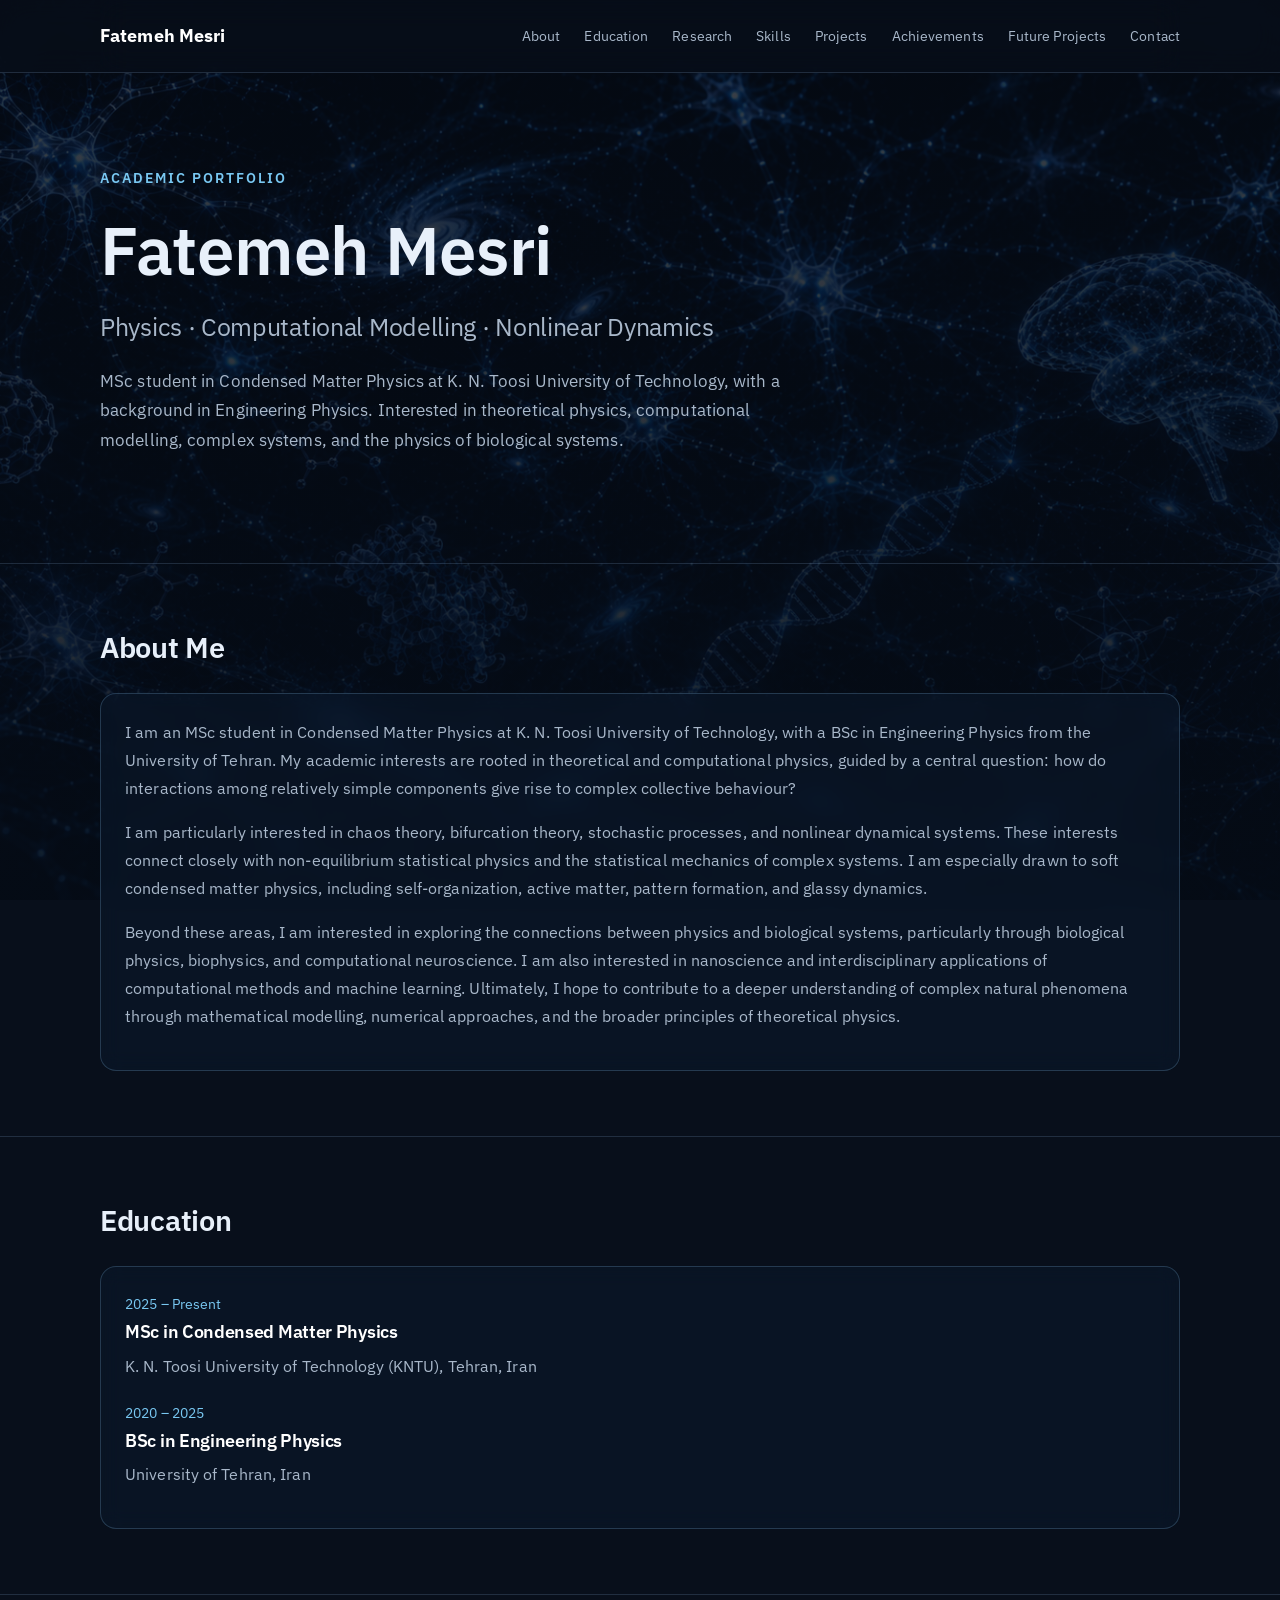
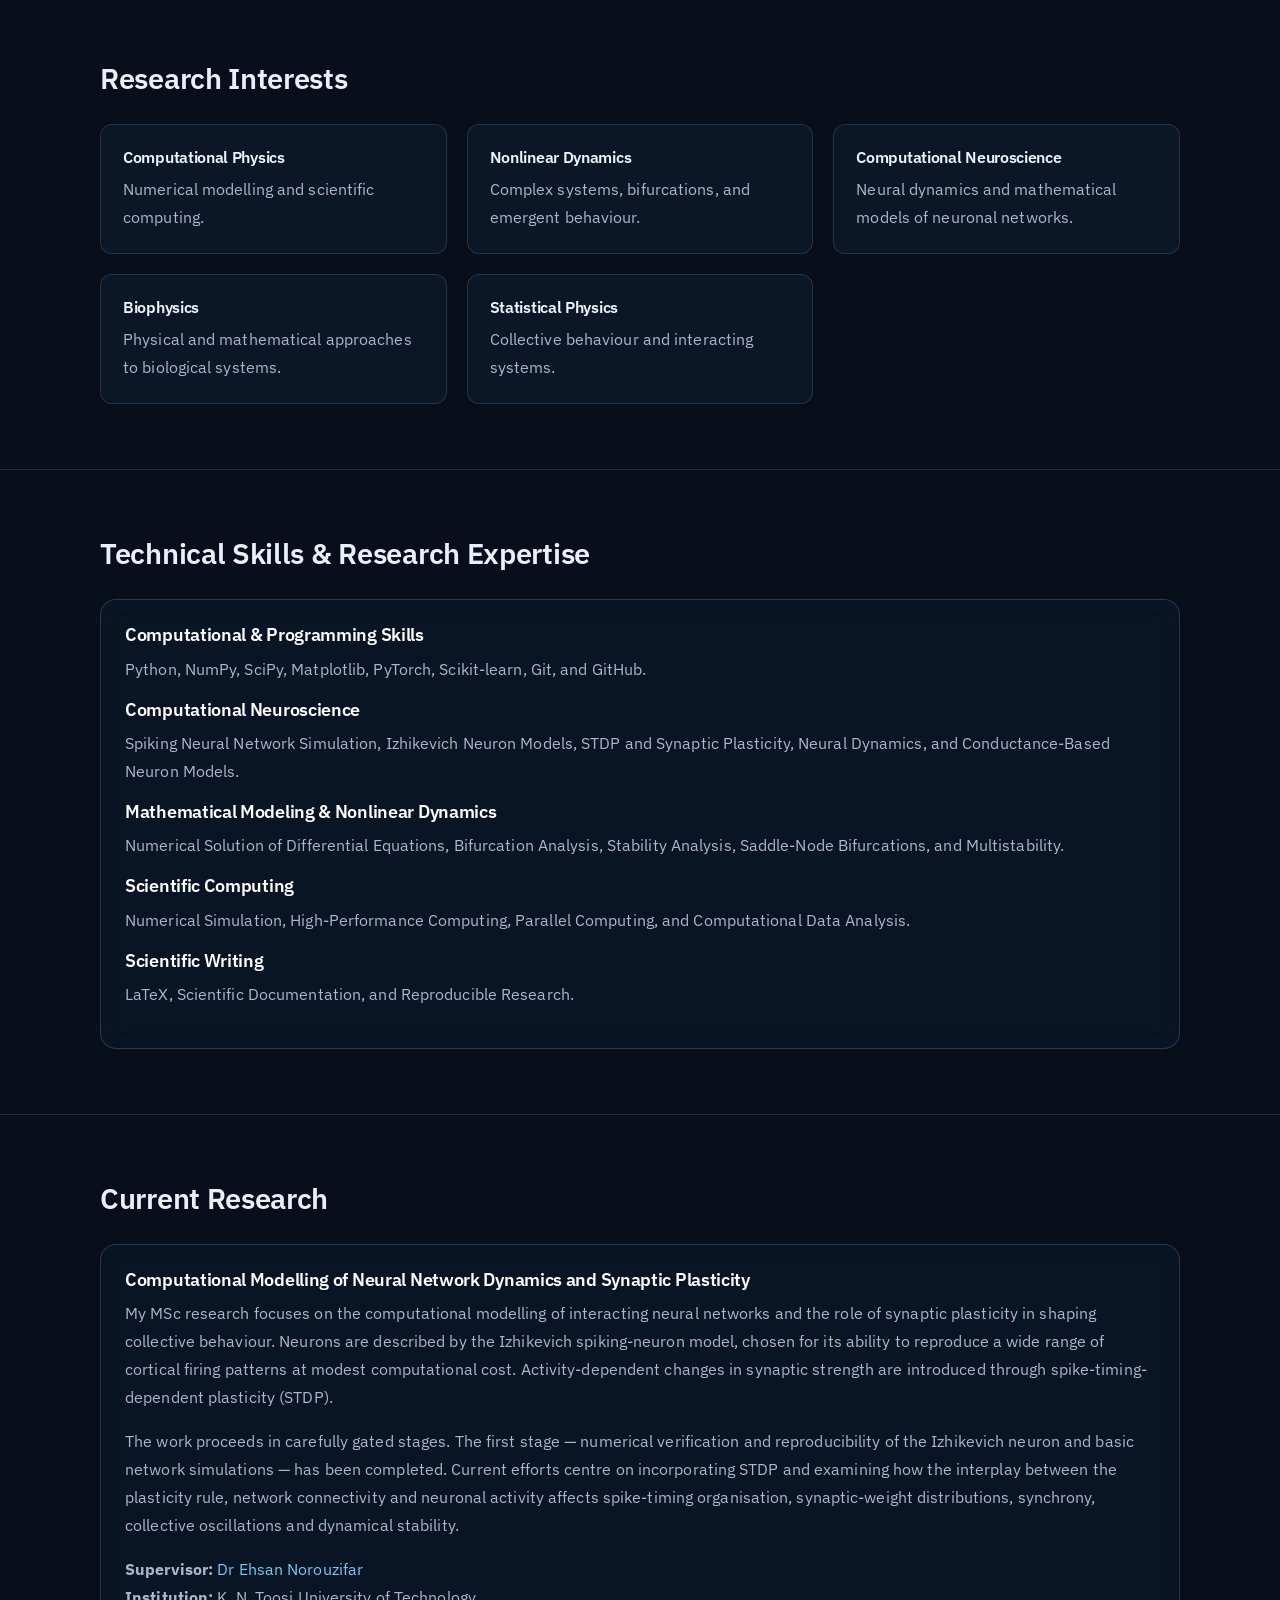
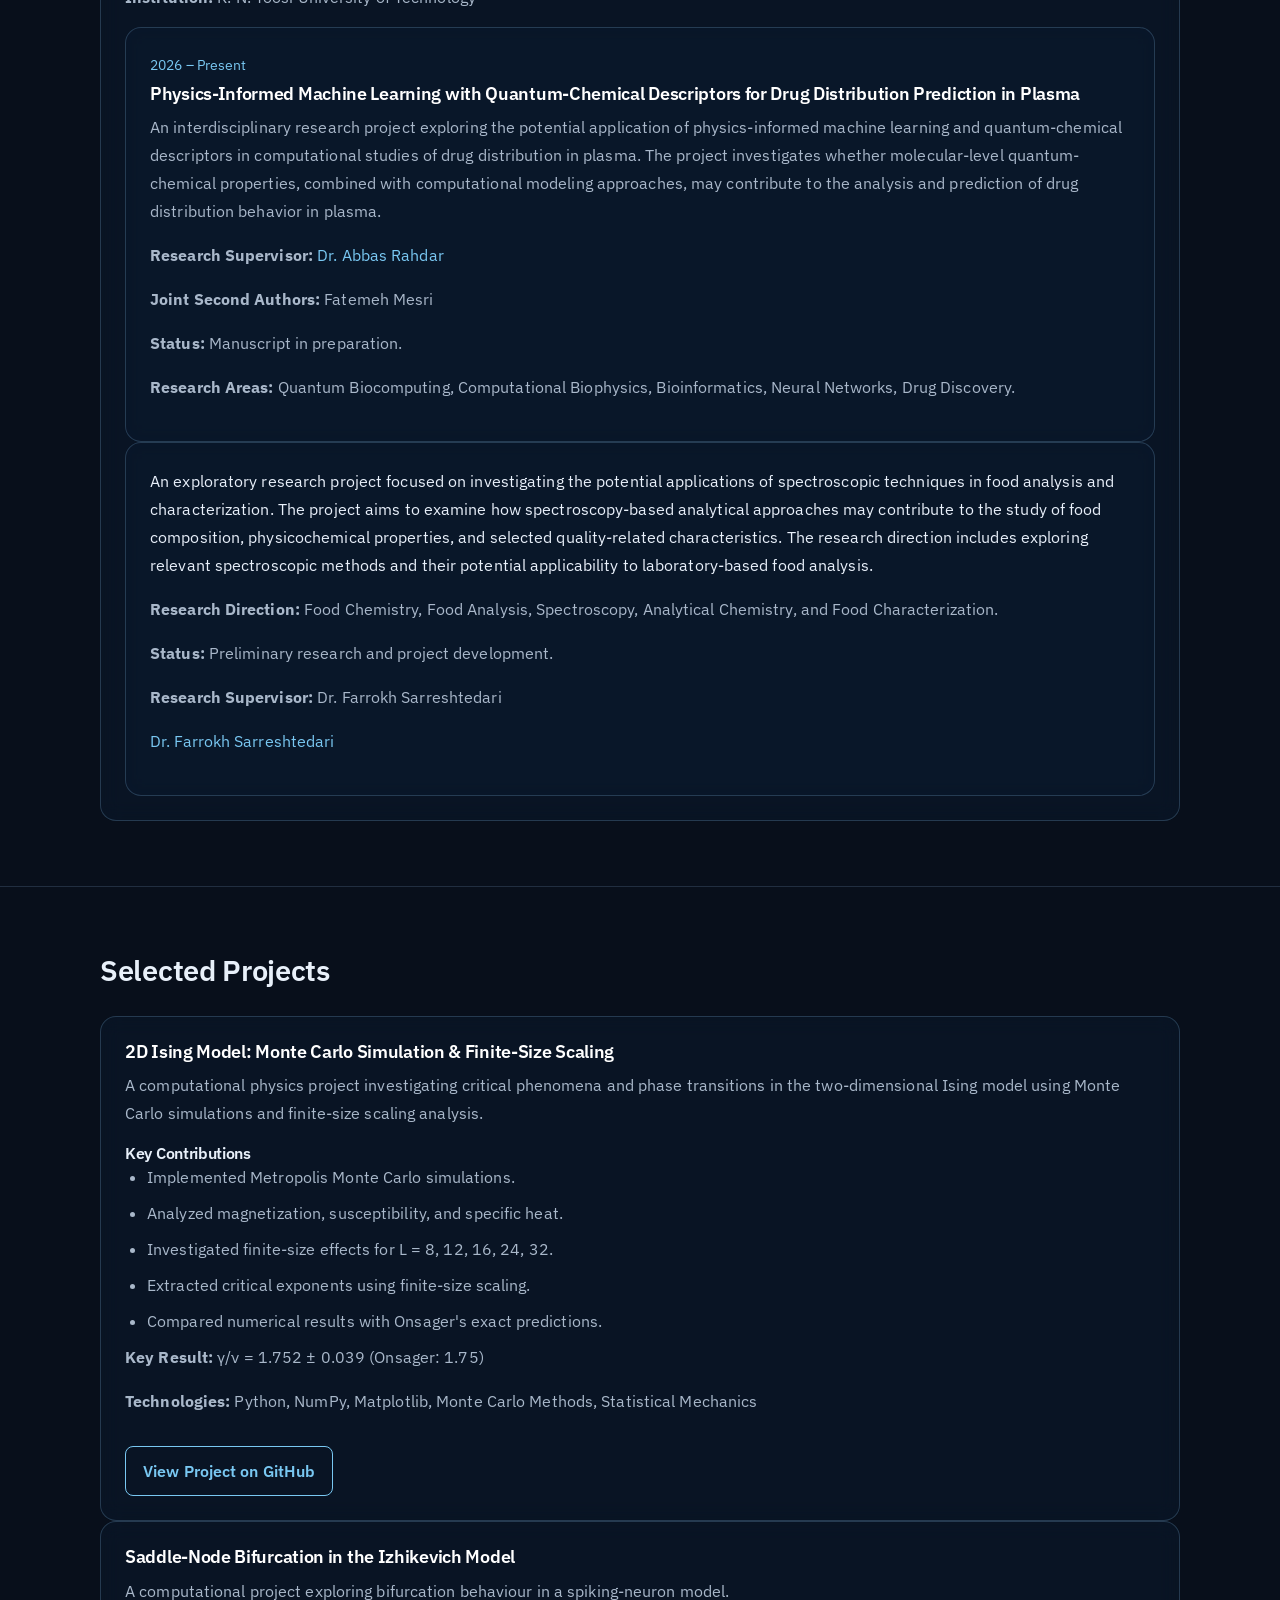
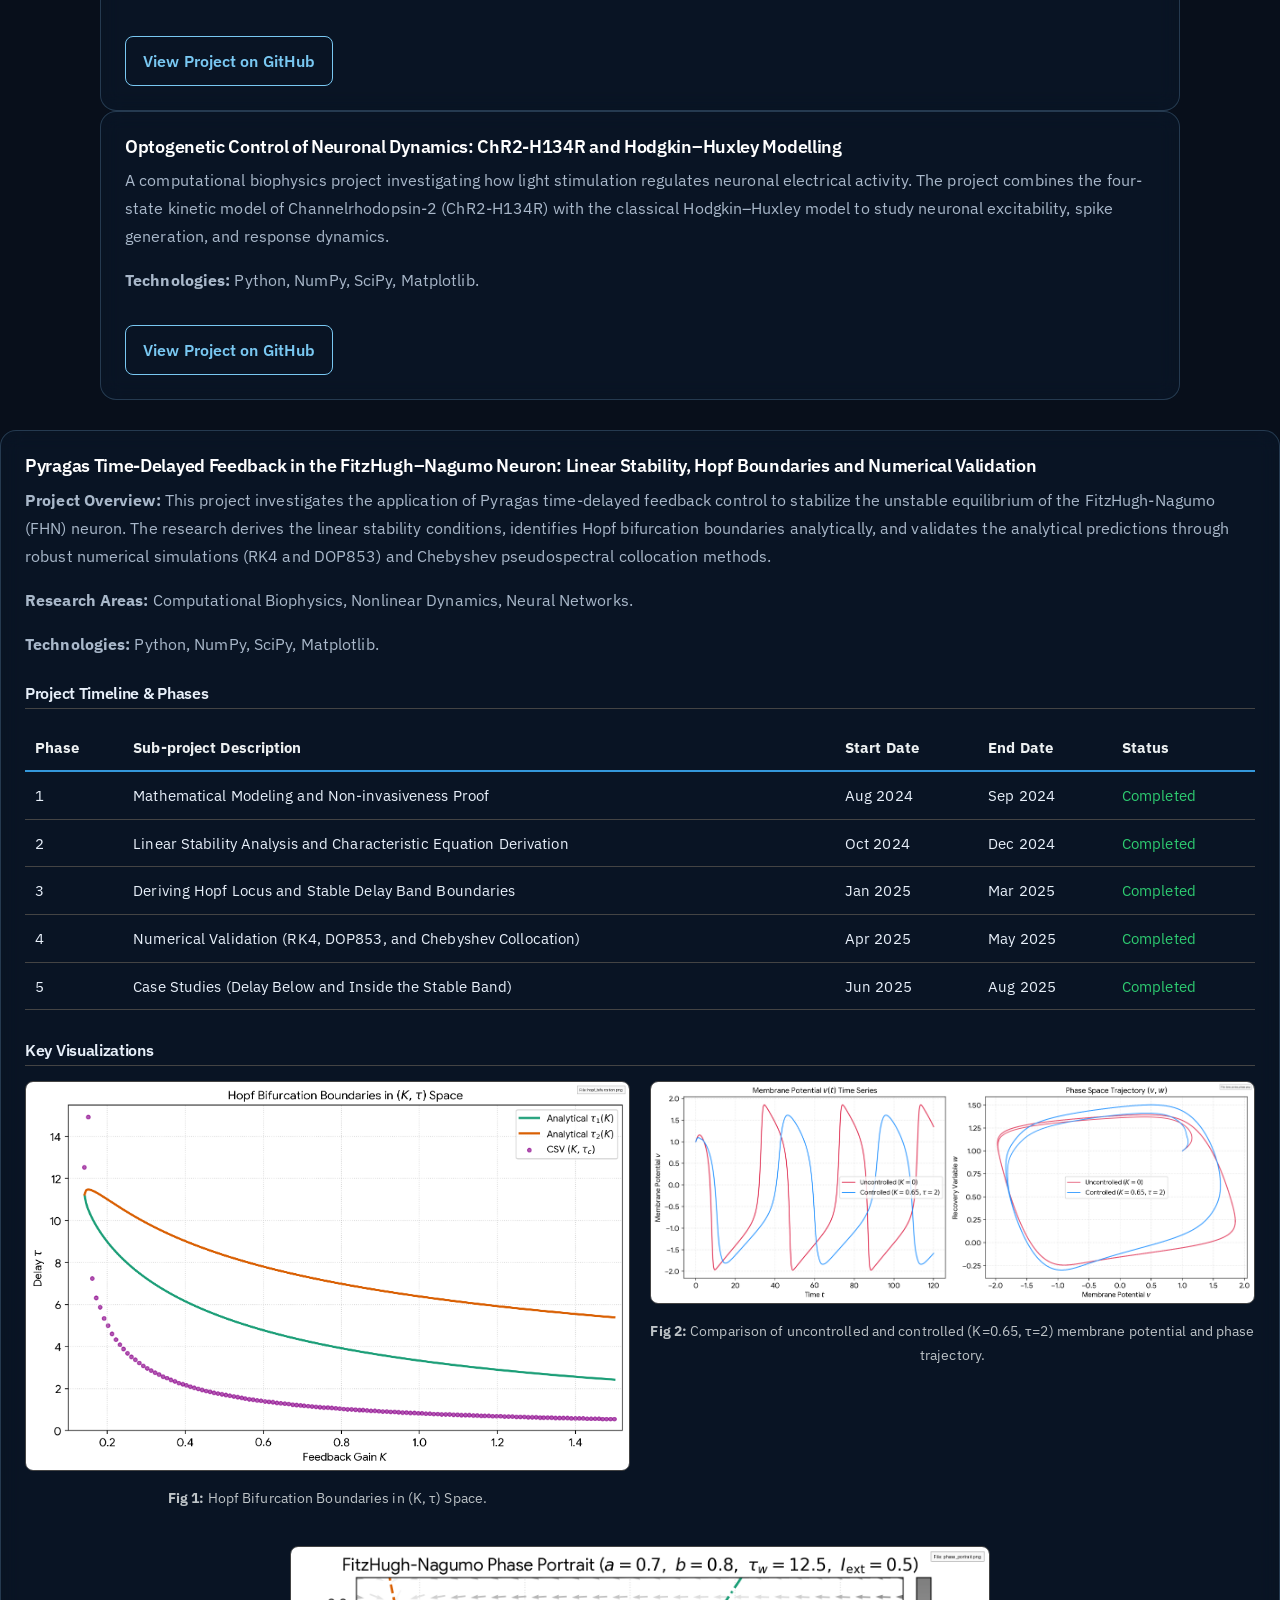
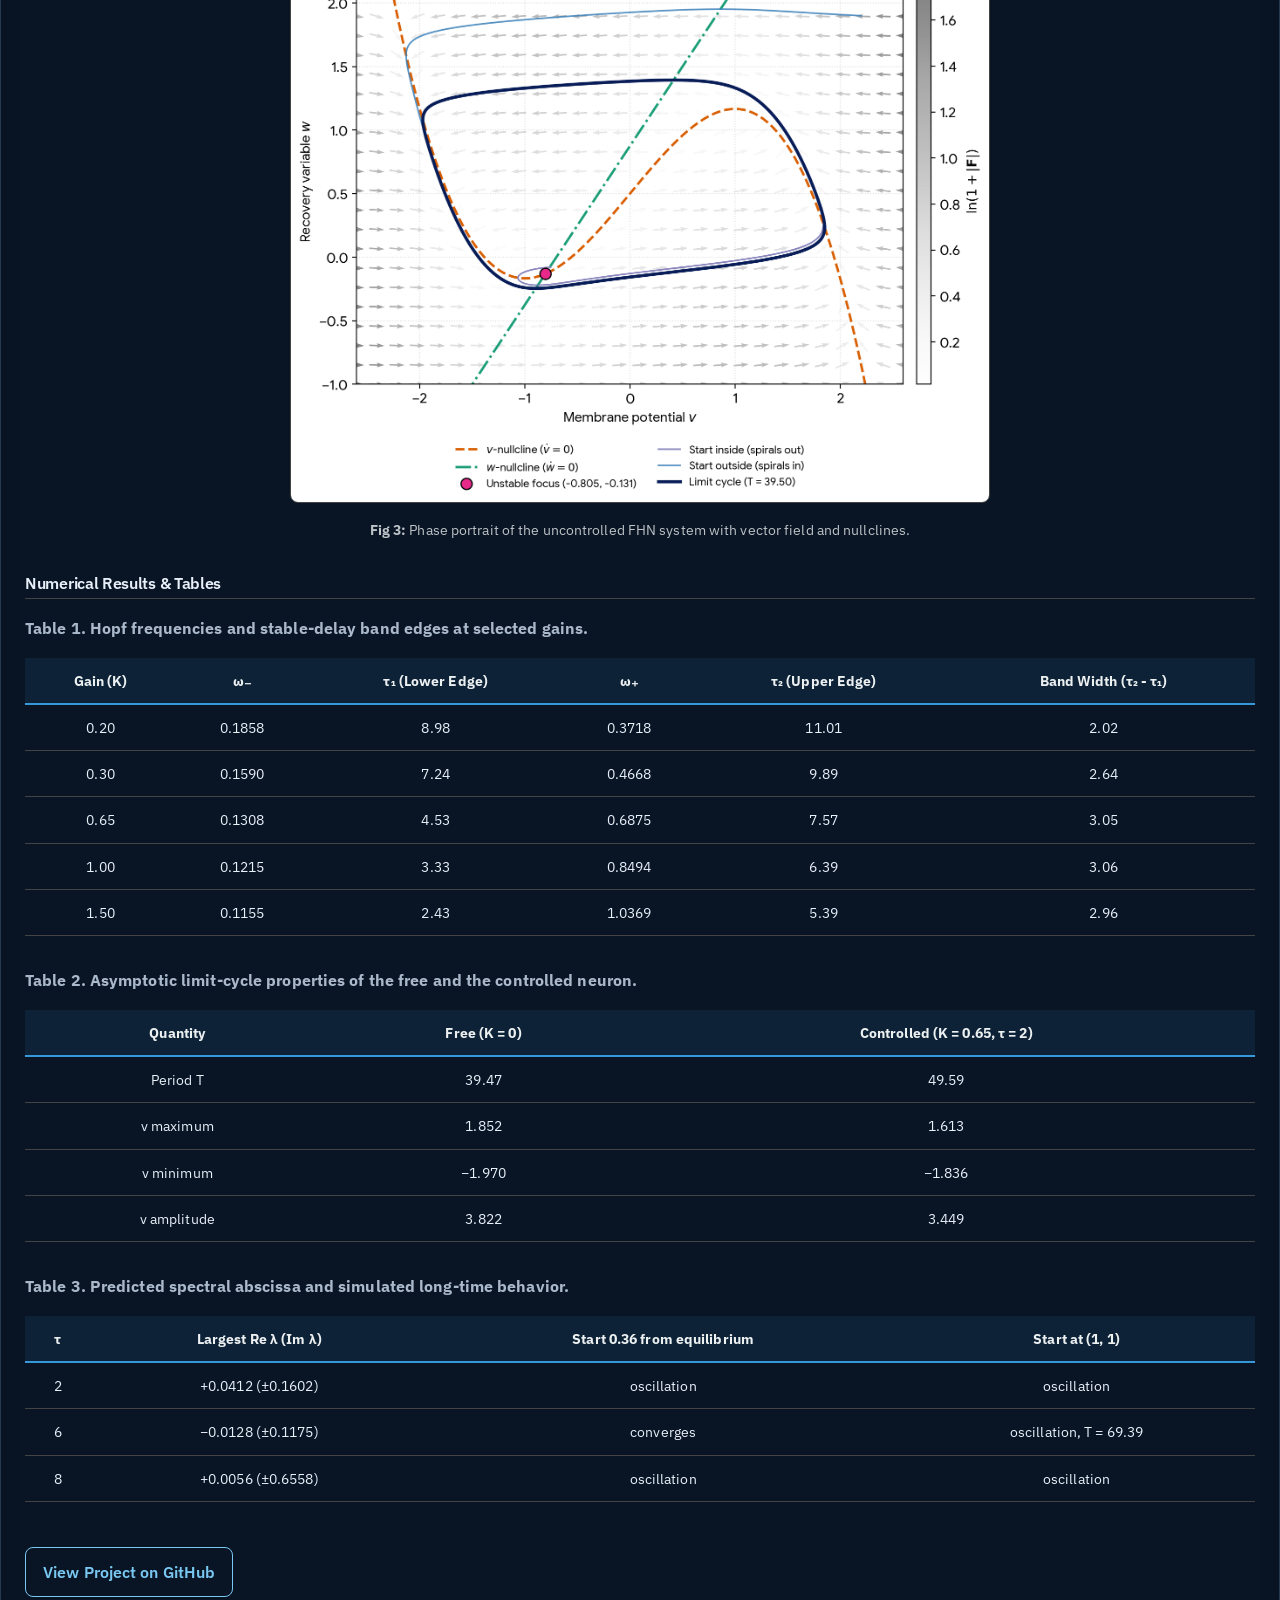
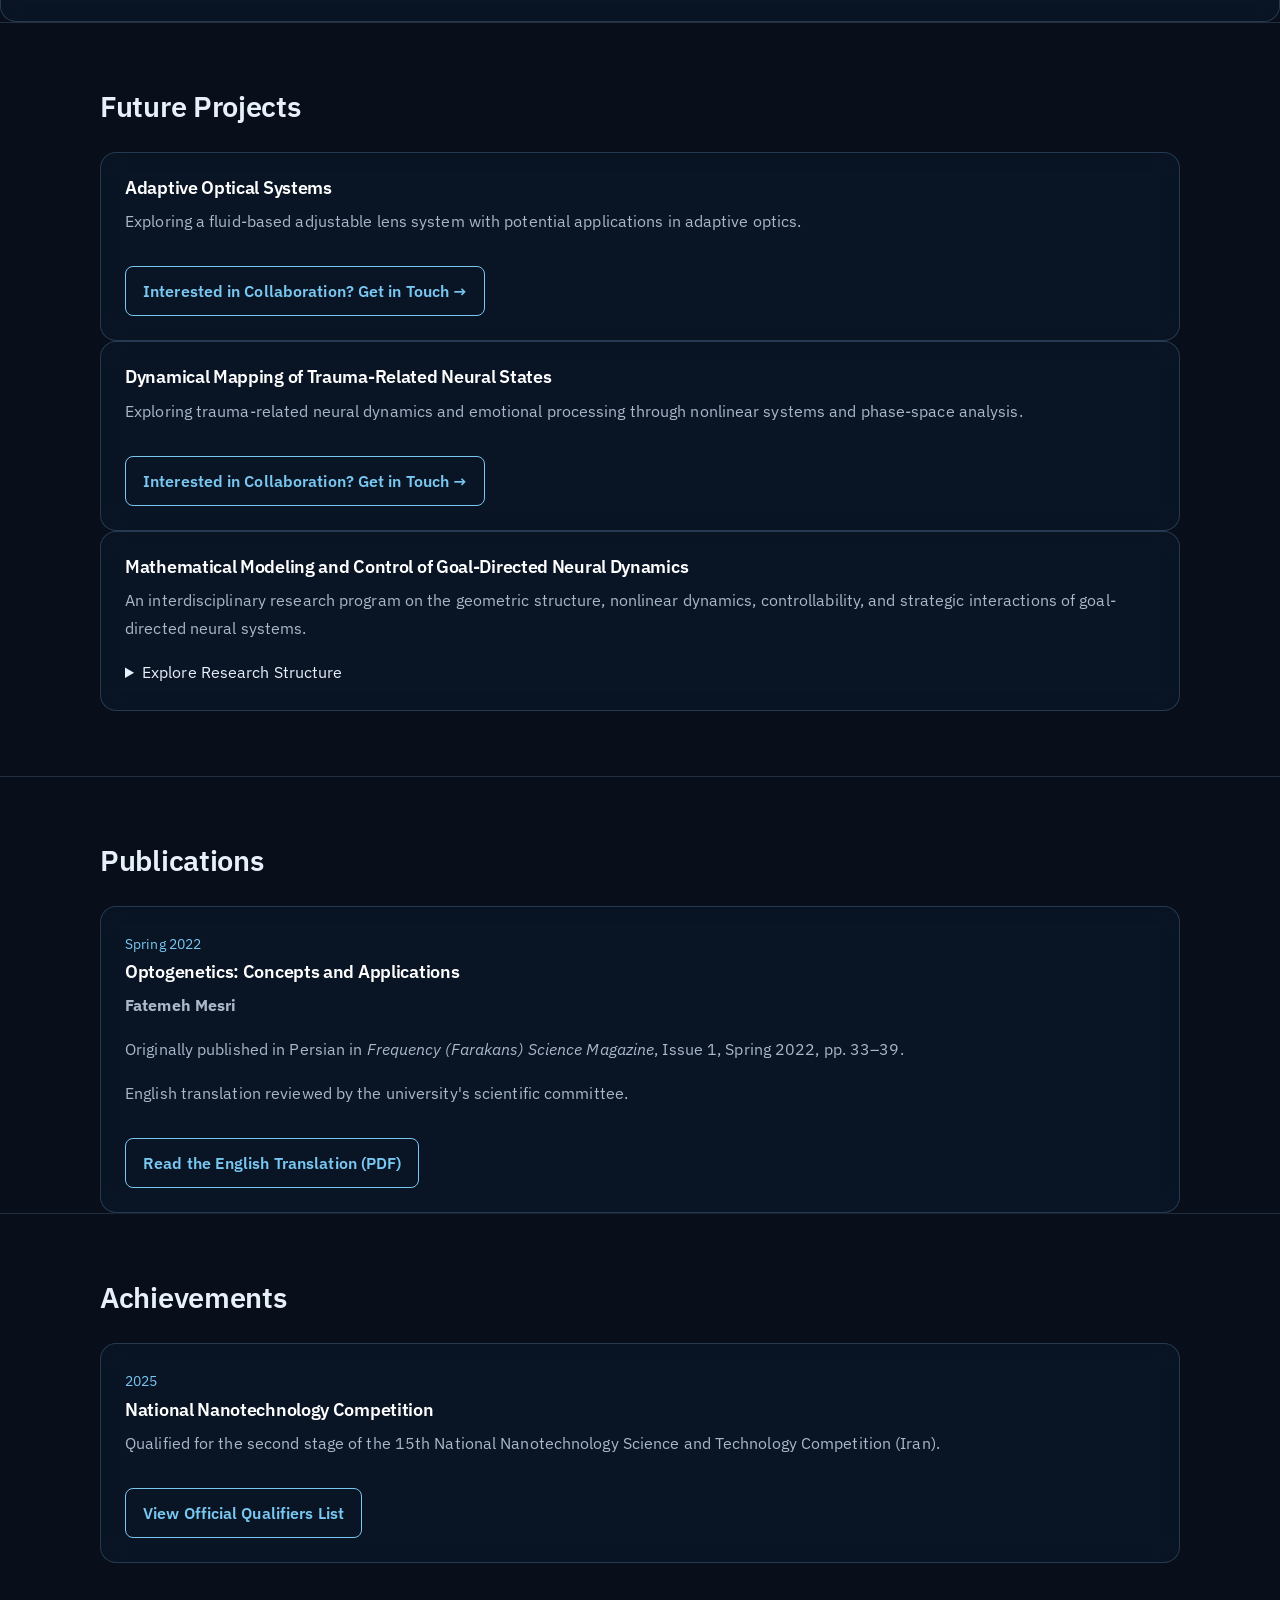
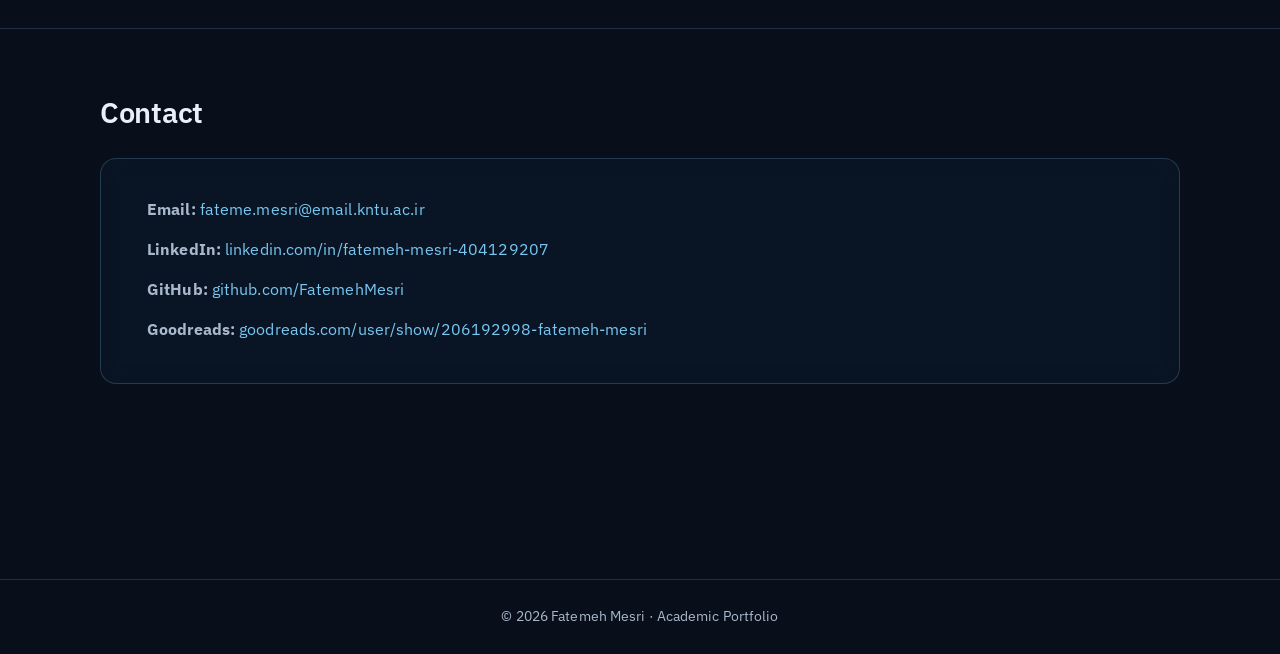
==== commit f1b09c30: "Update index.html" ====
--- a/index.html
+++ b/index.html
@@ -671,7 +671,7 @@
     </p>
 
     <!-- Sub-projects Timeline Table -->
-    <h4 style="margin-top: 25px; border-bottom: 1px solid #444; padding-bottom: 5px;">Project Timeline & Phases</h4>
+   <h4 style="margin-top: 25px; border-bottom: 1px solid #444; padding-bottom: 5px;">Project Timeline & Phases</h4>
     <div style="overflow-x: auto; margin-top: 15px; margin-bottom: 30px;">
         <table style="width: 100%; border-collapse: collapse; text-align: left; font-size: 0.95em;">
             <thead>
@@ -684,45 +684,53 @@
                 </tr>
             </thead>
             <tbody>
+                <!-- Phase 1: Simple / Short (1 month) -->
                 <tr style="border-bottom: 1px solid #444;">
                     <td style="padding: 10px;">1</td>
                     <td style="padding: 10px;">Mathematical Modeling and Non-invasiveness Proof</td>
-                    <td style="padding: 10px;">Jan 2026</td>
-                    <td style="padding: 10px;">Feb 2026</td>
+                    <td style="padding: 10px;">Aug 2024</td>
+                    <td style="padding: 10px;">Sep 2024</td>
                     <td style="padding: 10px; color: #2ecc71;">Completed</td>
                 </tr>
+                
+                <!-- Phase 2: Difficult / Long (60 days) -->
                 <tr style="border-bottom: 1px solid #444;">
                     <td style="padding: 10px;">2</td>
                     <td style="padding: 10px;">Linear Stability Analysis and Characteristic Equation Derivation</td>
-                    <td style="padding: 10px;">Mar 2026</td>
-                    <td style="padding: 10px;">Apr 2026</td>
+                    <td style="padding: 10px;">Oct 2024</td>
+                    <td style="padding: 10px;">Dec 2024</td>
                     <td style="padding: 10px; color: #2ecc71;">Completed</td>
                 </tr>
+                
+                <!-- Phase 3: Difficult / Long (60 days) -->
                 <tr style="border-bottom: 1px solid #444;">
                     <td style="padding: 10px;">3</td>
                     <td style="padding: 10px;">Deriving Hopf Locus and Stable Delay Band Boundaries</td>
-                    <td style="padding: 10px;">May 2026</td>
-                    <td style="padding: 10px;">Jun 2026</td>
+                    <td style="padding: 10px;">Jan 2025</td>
+                    <td style="padding: 10px;">Mar 2025</td>
                     <td style="padding: 10px; color: #2ecc71;">Completed</td>
                 </tr>
+                
+                <!-- Phase 4: Simple / Short (1 month) -->
                 <tr style="border-bottom: 1px solid #444;">
                     <td style="padding: 10px;">4</td>
                     <td style="padding: 10px;">Numerical Validation (RK4, DOP853, and Chebyshev Collocation)</td>
-                    <td style="padding: 10px;">Jul 2026</td>
-                    <td style="padding: 10px;">Aug 2026</td>
+                    <td style="padding: 10px;">Apr 2025</td>
+                    <td style="padding: 10px;">May 2025</td>
                     <td style="padding: 10px; color: #2ecc71;">Completed</td>
                 </tr>
+                
+                <!-- Phase 5: Difficult / Long (70 days) -->
                 <tr style="border-bottom: 1px solid #444;">
                     <td style="padding: 10px;">5</td>
                     <td style="padding: 10px;">Case Studies (Delay Below and Inside the Stable Band)</td>
-                    <td style="padding: 10px;">Sep 2026</td>
-                    <td style="padding: 10px;">Oct 2026</td>
+                    <td style="padding: 10px;">Jun 2025</td>
+                    <td style="padding: 10px;">Aug 2025</td>
                     <td style="padding: 10px; color: #2ecc71;">Completed</td>
                 </tr>
             </tbody>
         </table>
     </div>
-
     <!-- Visualizations Section -->
     <h4 style="margin-top: 25px; border-bottom: 1px solid #444; padding-bottom: 5px;">Key Visualizations</h4>
     
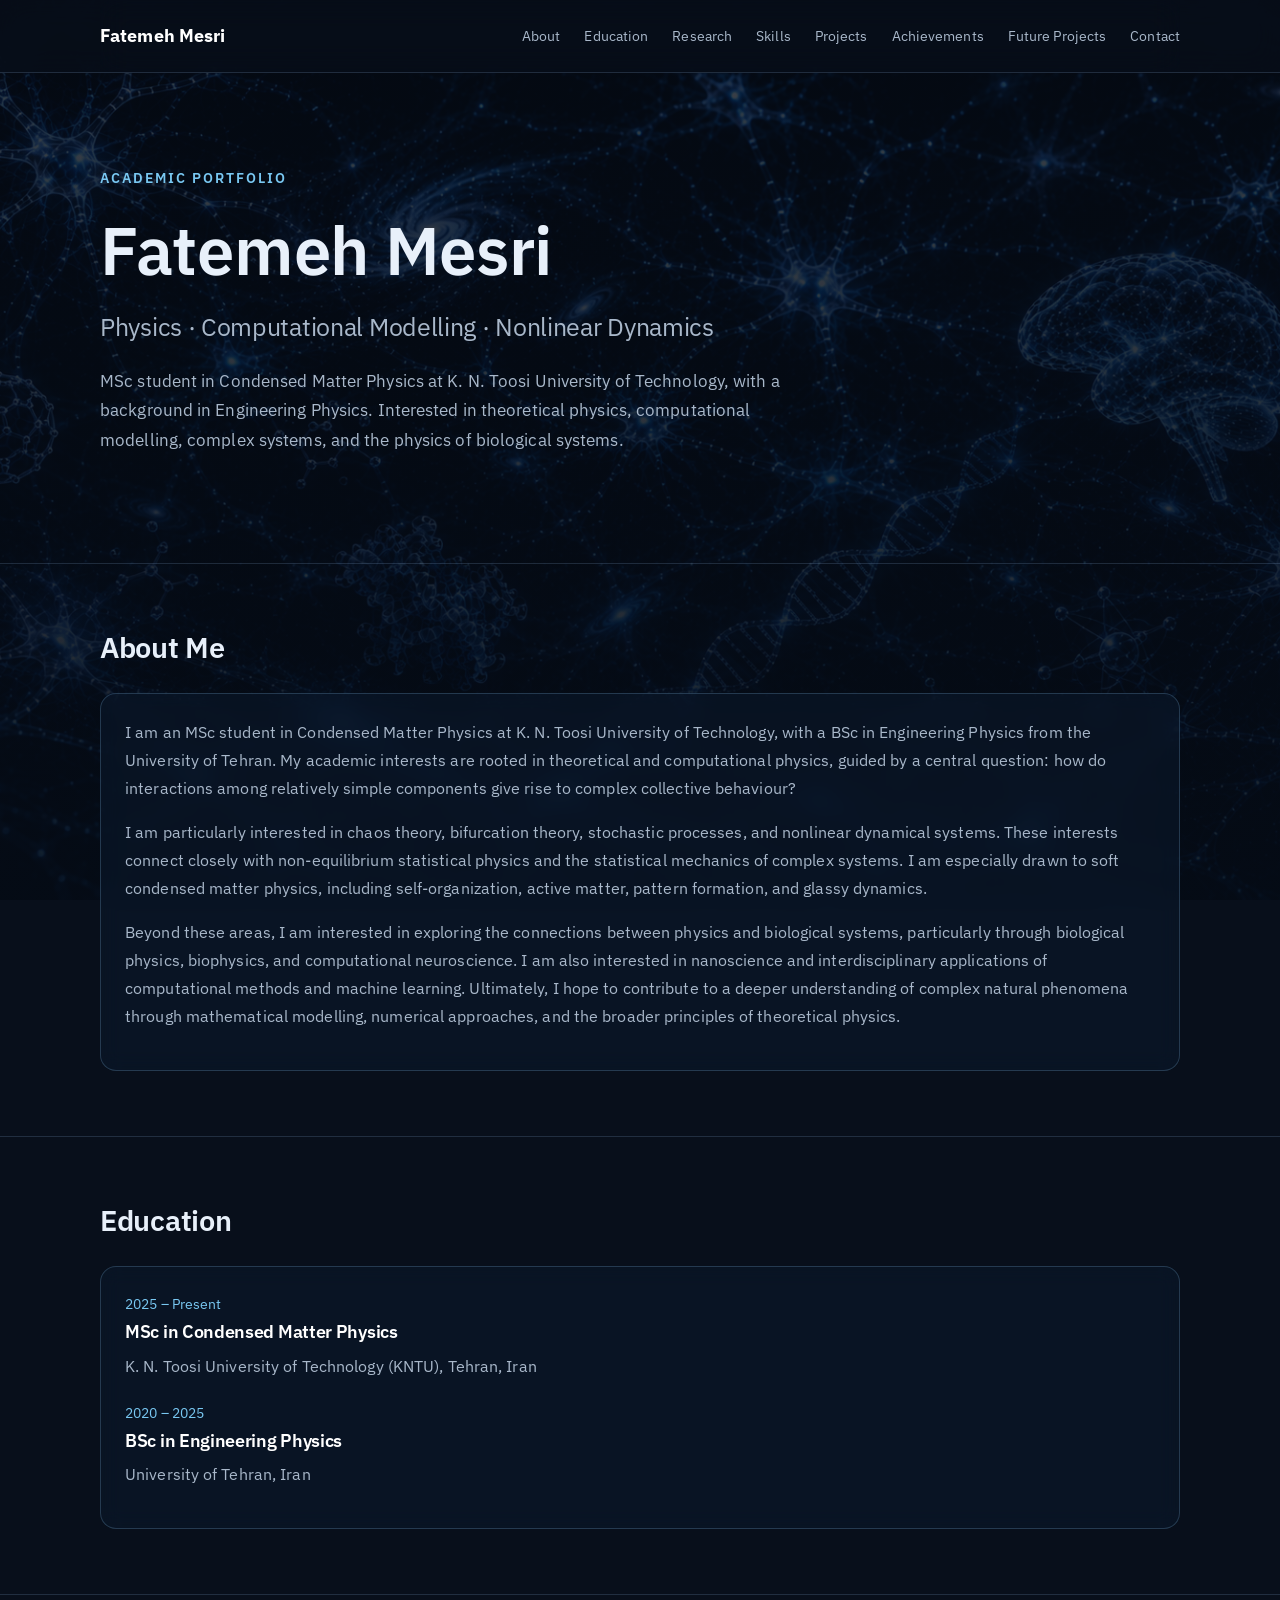
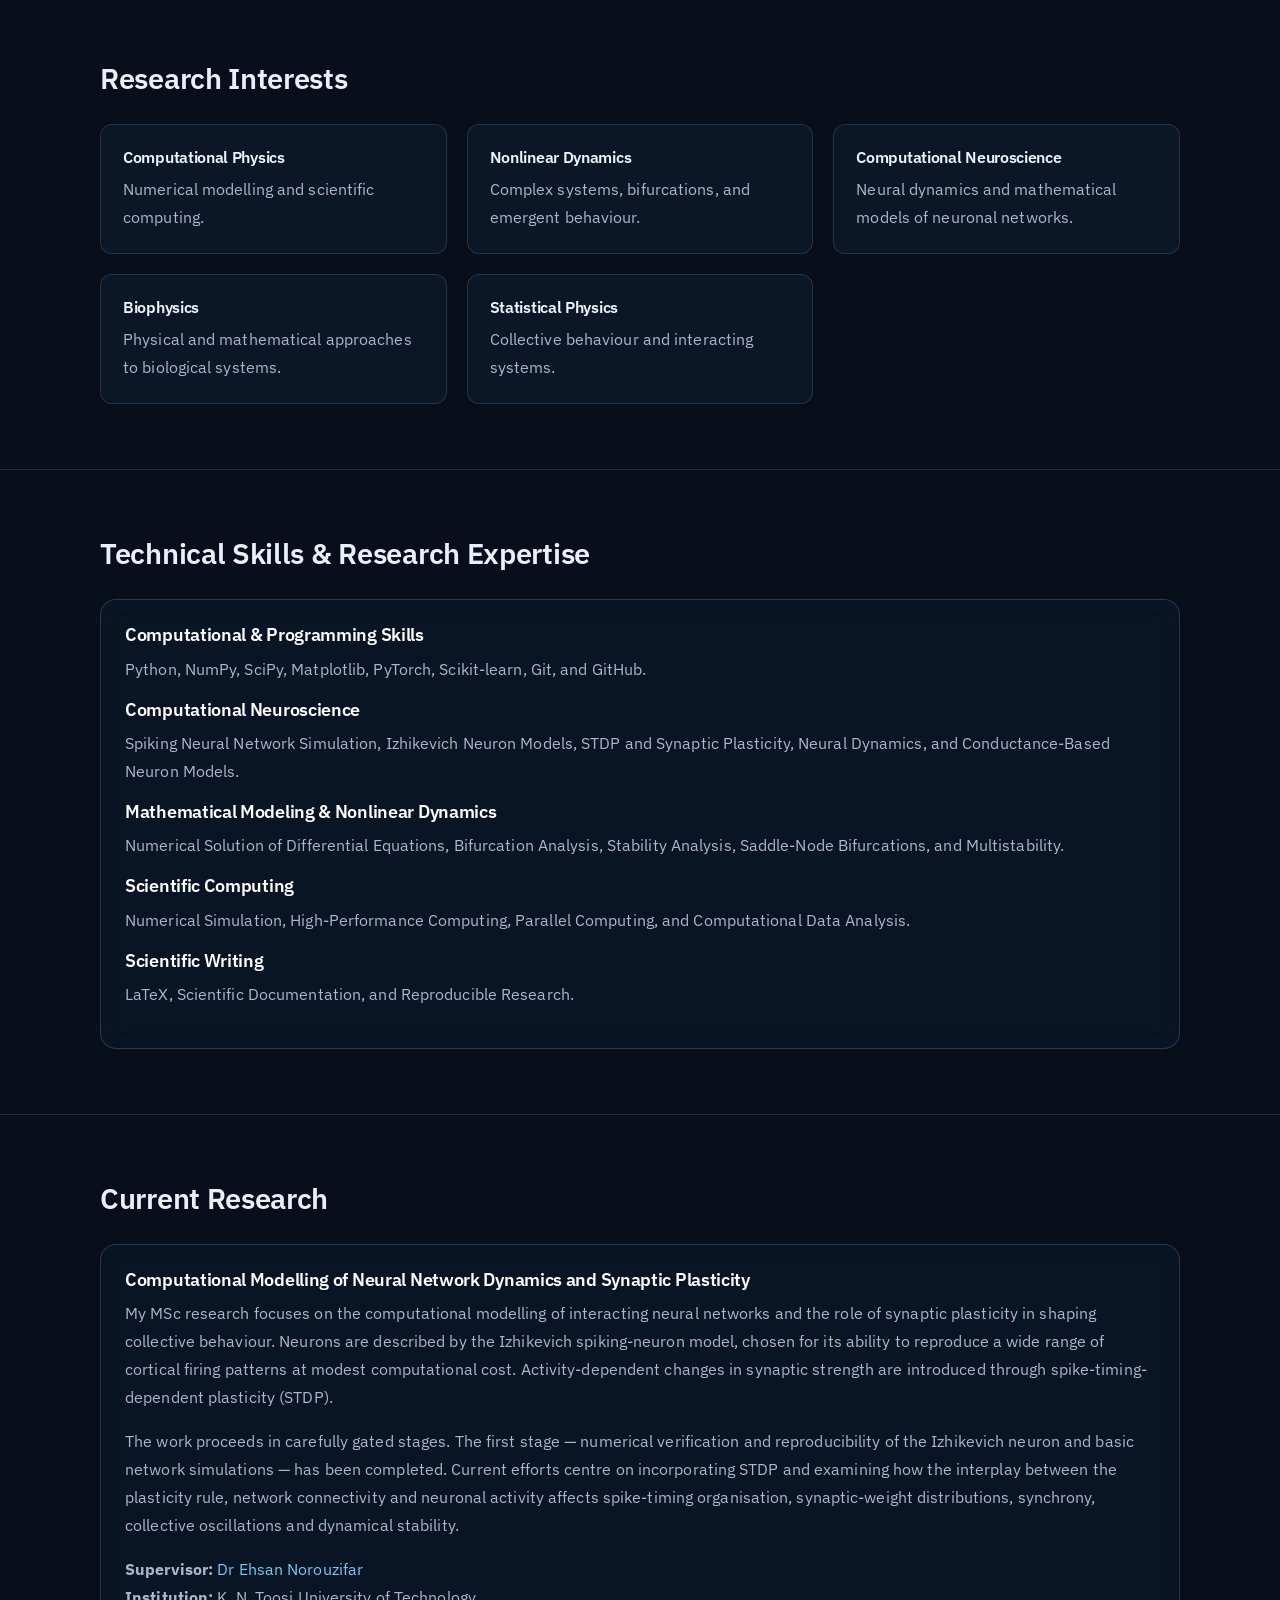
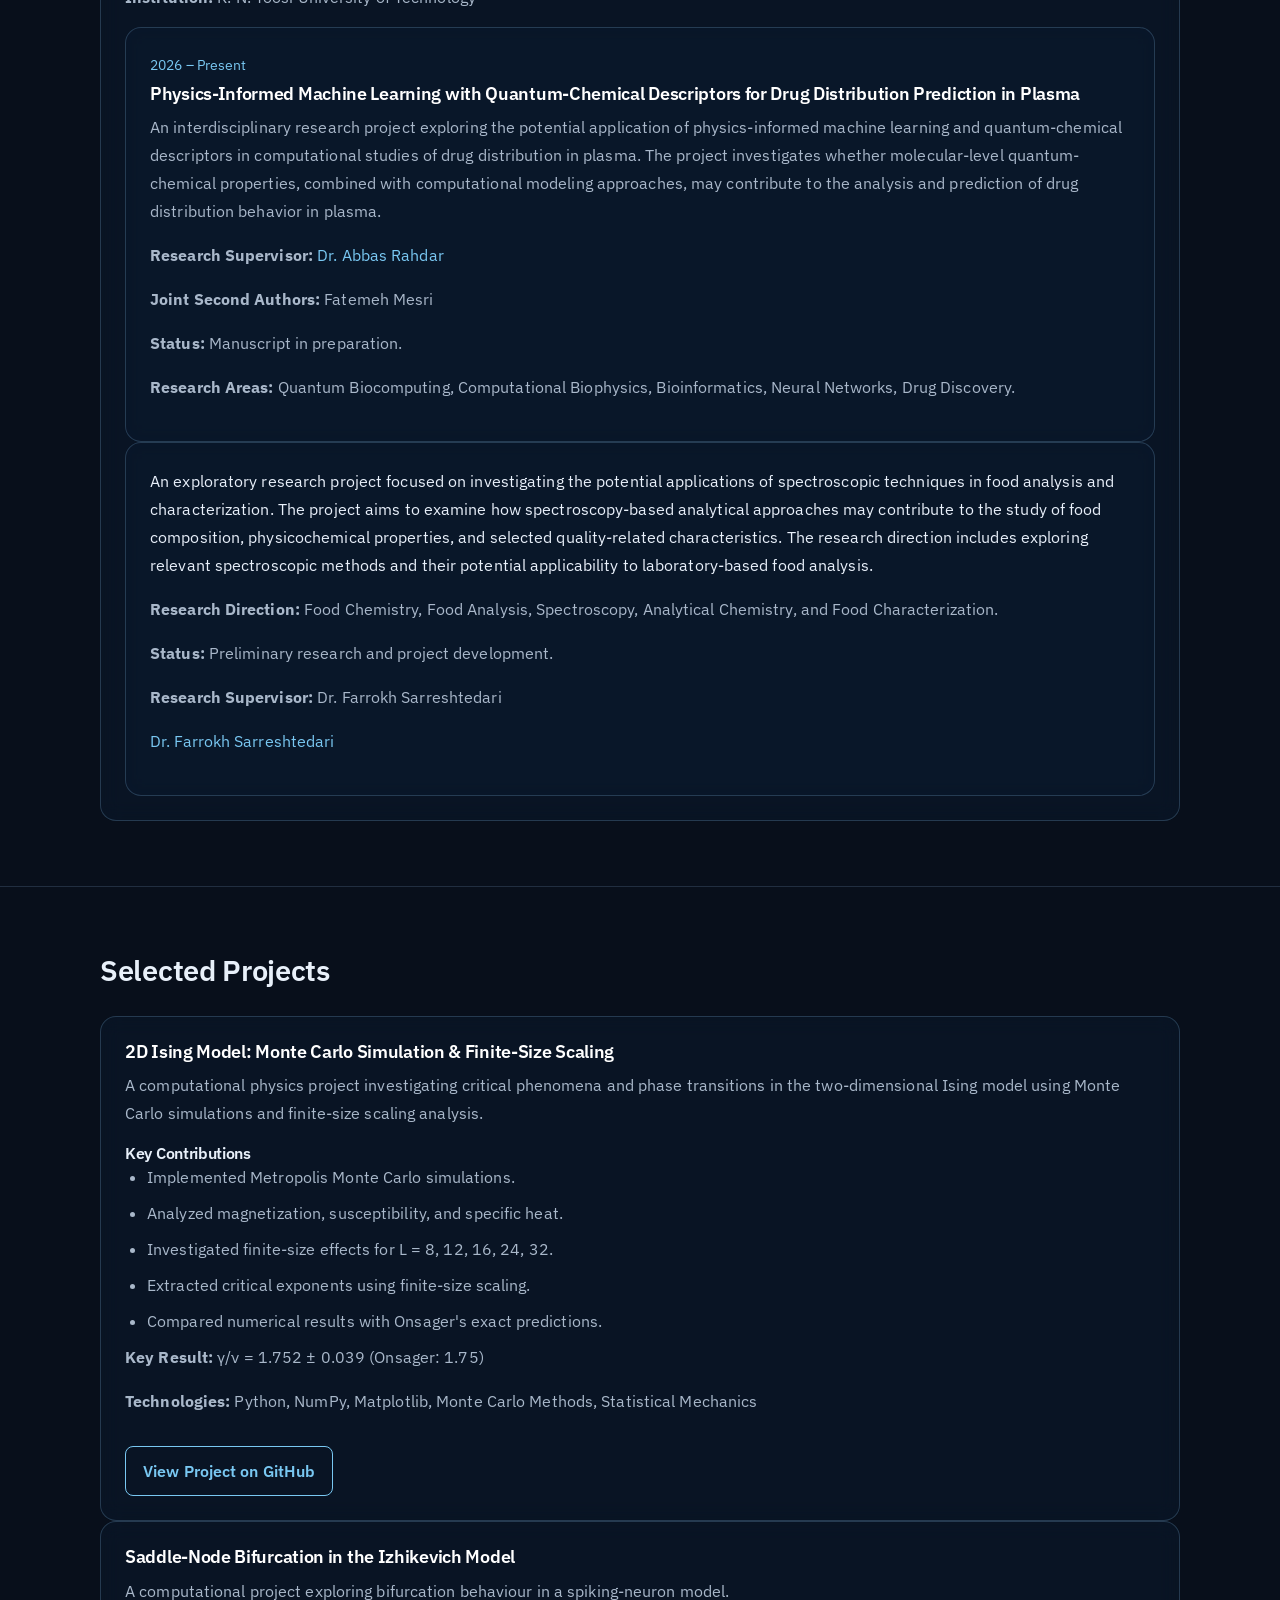
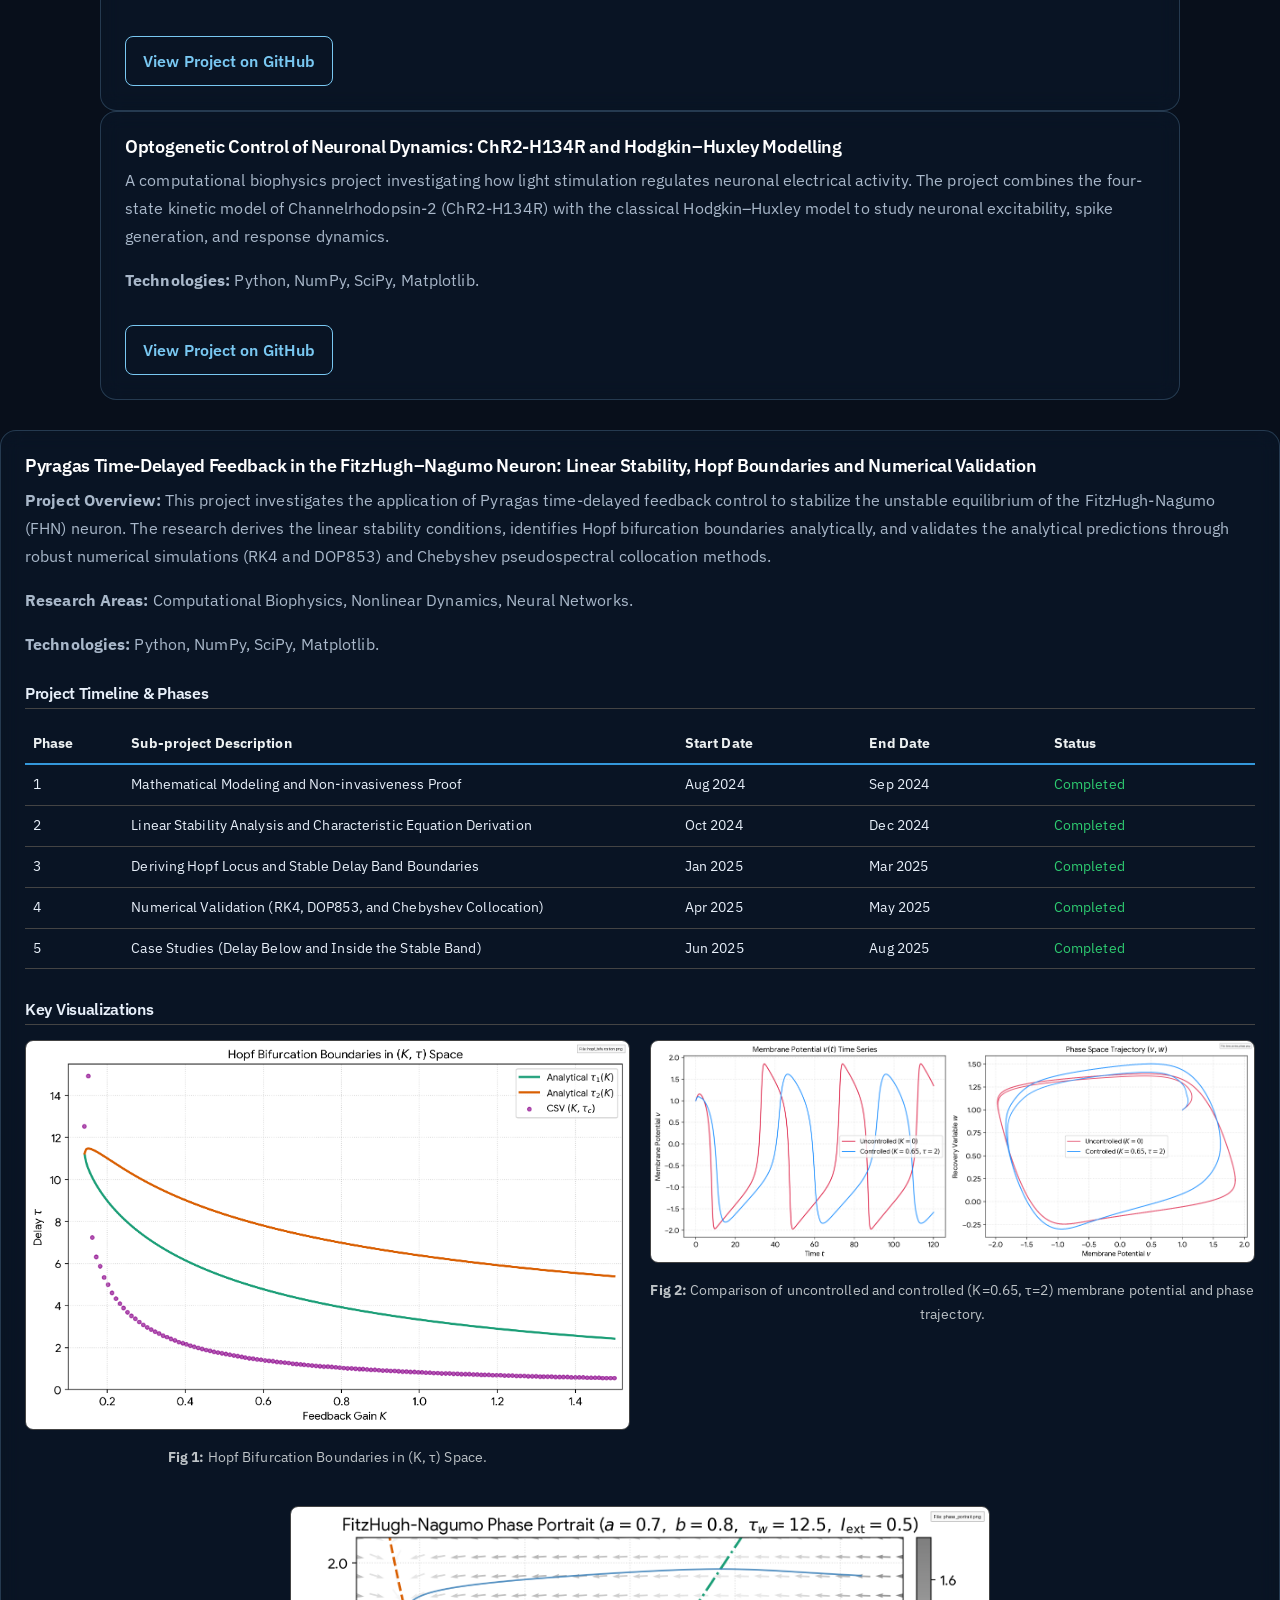
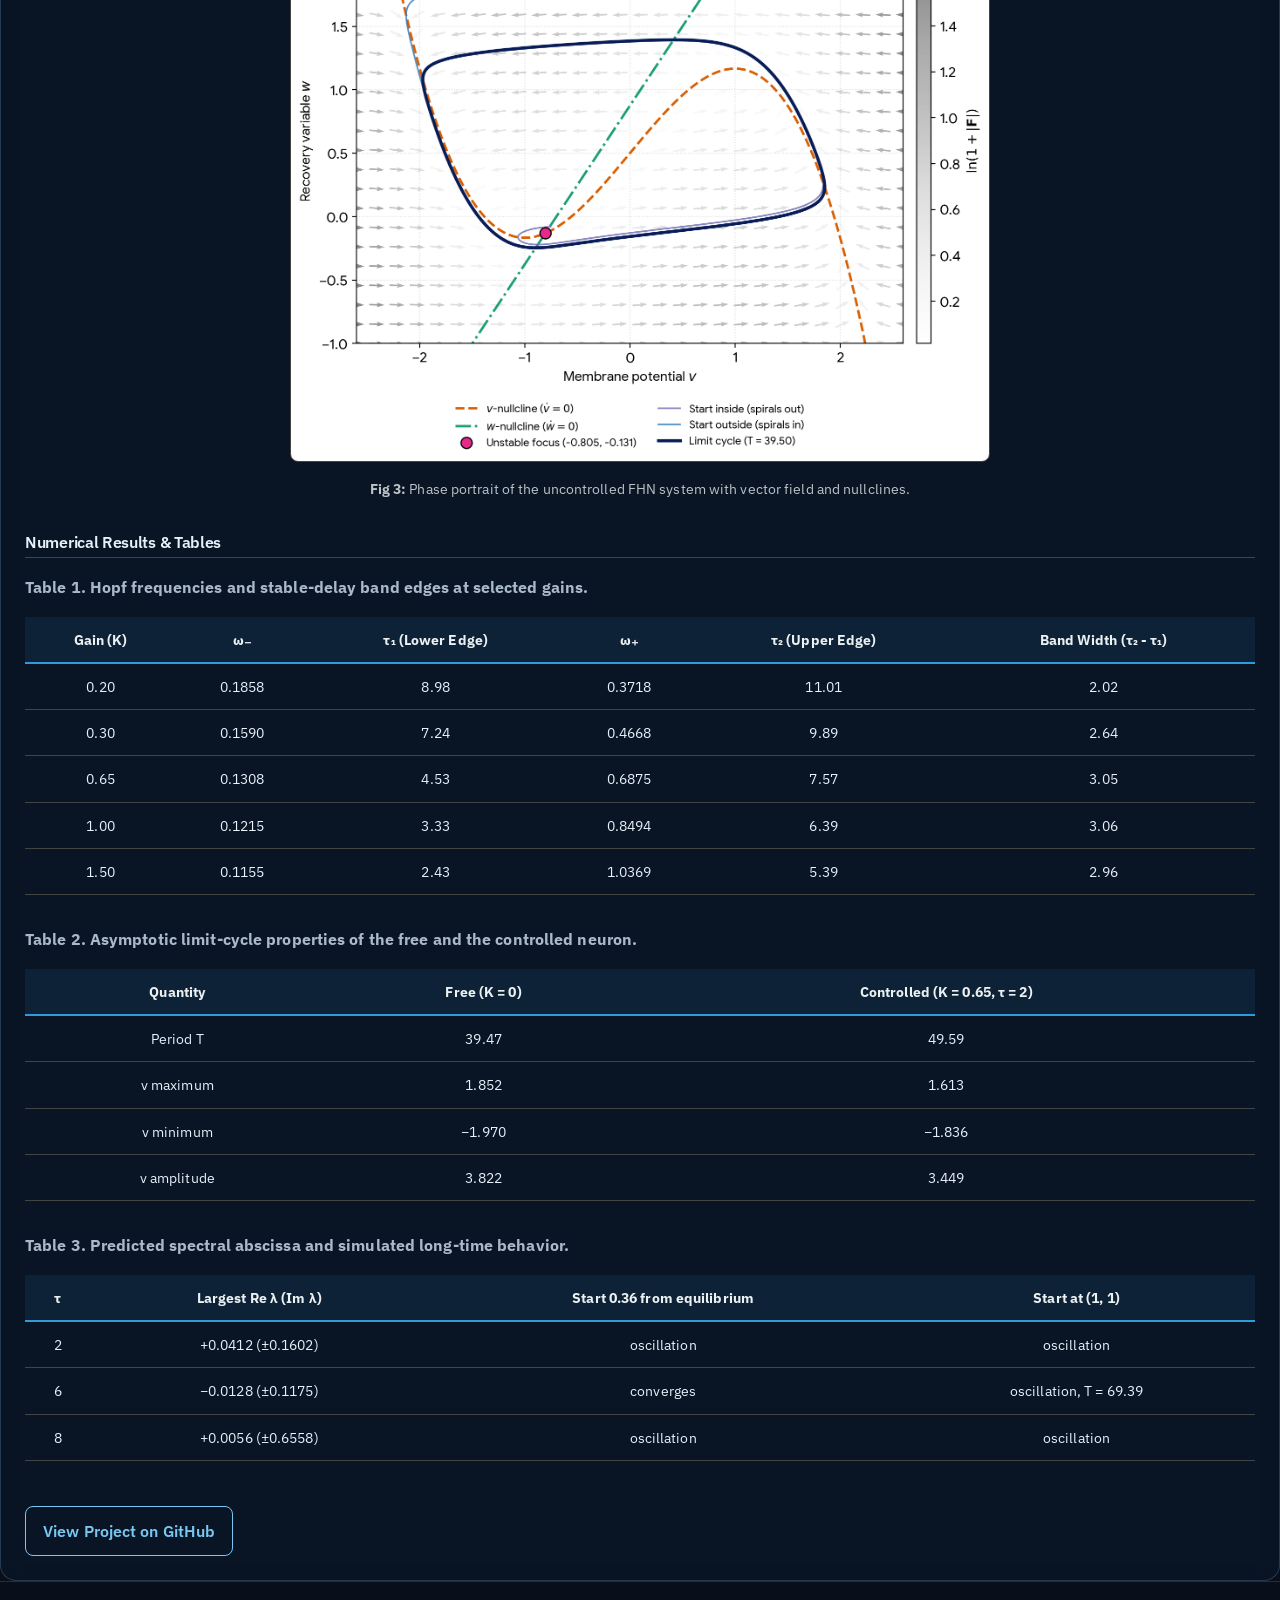
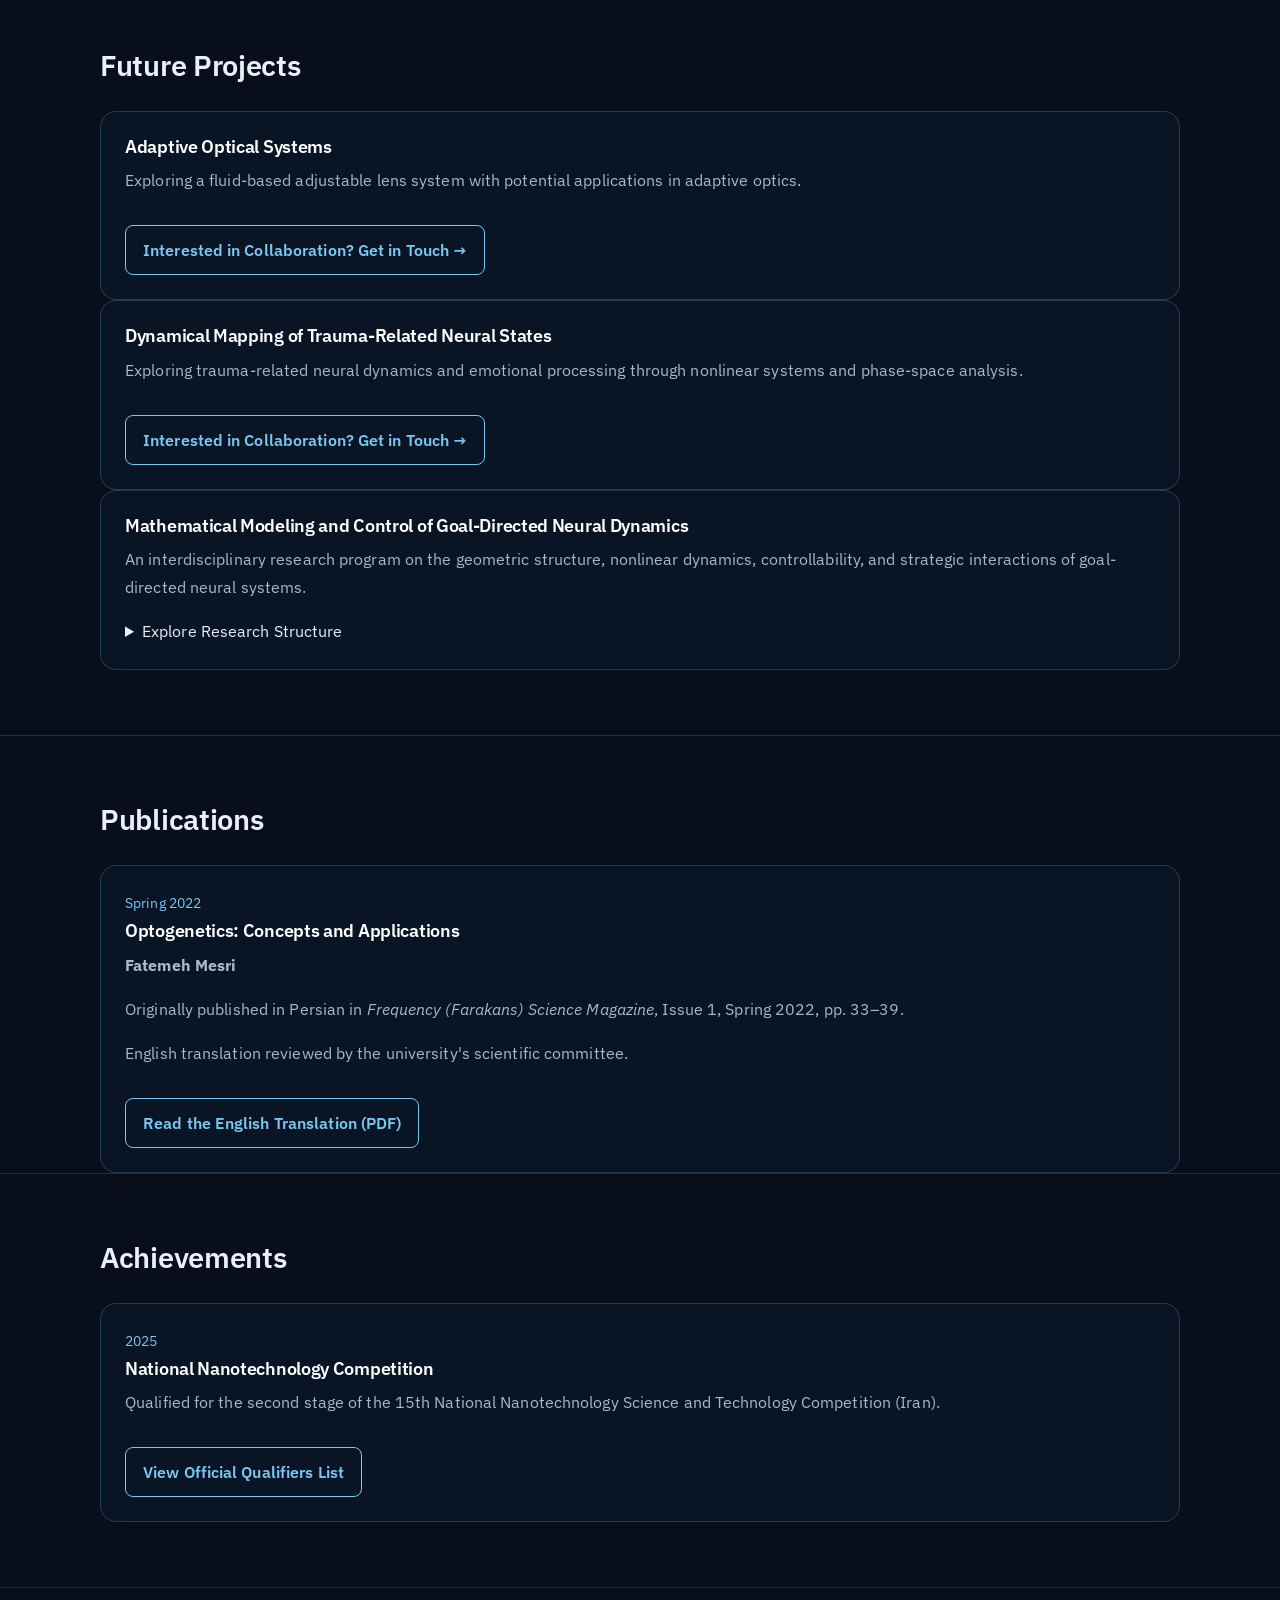
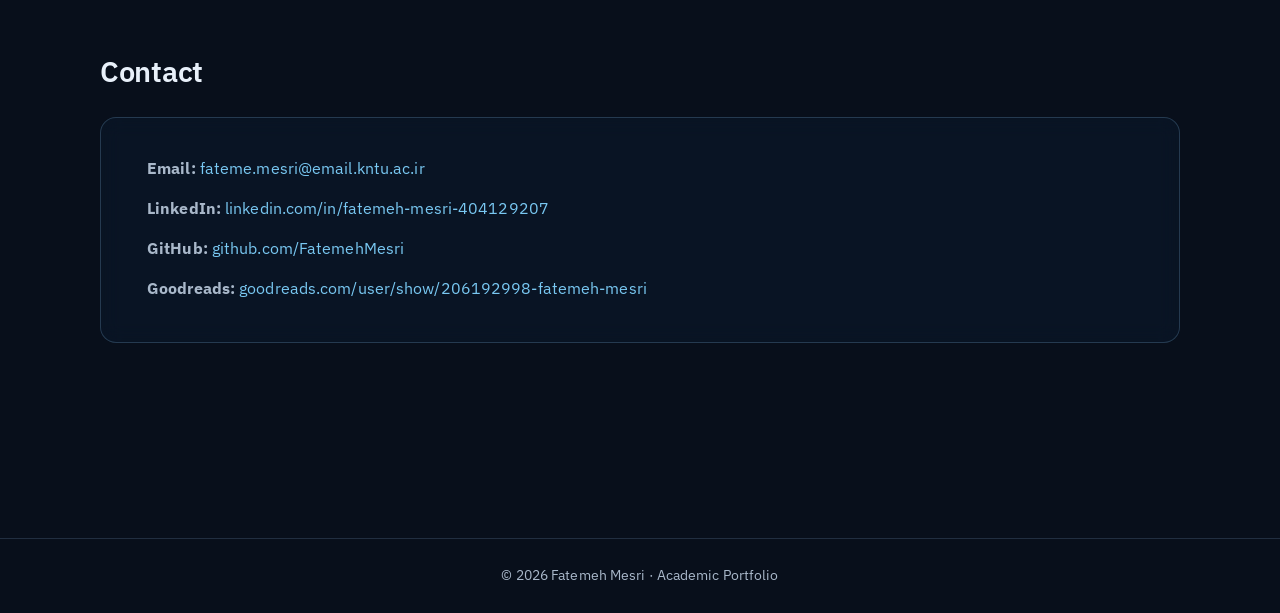
==== commit d8425ce2: "Update index.html" ====
--- a/index.html
+++ b/index.html
@@ -671,62 +671,62 @@
     </p>
 
     <!-- Sub-projects Timeline Table -->
-   <h4 style="margin-top: 25px; border-bottom: 1px solid #444; padding-bottom: 5px;">Project Timeline & Phases</h4>
+<h4 style="margin-top: 25px; border-bottom: 1px solid #444; padding-bottom: 5px;">Project Timeline & Phases</h4>
     <div style="overflow-x: auto; margin-top: 15px; margin-bottom: 30px;">
-        <table style="width: 100%; border-collapse: collapse; text-align: left; font-size: 0.95em;">
+        <table style="width: 100%; border-collapse: collapse; text-align: left; font-size: 0.85em; table-layout: auto;">
             <thead>
                 <tr style="border-bottom: 2px solid #3498db; color: #ecf0f1;">
-                    <th style="padding: 10px;">Phase</th>
-                    <th style="padding: 10px;">Sub-project Description</th>
-                    <th style="padding: 10px;">Start Date</th>
-                    <th style="padding: 10px;">End Date</th>
-                    <th style="padding: 10px;">Status</th>
+                    <th style="padding: 8px; width: 8%;">Phase</th>
+                    <th style="padding: 8px; width: 45%;">Sub-project Description</th>
+                    <th style="padding: 8px; width: 15%;">Start Date</th>
+                    <th style="padding: 8px; width: 15%;">End Date</th>
+                    <th style="padding: 8px; width: 17%;">Status</th>
                 </tr>
             </thead>
             <tbody>
-                <!-- Phase 1: Simple / Short (1 month) -->
-                <tr style="border-bottom: 1px solid #444;">
-                    <td style="padding: 10px;">1</td>
-                    <td style="padding: 10px;">Mathematical Modeling and Non-invasiveness Proof</td>
-                    <td style="padding: 10px;">Aug 2024</td>
-                    <td style="padding: 10px;">Sep 2024</td>
-                    <td style="padding: 10px; color: #2ecc71;">Completed</td>
+                <!-- Phase 1 -->
+                <tr style="border-bottom: 1px solid #444;">
+                    <td style="padding: 8px; vertical-align: top;">1</td>
+                    <td style="padding: 8px; vertical-align: top; word-wrap: break-word;">Mathematical Modeling and Non-invasiveness Proof</td>
+                    <td style="padding: 8px; vertical-align: top;">Aug 2024</td>
+                    <td style="padding: 8px; vertical-align: top;">Sep 2024</td>
+                    <td style="padding: 8px; vertical-align: top; color: #2ecc71;">Completed</td>
                 </tr>
                 
-                <!-- Phase 2: Difficult / Long (60 days) -->
-                <tr style="border-bottom: 1px solid #444;">
-                    <td style="padding: 10px;">2</td>
-                    <td style="padding: 10px;">Linear Stability Analysis and Characteristic Equation Derivation</td>
-                    <td style="padding: 10px;">Oct 2024</td>
-                    <td style="padding: 10px;">Dec 2024</td>
-                    <td style="padding: 10px; color: #2ecc71;">Completed</td>
+                <!-- Phase 2 -->
+                <tr style="border-bottom: 1px solid #444;">
+                    <td style="padding: 8px; vertical-align: top;">2</td>
+                    <td style="padding: 8px; vertical-align: top; word-wrap: break-word;">Linear Stability Analysis and Characteristic Equation Derivation</td>
+                    <td style="padding: 8px; vertical-align: top;">Oct 2024</td>
+                    <td style="padding: 8px; vertical-align: top;">Dec 2024</td>
+                    <td style="padding: 8px; vertical-align: top; color: #2ecc71;">Completed</td>
                 </tr>
                 
-                <!-- Phase 3: Difficult / Long (60 days) -->
-                <tr style="border-bottom: 1px solid #444;">
-                    <td style="padding: 10px;">3</td>
-                    <td style="padding: 10px;">Deriving Hopf Locus and Stable Delay Band Boundaries</td>
-                    <td style="padding: 10px;">Jan 2025</td>
-                    <td style="padding: 10px;">Mar 2025</td>
-                    <td style="padding: 10px; color: #2ecc71;">Completed</td>
+                <!-- Phase 3 -->
+                <tr style="border-bottom: 1px solid #444;">
+                    <td style="padding: 8px; vertical-align: top;">3</td>
+                    <td style="padding: 8px; vertical-align: top; word-wrap: break-word;">Deriving Hopf Locus and Stable Delay Band Boundaries</td>
+                    <td style="padding: 8px; vertical-align: top;">Jan 2025</td>
+                    <td style="padding: 8px; vertical-align: top;">Mar 2025</td>
+                    <td style="padding: 8px; vertical-align: top; color: #2ecc71;">Completed</td>
                 </tr>
                 
-                <!-- Phase 4: Simple / Short (1 month) -->
-                <tr style="border-bottom: 1px solid #444;">
-                    <td style="padding: 10px;">4</td>
-                    <td style="padding: 10px;">Numerical Validation (RK4, DOP853, and Chebyshev Collocation)</td>
-                    <td style="padding: 10px;">Apr 2025</td>
-                    <td style="padding: 10px;">May 2025</td>
-                    <td style="padding: 10px; color: #2ecc71;">Completed</td>
+                <!-- Phase 4 -->
+                <tr style="border-bottom: 1px solid #444;">
+                    <td style="padding: 8px; vertical-align: top;">4</td>
+                    <td style="padding: 8px; vertical-align: top; word-wrap: break-word;">Numerical Validation (RK4, DOP853, and Chebyshev Collocation)</td>
+                    <td style="padding: 8px; vertical-align: top;">Apr 2025</td>
+                    <td style="padding: 8px; vertical-align: top;">May 2025</td>
+                    <td style="padding: 8px; vertical-align: top; color: #2ecc71;">Completed</td>
                 </tr>
                 
-                <!-- Phase 5: Difficult / Long (70 days) -->
-                <tr style="border-bottom: 1px solid #444;">
-                    <td style="padding: 10px;">5</td>
-                    <td style="padding: 10px;">Case Studies (Delay Below and Inside the Stable Band)</td>
-                    <td style="padding: 10px;">Jun 2025</td>
-                    <td style="padding: 10px;">Aug 2025</td>
-                    <td style="padding: 10px; color: #2ecc71;">Completed</td>
+                <!-- Phase 5 -->
+                <tr style="border-bottom: 1px solid #444;">
+                    <td style="padding: 8px; vertical-align: top;">5</td>
+                    <td style="padding: 8px; vertical-align: top; word-wrap: break-word;">Case Studies (Delay Below and Inside the Stable Band)</td>
+                    <td style="padding: 8px; vertical-align: top;">Jun 2025</td>
+                    <td style="padding: 8px; vertical-align: top;">Aug 2025</td>
+                    <td style="padding: 8px; vertical-align: top; color: #2ecc71;">Completed</td>
                 </tr>
             </tbody>
         </table>
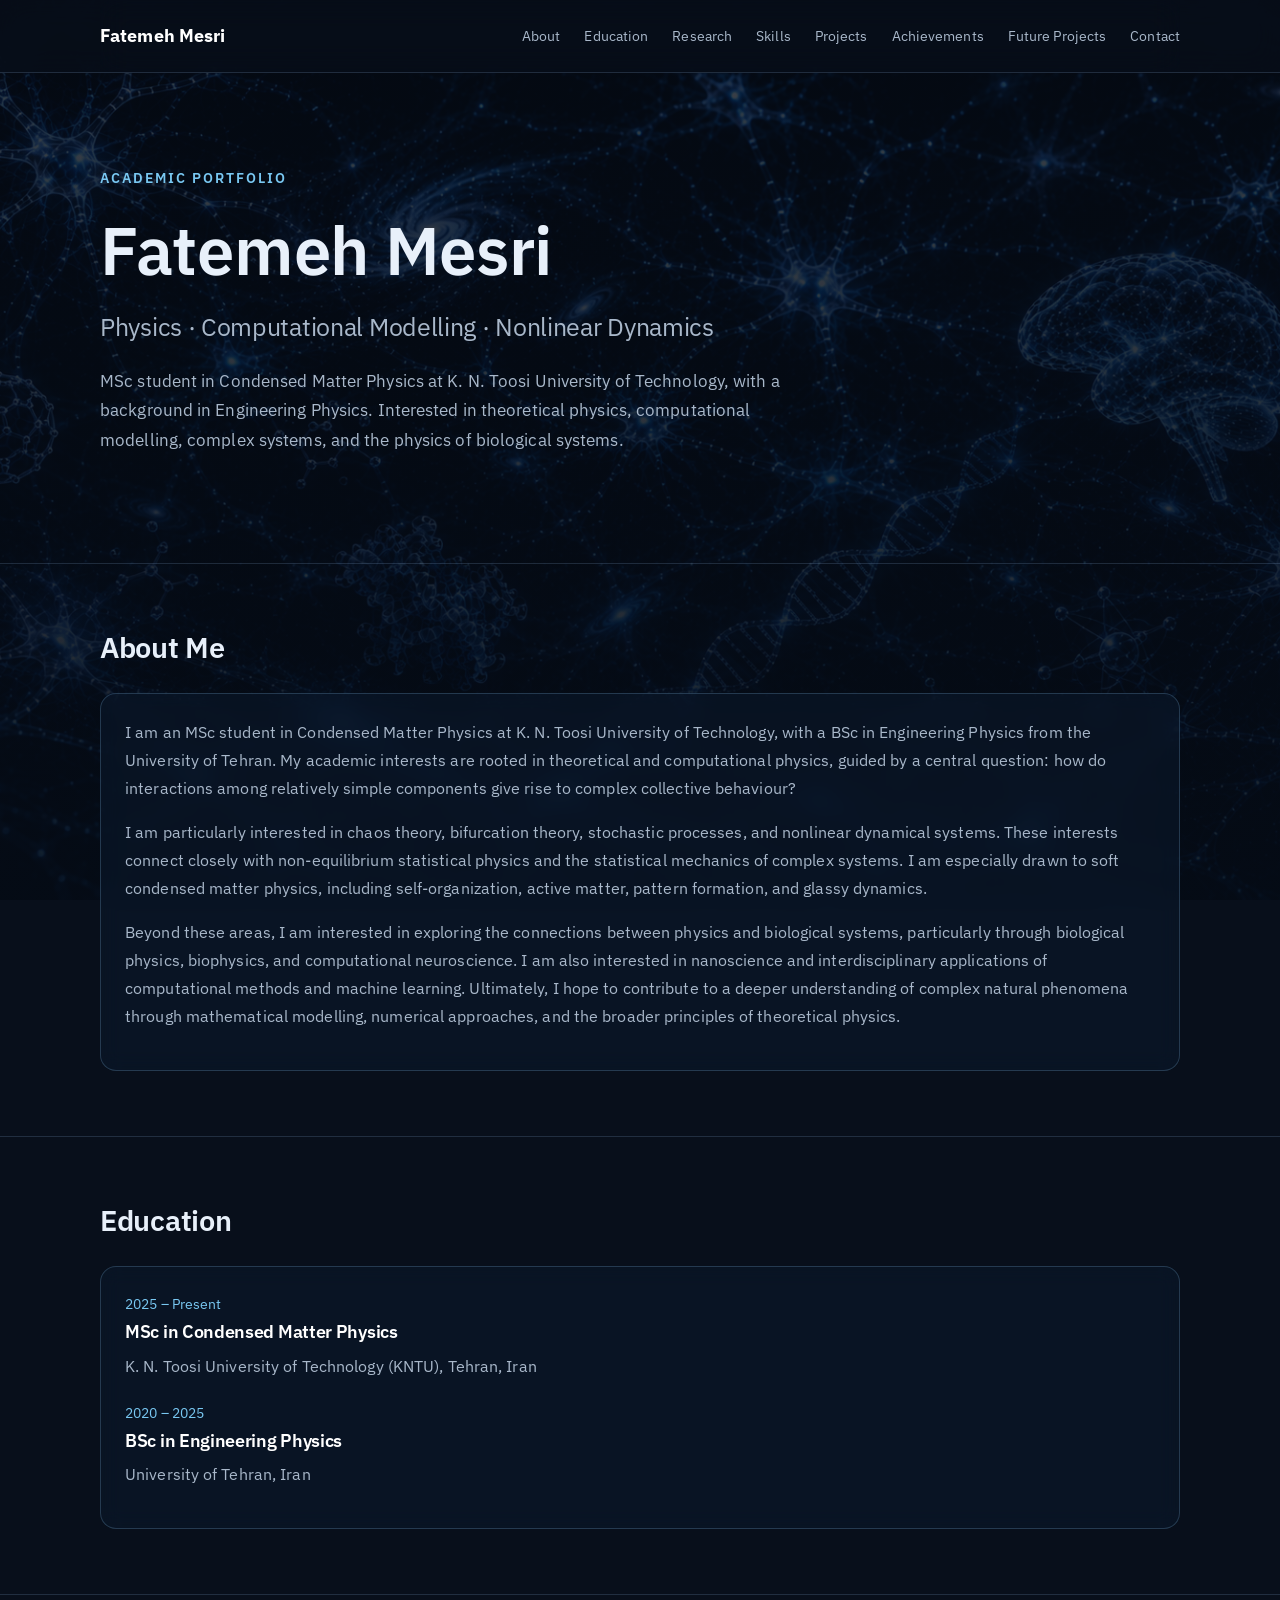
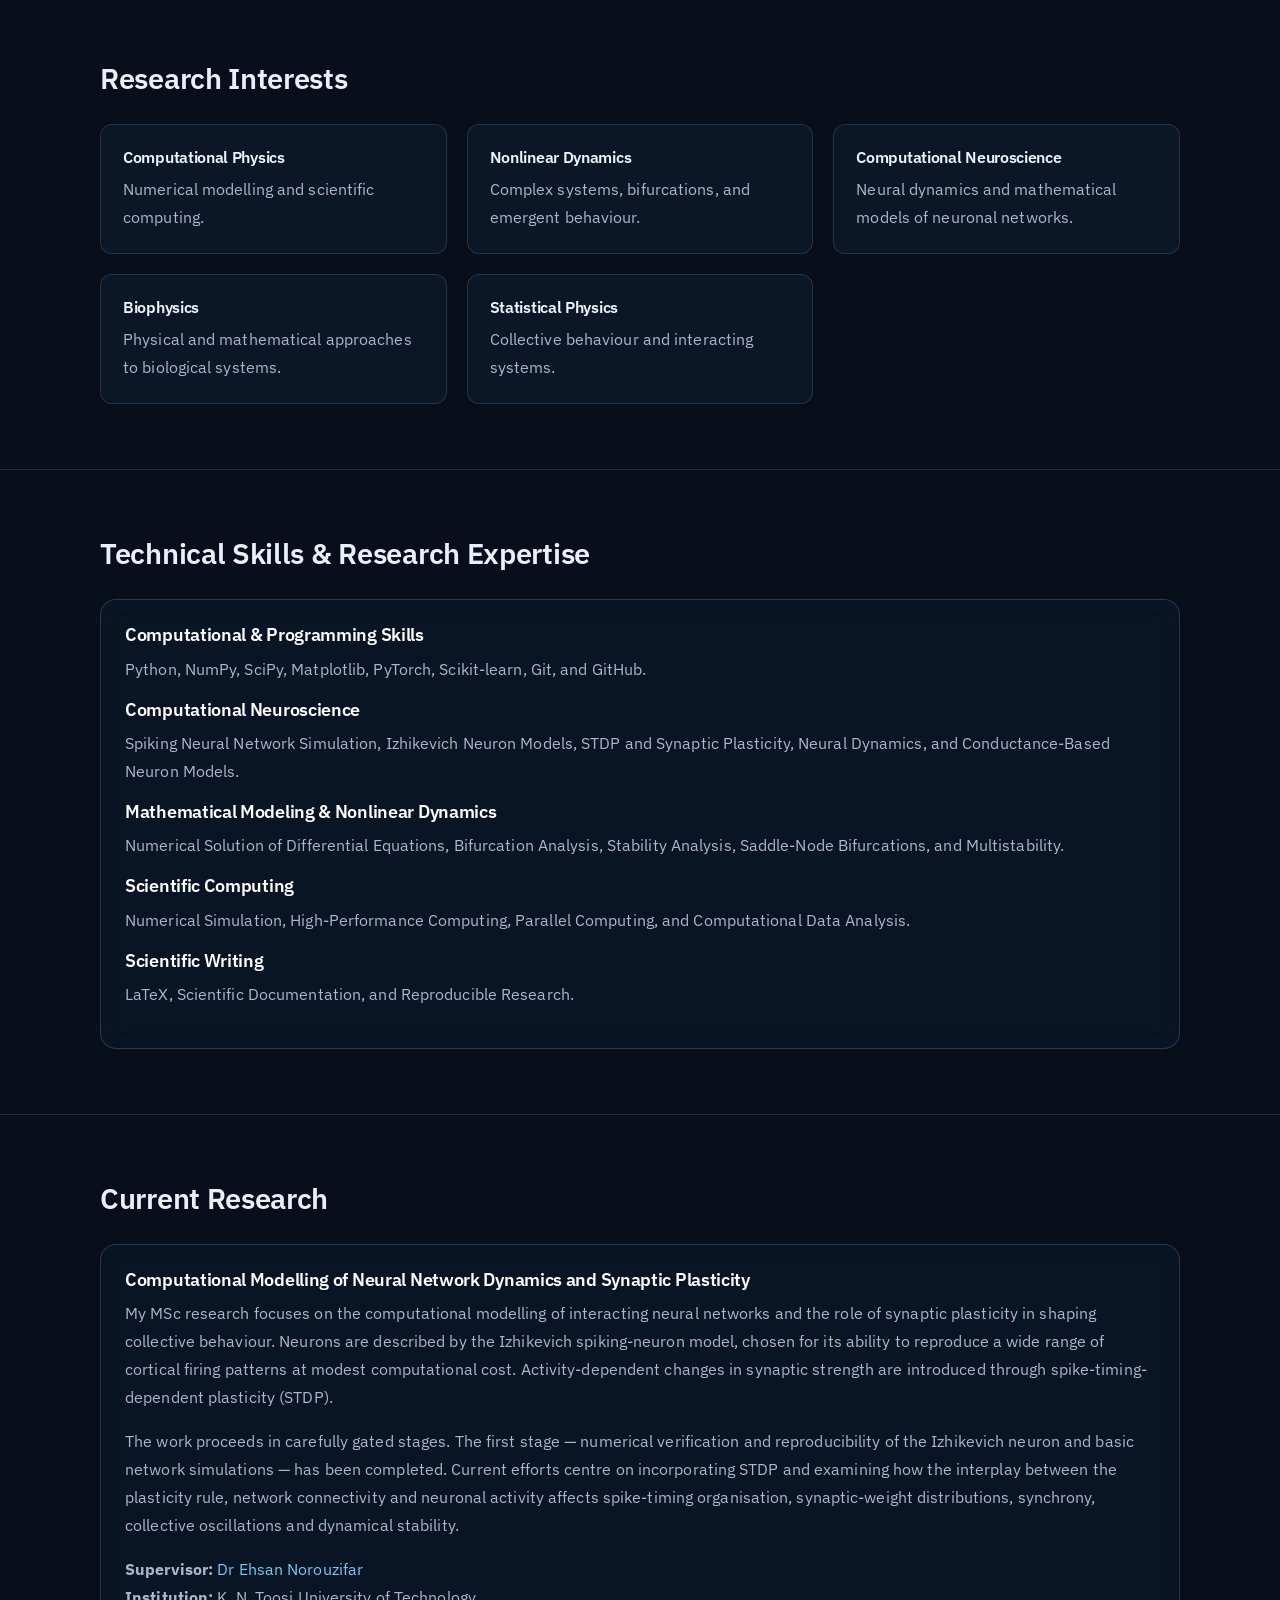
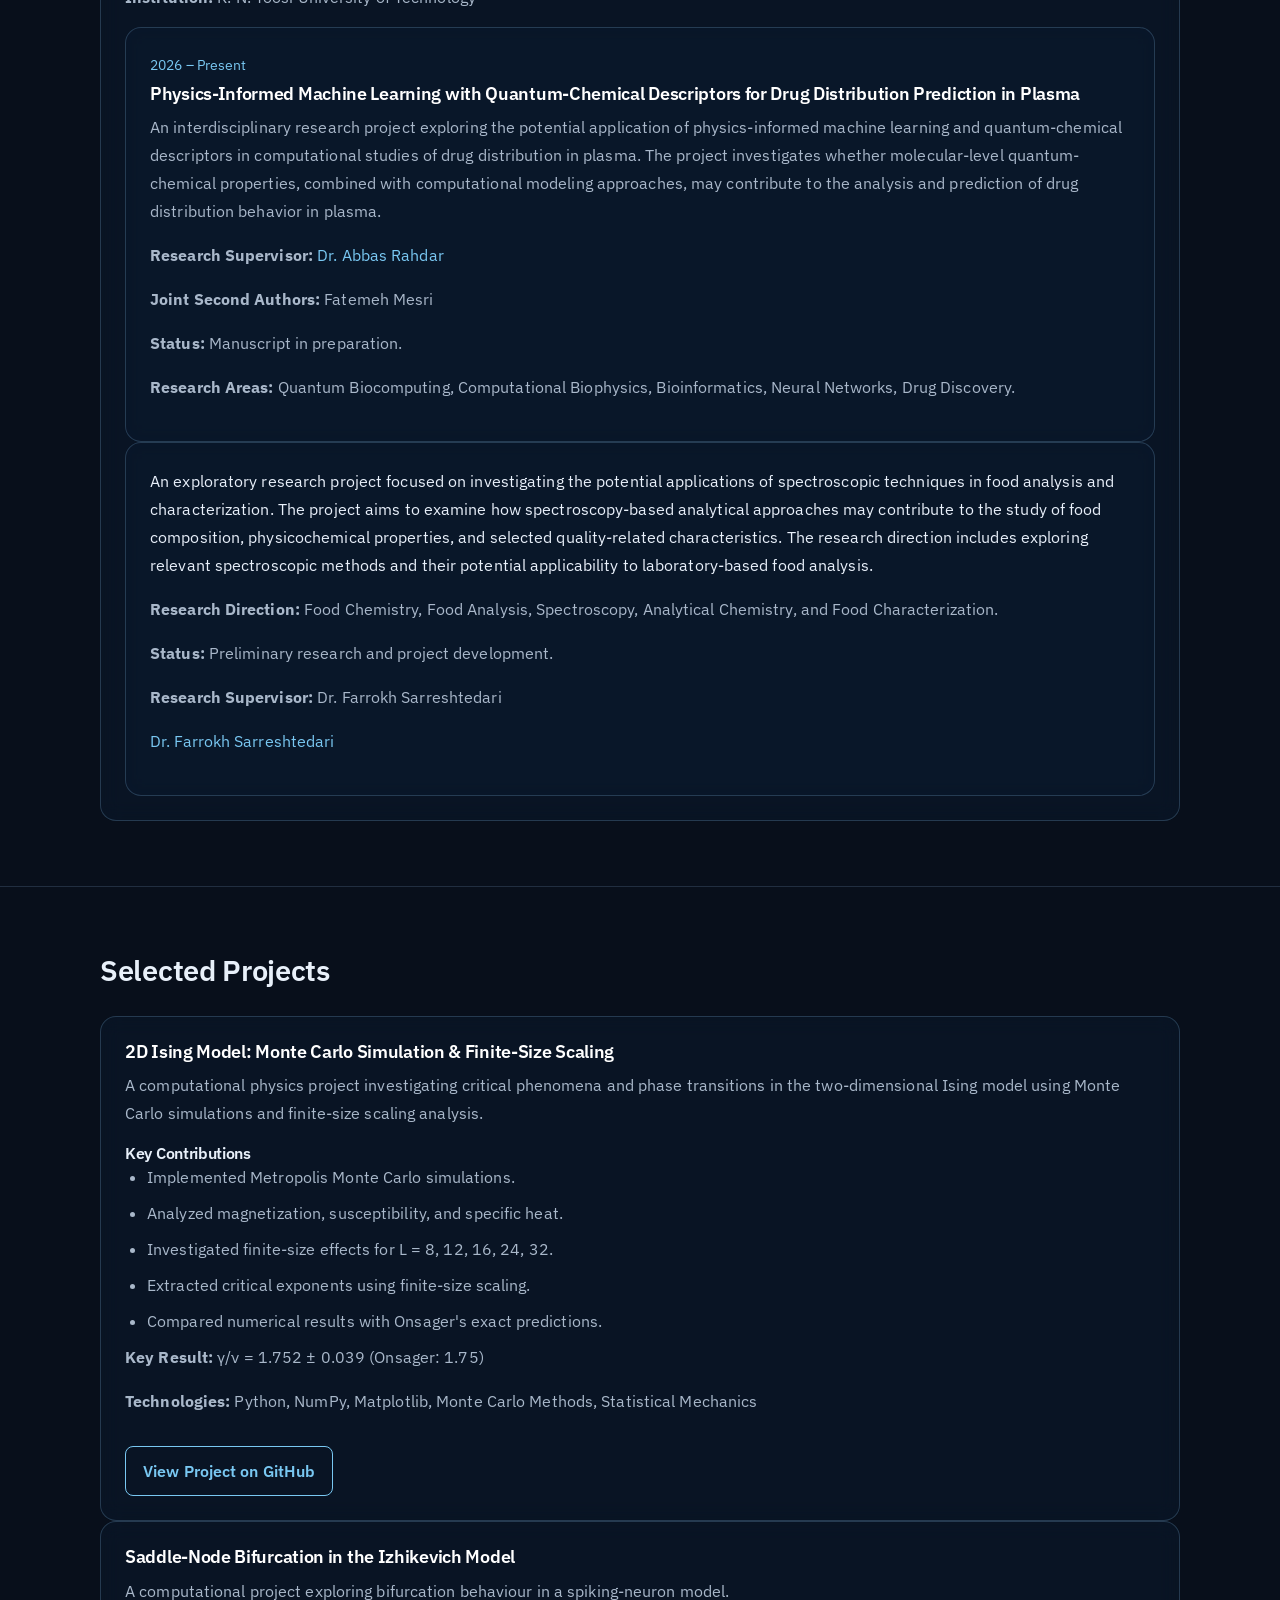
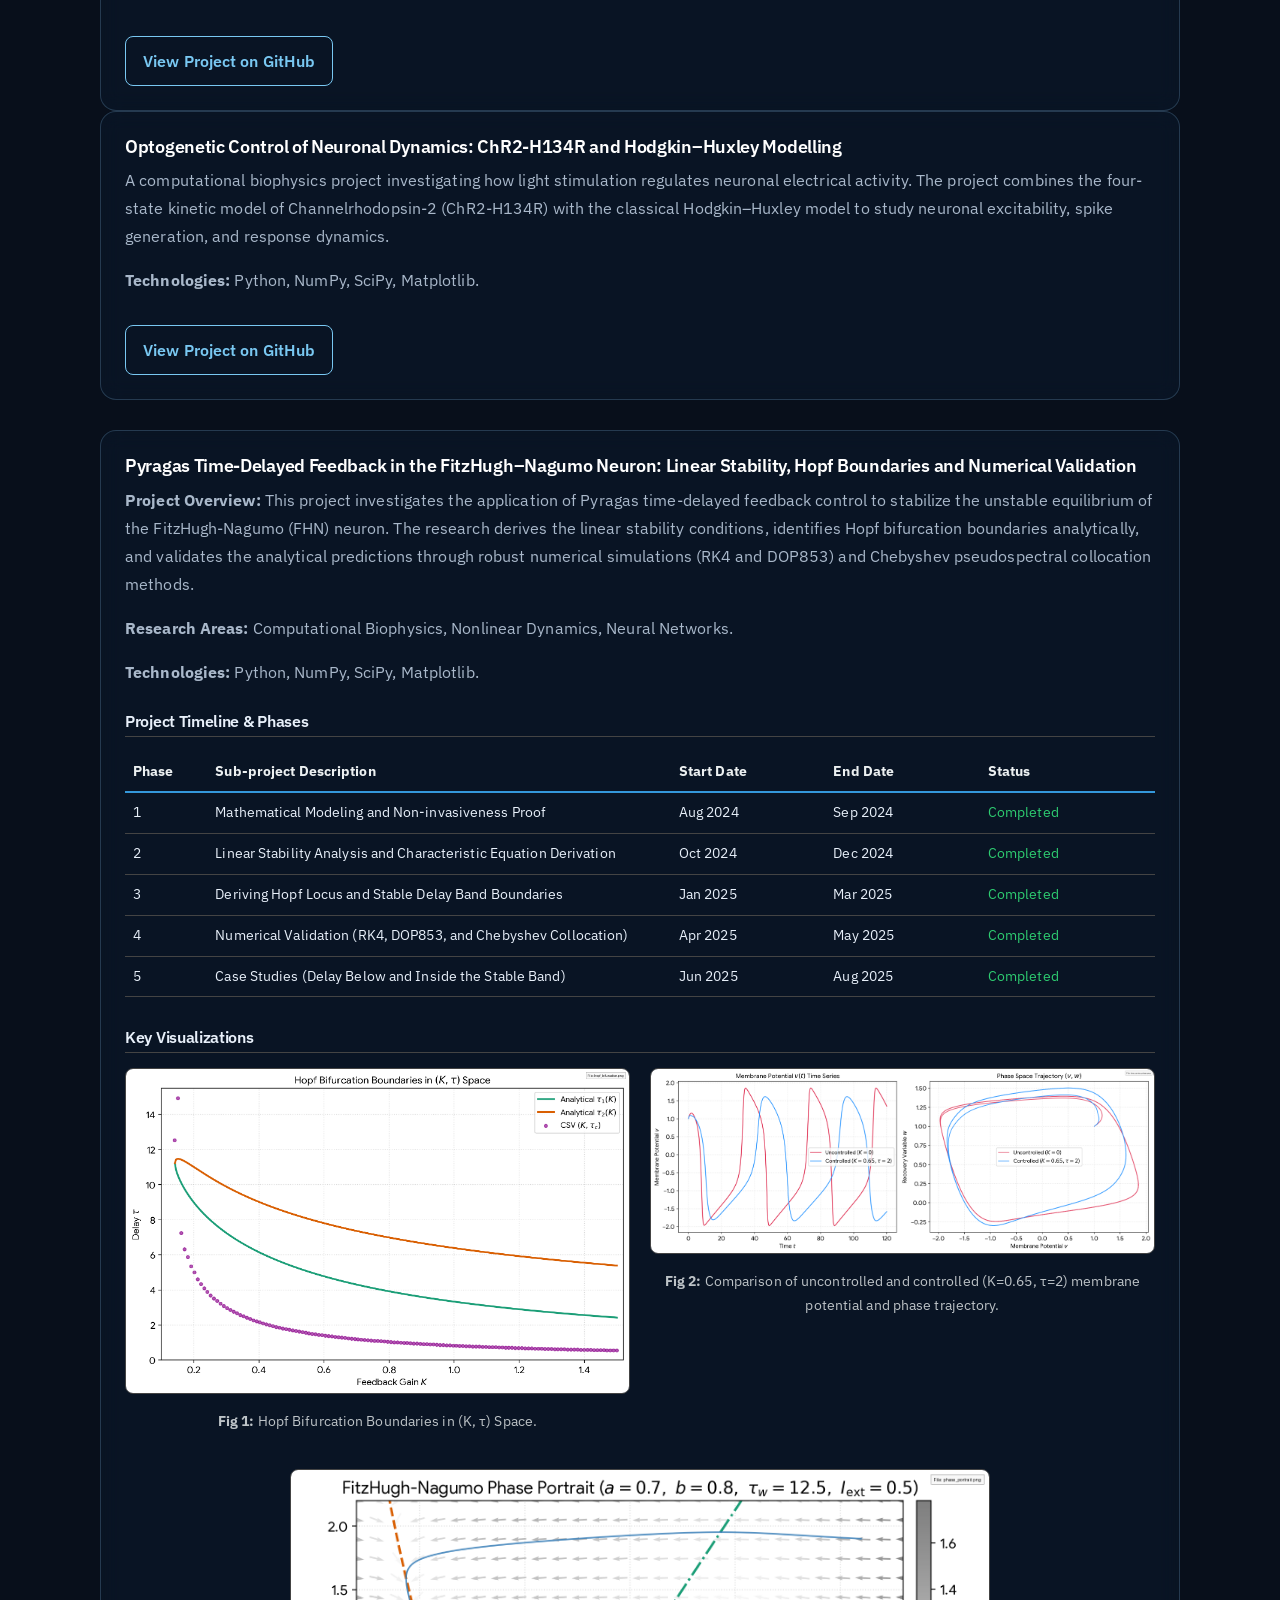
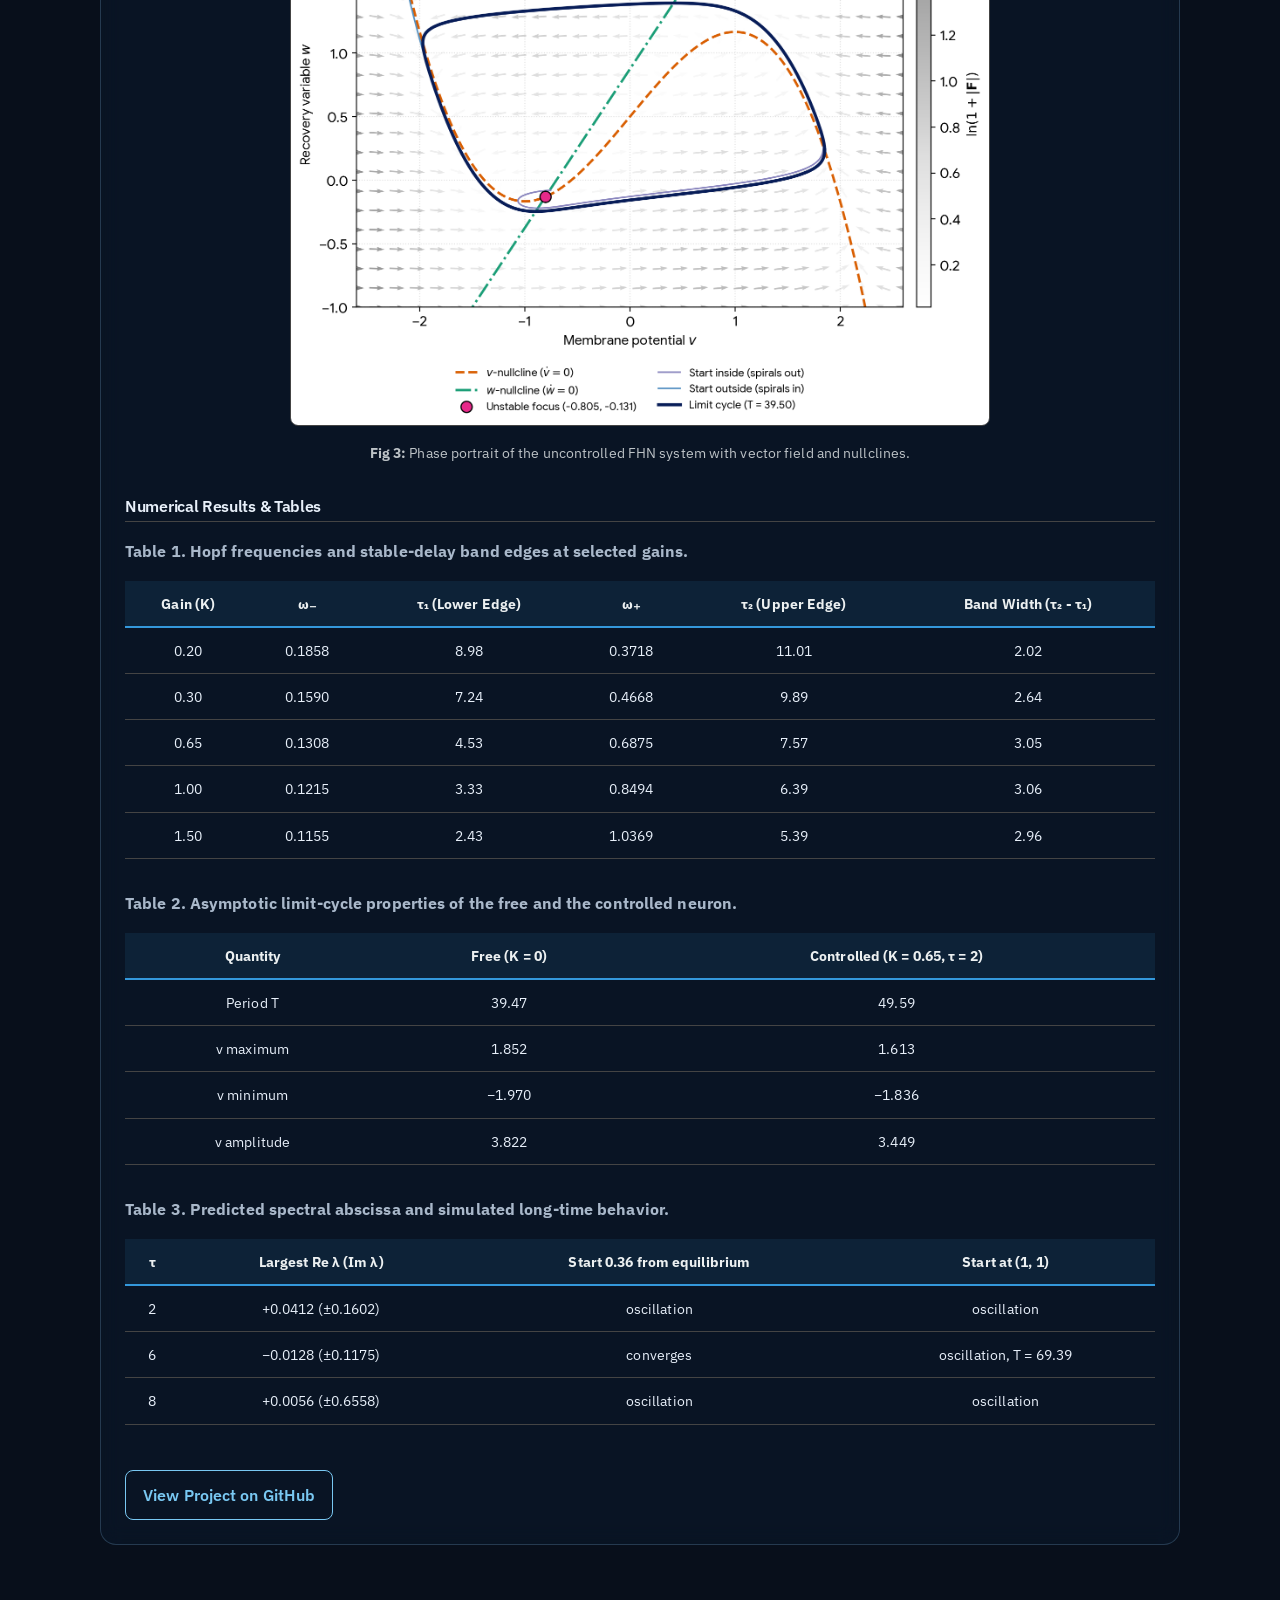
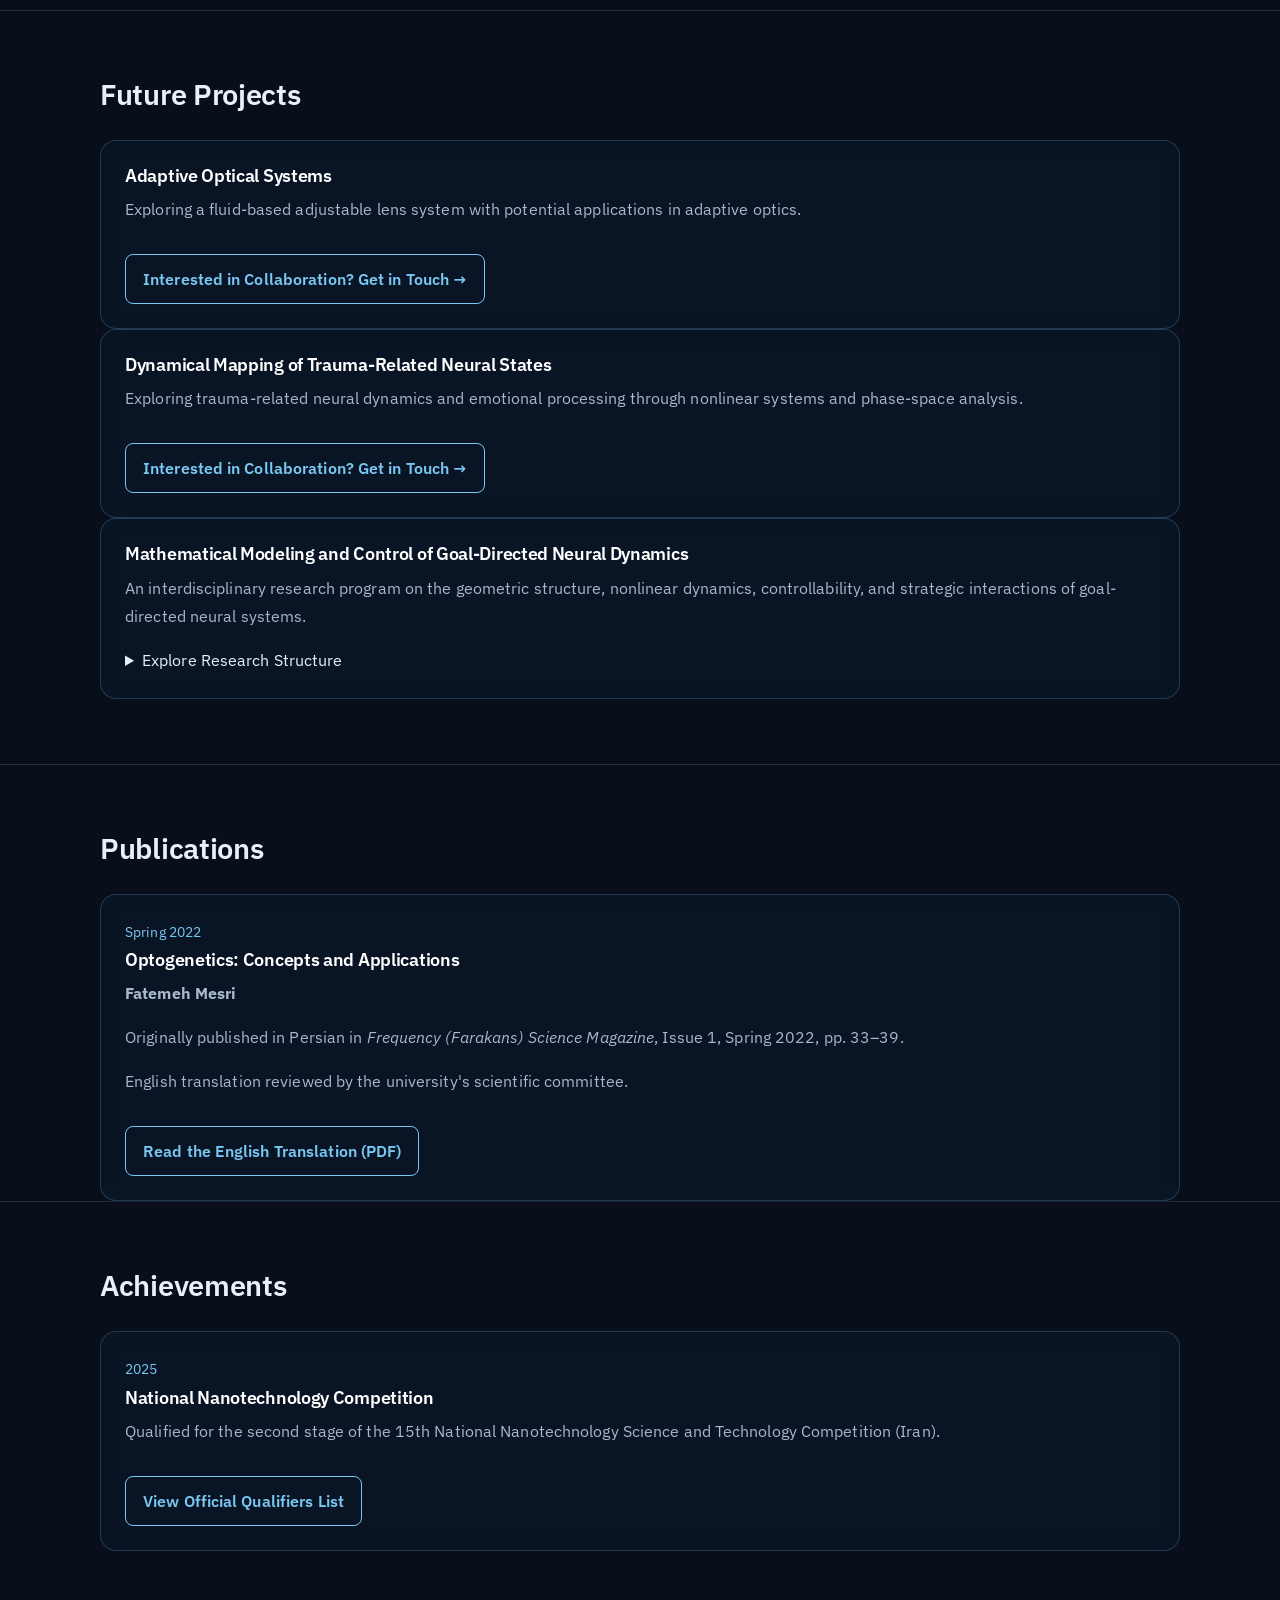
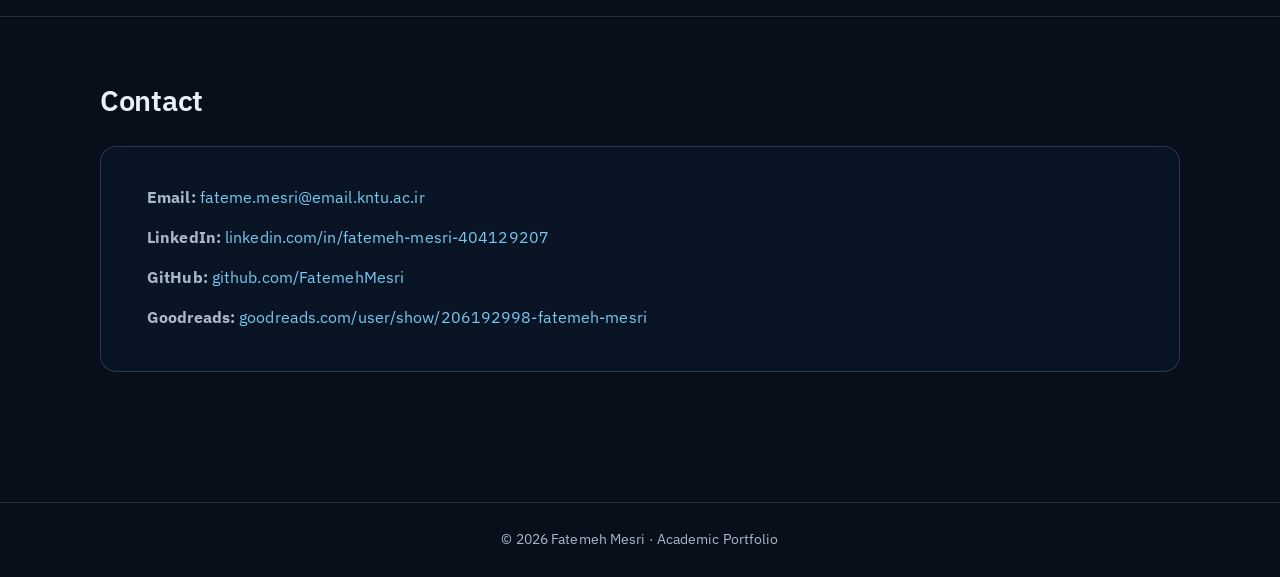
==== commit 0377fec3: "Update index.html" ====
--- a/index.html
+++ b/index.html
@@ -651,7 +651,6 @@
   View Project on GitHub
 </a>
     </div>
-  </div>
   <!-- ========================================== -->
 <!-- Project: Pyragas Time-Delayed Feedback -->
 <!-- ========================================== -->
@@ -853,6 +852,8 @@
 <!-- ========================================== -->
 <!-- End of Project -->
 <!-- ========================================== -->
+      </div>
+</section>
 <section class="section" id="future-projects">
     <div class="container">
         <h2 class="section-title">Future Projects</h2>
